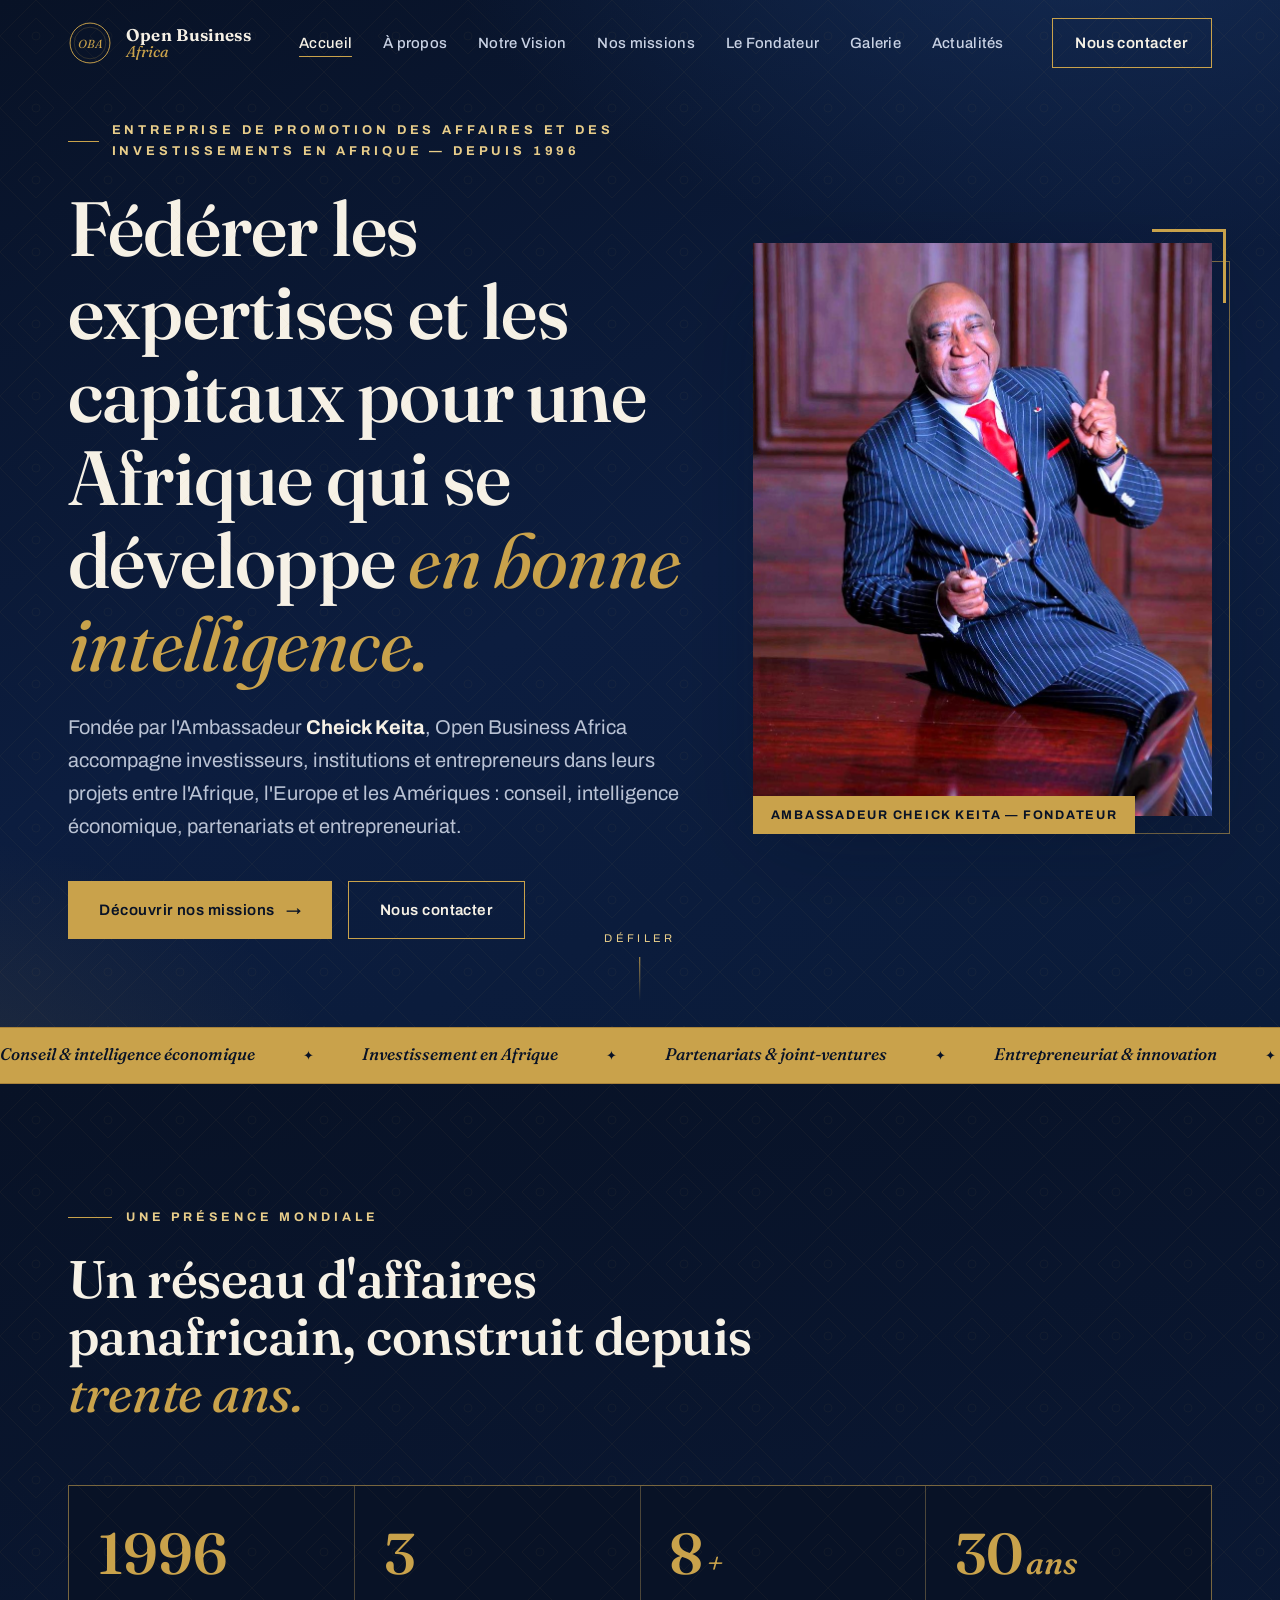
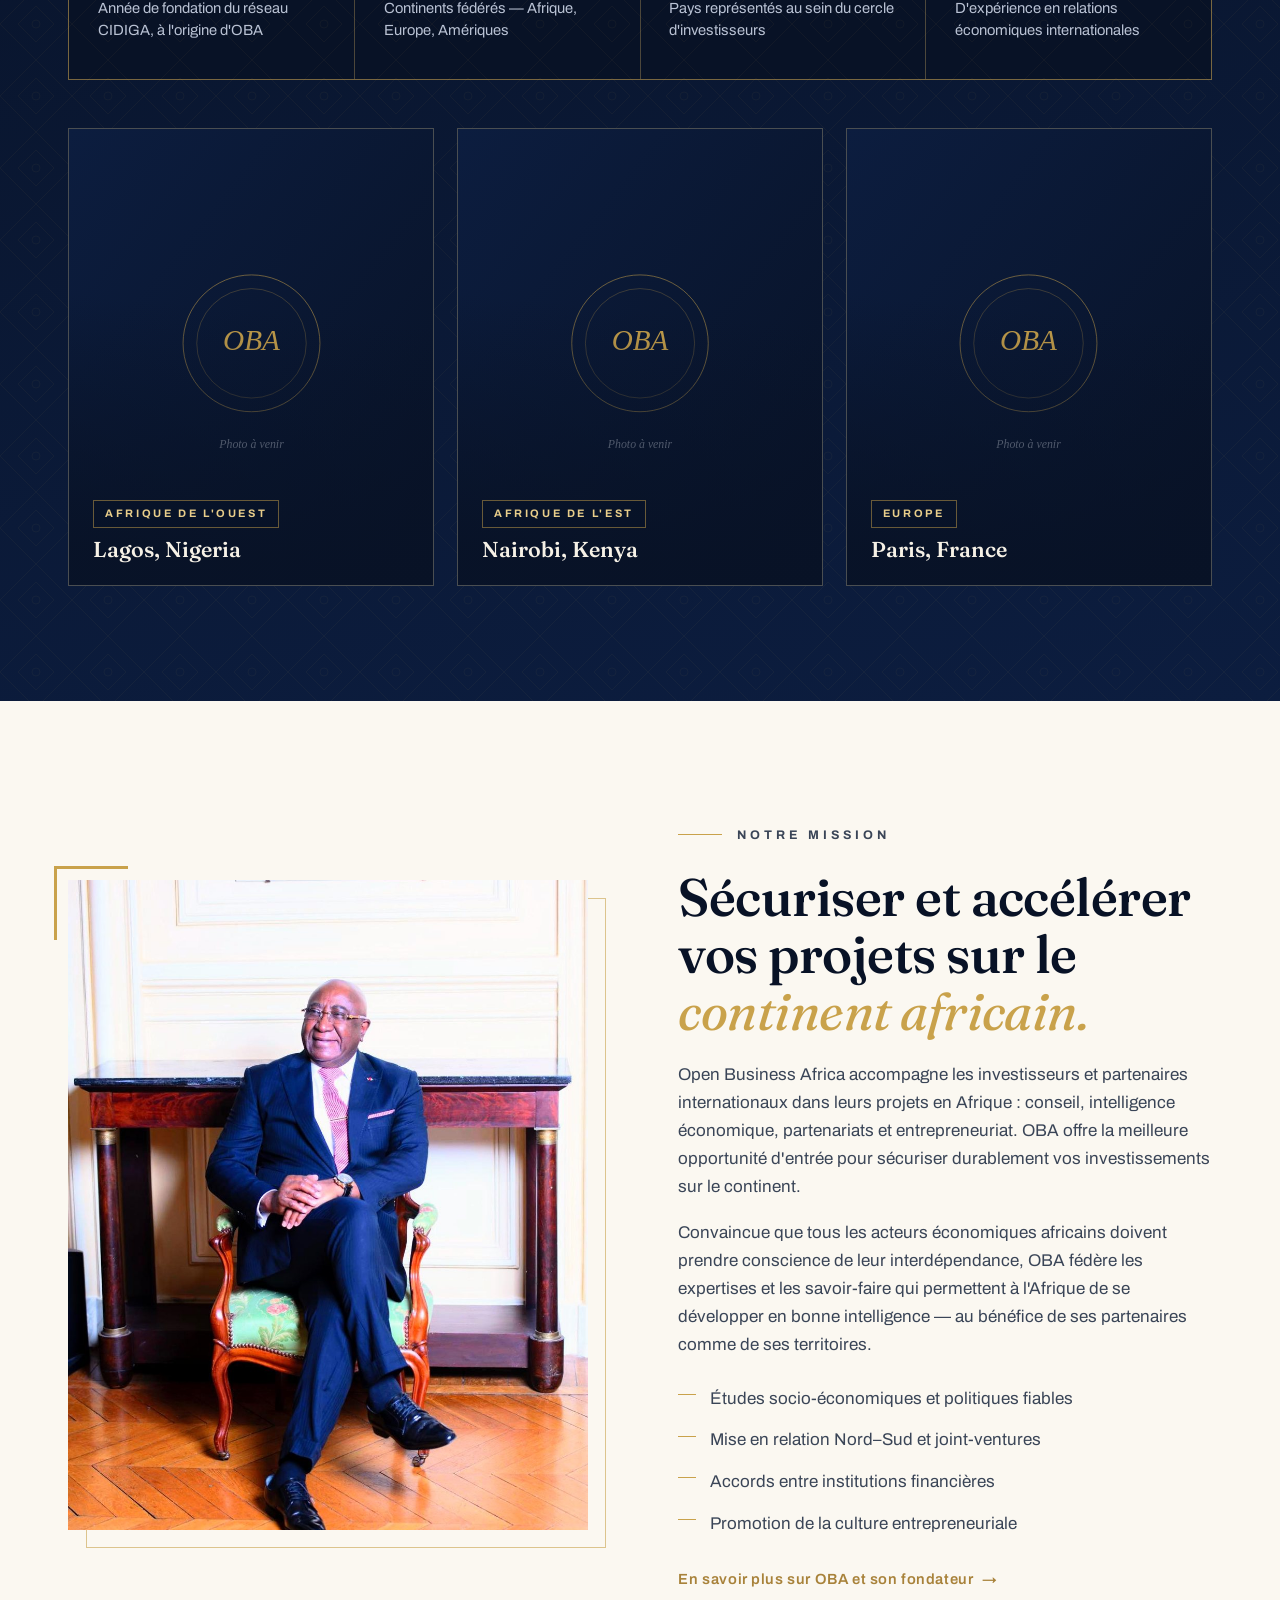
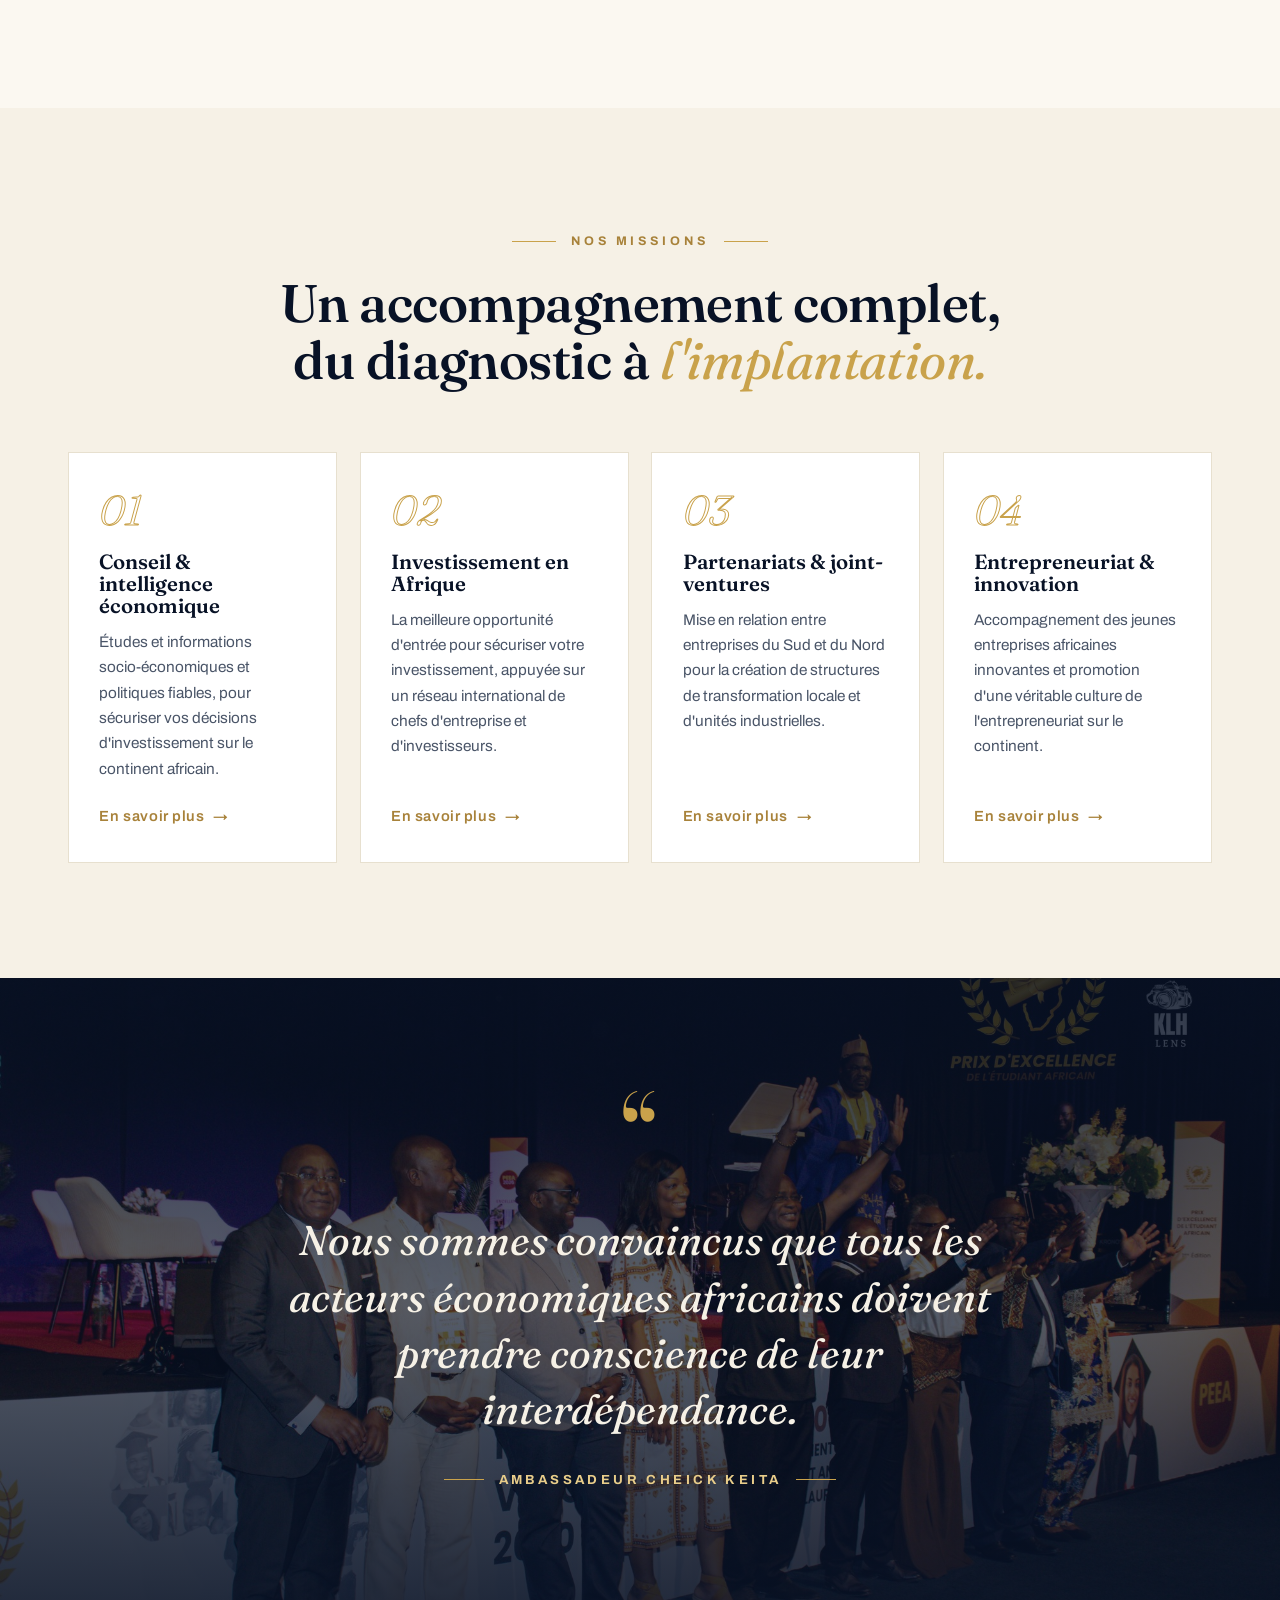
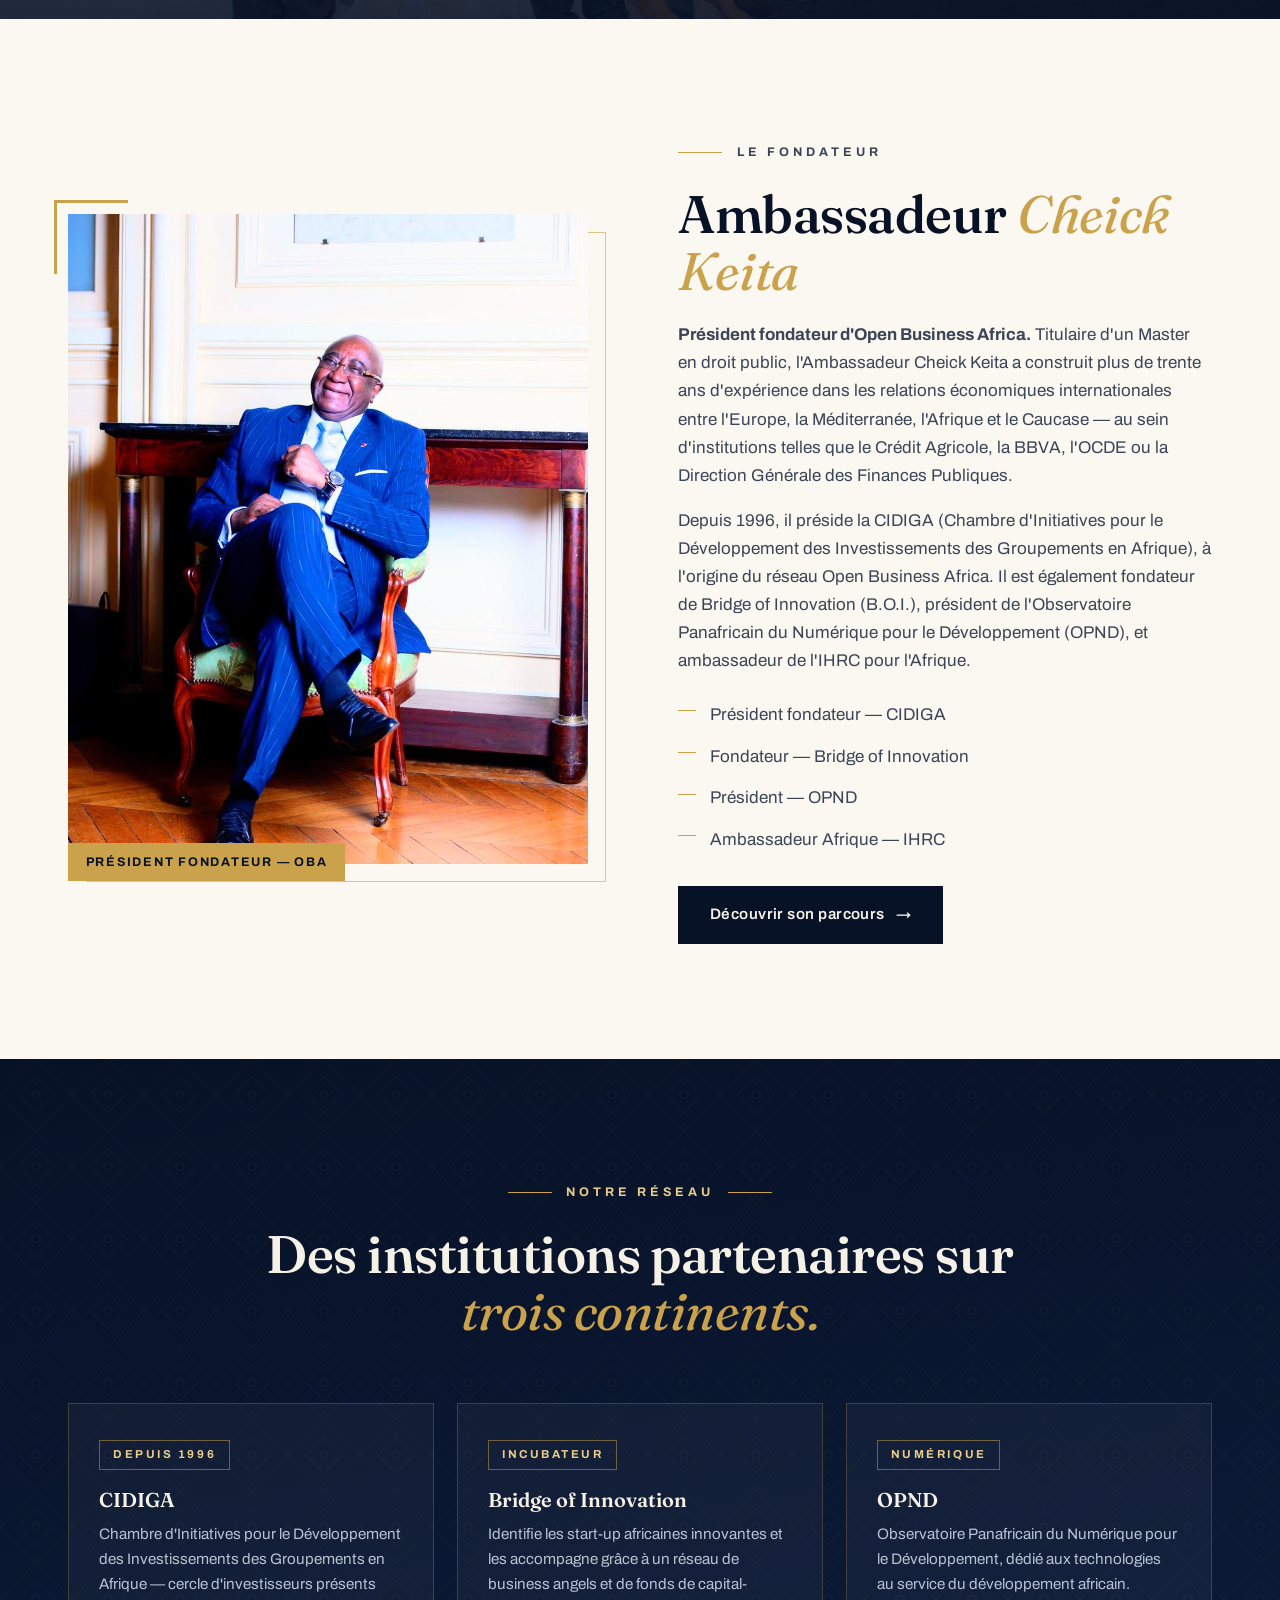
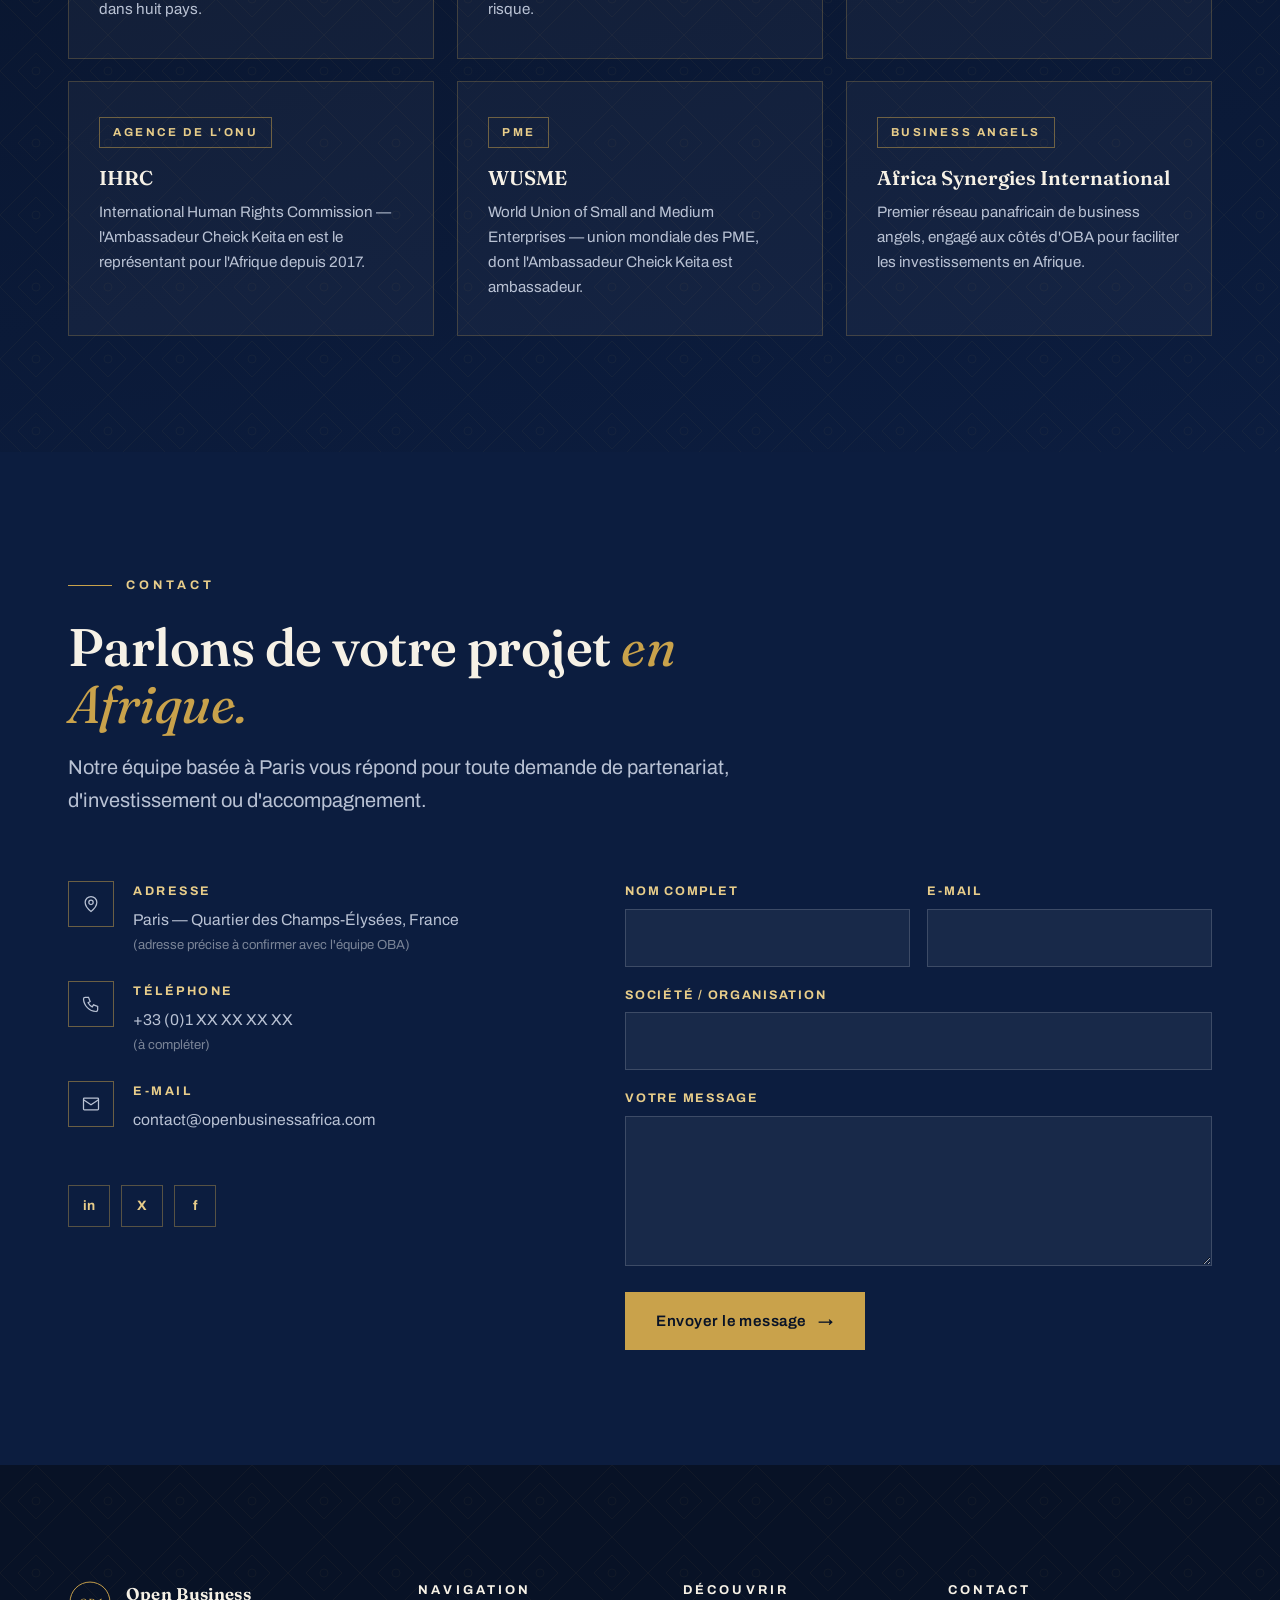
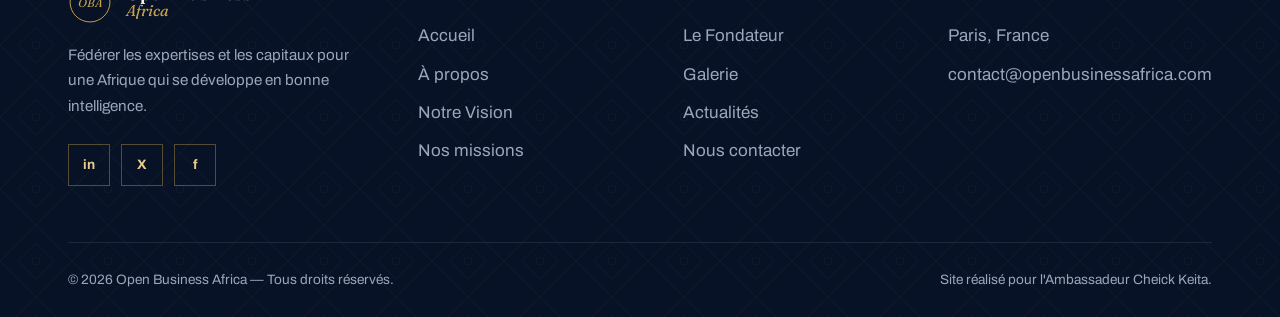
==== index.html @ c16c2af6 "Site Open Business Africa — refonte complète (design, photos, galerie)" ====
<!DOCTYPE html>
<html lang="fr">
<head>
<meta charset="UTF-8">
<meta name="viewport" content="width=device-width, initial-scale=1.0">
<title>Open Business Africa — Entreprise de promotion des affaires et des investissements en Afrique</title>
<meta name="description" content="Open Business Africa (OBA), fondée par l'Ambassadeur Cheick Keita, accompagne investisseurs, institutions et entrepreneurs dans leurs projets en Afrique : conseil, intelligence économique, partenariats et entrepreneuriat.">
<meta name="theme-color" content="#081226">
<meta property="og:title" content="Open Business Africa — Entreprise de promotion des affaires et des investissements en Afrique">
<meta property="og:description" content="Fédérer les expertises et les capitaux pour une Afrique qui se développe en bonne intelligence.">
<meta property="og:type" content="website">
<meta property="og:locale" content="fr_FR">
<link rel="preconnect" href="https://fonts.googleapis.com">
<link rel="preconnect" href="https://fonts.gstatic.com" crossorigin>
<link href="https://fonts.googleapis.com/css2?family=Fraunces:ital,opsz,wght@0,9..144,300..900;1,9..144,300..900&family=Archivo:wght@400;500;600;700&display=swap" rel="stylesheet">
<link rel="stylesheet" href="css/style.css">
</head>
<body id="top">

<!-- Préloader -->
<div class="preloader" id="preloader" aria-hidden="true">
  <svg viewBox="0 0 120 120" width="70" height="70">
    <circle cx="60" cy="60" r="52" fill="none" stroke="currentColor" stroke-width="1.5" opacity="0.3"/>
    <circle class="preloader__ring" cx="60" cy="60" r="52" fill="none" stroke="currentColor" stroke-width="1.5" stroke-dasharray="327" stroke-dashoffset="327"/>
    <text x="60" y="70" text-anchor="middle" font-family="Fraunces, serif" font-size="30" font-style="italic" fill="currentColor">OBA</text>
  </svg>
</div>

<!-- Header -->
<header class="site-header" id="siteHeader">
  <div class="container site-header__inner">
    <a href="index.html" class="brand" aria-label="Open Business Africa — Accueil">
      <span class="brand__mark" aria-hidden="true">
        <svg viewBox="0 0 64 64" width="44" height="44">
          <circle cx="32" cy="32" r="29" fill="none" stroke="currentColor" stroke-width="1.4"/>
          <circle cx="32" cy="32" r="23" fill="none" stroke="currentColor" stroke-width="0.6" opacity="0.5"/>
          <text x="32" y="39" text-anchor="middle" font-family="Fraunces, serif" font-size="17" font-style="italic" fill="currentColor">OBA</text>
        </svg>
      </span>
      <span class="brand__name"><strong>Open Business</strong><em>Africa</em></span>
    </a>
    <button class="nav-toggle" id="navToggle" aria-label="Menu" aria-expanded="false" aria-controls="mainNav">
      <span></span><span></span><span></span>
    </button>
    <nav class="main-nav" id="mainNav" aria-label="Navigation principale">
      <ul>
        <li><a href="index.html" aria-current="page">Accueil</a></li>
        <li><a href="about.html">À propos</a></li>
        <li><a href="vision.html">Notre Vision</a></li>
        <li><a href="services.html">Nos missions</a></li>
        <li><a href="fondateur.html">Le Fondateur</a></li>
        <li><a href="galerie.html">Galerie</a></li>
        <li><a href="actualites.html">Actualités</a></li>
      </ul>
    </nav>
    <a href="#contact" class="btn btn--ghost nav-cta">Nous contacter</a>
  </div>
</header>

<!-- Hero -->
<section class="hero pattern-dark">
  <div class="container hero__grid">
    <div class="reveal">
      <p class="hero__since">Entreprise de promotion des affaires et des investissements en Afrique — depuis 1996</p>
      <h1 class="h-hero on-dark">Fédérer les expertises et les capitaux pour une Afrique qui se développe <span class="gold-italic">en bonne intelligence.</span></h1>
      <p class="lead" style="margin-top:1.6rem">Fondée par l'Ambassadeur <strong style="color:var(--ivory)">Cheick Keita</strong>, Open Business Africa accompagne investisseurs, institutions et entrepreneurs dans leurs projets entre l'Afrique, l'Europe et les Amériques : conseil, intelligence économique, partenariats et entrepreneuriat.</p>
      <div class="hero__actions">
        <a href="services.html" class="btn">Découvrir nos missions <span class="arrow">→</span></a>
        <a href="#contact" class="btn btn--ghost">Nous contacter</a>
      </div>
    </div>
    <figure class="frame frame--right hero__portrait reveal" data-delay="1">
      <img src="images/fondateur-boardroom.jpg" alt="L'Ambassadeur Cheick Keita, président fondateur d'Open Business Africa">
      <figcaption>Ambassadeur Cheick Keita — Fondateur</figcaption>
    </figure>
  </div>
  <div class="hero__scroll" aria-hidden="true">Défiler</div>
</section>

<!-- Bandeau défilant -->
<div class="marquee" aria-hidden="true">
  <div class="marquee__track">
    <span>Conseil &amp; intelligence économique</span>
    <span>Investissement en Afrique</span>
    <span>Partenariats &amp; joint-ventures</span>
    <span>Entrepreneuriat &amp; innovation</span>
    <span>Afrique · Europe · Amériques</span>
    <span>Conseil &amp; intelligence économique</span>
    <span>Investissement en Afrique</span>
    <span>Partenariats &amp; joint-ventures</span>
    <span>Entrepreneuriat &amp; innovation</span>
    <span>Afrique · Europe · Amériques</span>
  </div>
</div>

<!-- Chiffres clés -->
<section class="section section--dark pattern-dark">
  <div class="container">
    <div class="section-head reveal">
      <p class="kicker">Une présence mondiale</p>
      <h2 class="h-section on-dark">Un réseau d'affaires panafricain, construit depuis <span class="gold-italic">trente ans.</span></h2>
    </div>
    <div class="stats reveal" data-delay="1">
      <div class="stat">
        <div class="stat__num"><span data-count="1996">0</span></div>
        <p class="stat__label">Année de fondation du réseau CIDIGA, à l'origine d'OBA</p>
      </div>
      <div class="stat">
        <div class="stat__num"><span data-count="3">0</span></div>
        <p class="stat__label">Continents fédérés — Afrique, Europe, Amériques</p>
      </div>
      <div class="stat">
        <div class="stat__num"><span data-count="8">0</span><span class="stat__suffix">+</span></div>
        <p class="stat__label">Pays représentés au sein du cercle d'investisseurs</p>
      </div>
      <div class="stat">
        <div class="stat__num"><span data-count="30">0</span><span class="stat__suffix">ans</span></div>
        <p class="stat__label">D'expérience en relations économiques internationales</p>
      </div>
    </div>
    <div class="city-grid">
      <figure class="city-card reveal">
        <img src="https://commons.wikimedia.org/wiki/Special:FilePath/Lagos_skyline.jpg?width=1000" alt="Skyline de Lagos, Nigeria" loading="lazy">
        <figcaption class="city-card__label"><span class="region">Afrique de l'Ouest</span><strong>Lagos, Nigeria</strong></figcaption>
      </figure>
      <figure class="city-card reveal" data-delay="1">
        <img src="https://commons.wikimedia.org/wiki/Special:FilePath/Nairobi_City_County_Skyline.jpg?width=1000" alt="Skyline de Nairobi, Kenya" loading="lazy">
        <figcaption class="city-card__label"><span class="region">Afrique de l'Est</span><strong>Nairobi, Kenya</strong></figcaption>
      </figure>
      <figure class="city-card reveal" data-delay="2">
        <img src="https://commons.wikimedia.org/wiki/Special:FilePath/Avenue_des_Champs-Elys%C3%A9es_from_top_of_Arc_de_triomphe_Paris.jpg?width=1000" alt="Avenue des Champs-Élysées, Paris" loading="lazy">
        <figcaption class="city-card__label"><span class="region">Europe</span><strong>Paris, France</strong></figcaption>
      </figure>
    </div>
  </div>
</section>

<!-- Mission -->
<section class="section">
  <div class="container split">
    <figure class="frame split__media reveal">
      <img src="images/fondateur-salon.jpg" alt="L'Ambassadeur Cheick Keita">
    </figure>
    <div class="split__body reveal" data-delay="1">
      <p class="kicker">Notre mission</p>
      <h2 class="h-section">Sécuriser et accélérer vos projets sur le <span class="gold-italic">continent africain.</span></h2>
      <p>Open Business Africa accompagne les investisseurs et partenaires internationaux dans leurs projets en Afrique : conseil, intelligence économique, partenariats et entrepreneuriat. OBA offre la meilleure opportunité d'entrée pour sécuriser durablement vos investissements sur le continent.</p>
      <p>Convaincue que tous les acteurs économiques africains doivent prendre conscience de leur interdépendance, OBA fédère les expertises et les savoir-faire qui permettent à l'Afrique de se développer en bonne intelligence — au bénéfice de ses partenaires comme de ses territoires.</p>
      <ul class="gold-list">
        <li>Études socio-économiques et politiques fiables</li>
        <li>Mise en relation Nord–Sud et joint-ventures</li>
        <li>Accords entre institutions financières</li>
        <li>Promotion de la culture entrepreneuriale</li>
      </ul>
      <a href="about.html" class="text-link" style="margin-top:1.8rem">En savoir plus sur OBA et son fondateur <span class="arrow">→</span></a>
    </div>
  </div>
</section>

<!-- Missions (4 piliers) -->
<section class="section section--ivory">
  <div class="container">
    <div class="section-head section-head--center reveal">
      <p class="kicker kicker--center">Nos missions</p>
      <h2 class="h-section">Un accompagnement complet, du diagnostic à <span class="gold-italic">l'implantation.</span></h2>
    </div>
    <div class="pillars">
      <article class="pillar reveal">
        <span class="pillar__num">01</span>
        <h3>Conseil &amp; intelligence économique</h3>
        <p>Études et informations socio-économiques et politiques fiables, pour sécuriser vos décisions d'investissement sur le continent africain.</p>
        <a href="services.html" class="text-link">En savoir plus <span class="arrow">→</span></a>
      </article>
      <article class="pillar reveal" data-delay="1">
        <span class="pillar__num">02</span>
        <h3>Investissement en Afrique</h3>
        <p>La meilleure opportunité d'entrée pour sécuriser votre investissement, appuyée sur un réseau international de chefs d'entreprise et d'investisseurs.</p>
        <a href="services.html" class="text-link">En savoir plus <span class="arrow">→</span></a>
      </article>
      <article class="pillar reveal" data-delay="2">
        <span class="pillar__num">03</span>
        <h3>Partenariats &amp; joint-ventures</h3>
        <p>Mise en relation entre entreprises du Sud et du Nord pour la création de structures de transformation locale et d'unités industrielles.</p>
        <a href="services.html" class="text-link">En savoir plus <span class="arrow">→</span></a>
      </article>
      <article class="pillar reveal" data-delay="3">
        <span class="pillar__num">04</span>
        <h3>Entrepreneuriat &amp; innovation</h3>
        <p>Accompagnement des jeunes entreprises africaines innovantes et promotion d'une véritable culture de l'entrepreneuriat sur le continent.</p>
        <a href="services.html" class="text-link">En savoir plus <span class="arrow">→</span></a>
      </article>
    </div>
  </div>
</section>

<!-- Citation -->
<section class="quote-band">
  <div class="quote-band__img" aria-hidden="true">
    <img src="images/peea-scene.jpg" alt="">
  </div>
  <blockquote class="reveal">Nous sommes convaincus que tous les acteurs économiques africains doivent prendre conscience de leur interdépendance.</blockquote>
  <cite class="reveal" data-delay="1">Ambassadeur Cheick Keita</cite>
</section>

<!-- Le fondateur -->
<section class="section">
  <div class="container split split--rev">
    <div class="split__body reveal">
      <p class="kicker">Le fondateur</p>
      <h2 class="h-section">Ambassadeur <span class="gold-italic">Cheick Keita</span></h2>
      <p><strong>Président fondateur d'Open Business Africa.</strong> Titulaire d'un Master en droit public, l'Ambassadeur Cheick Keita a construit plus de trente ans d'expérience dans les relations économiques internationales entre l'Europe, la Méditerranée, l'Afrique et le Caucase — au sein d'institutions telles que le Crédit Agricole, la BBVA, l'OCDE ou la Direction Générale des Finances Publiques.</p>
      <p>Depuis 1996, il préside la CIDIGA (Chambre d'Initiatives pour le Développement des Investissements des Groupements en Afrique), à l'origine du réseau Open Business Africa. Il est également fondateur de Bridge of Innovation (B.O.I.), président de l'Observatoire Panafricain du Numérique pour le Développement (OPND), et ambassadeur de l'IHRC pour l'Afrique.</p>
      <ul class="gold-list">
        <li>Président fondateur — CIDIGA</li>
        <li>Fondateur — Bridge of Innovation</li>
        <li>Président — OPND</li>
        <li>Ambassadeur Afrique — IHRC</li>
      </ul>
      <a href="fondateur.html" class="btn btn--dark" style="margin-top:2rem">Découvrir son parcours <span class="arrow">→</span></a>
    </div>
    <figure class="frame split__media reveal" data-delay="1">
      <img src="images/fondateur-portrait.jpg" alt="Portrait de l'Ambassadeur Cheick Keita">
      <figcaption>Président fondateur — OBA</figcaption>
    </figure>
  </div>
</section>

<!-- Réseau -->
<section class="section section--dark pattern-dark">
  <div class="container">
    <div class="section-head section-head--center reveal">
      <p class="kicker kicker--center">Notre réseau</p>
      <h2 class="h-section on-dark">Des institutions partenaires sur <span class="gold-italic">trois continents.</span></h2>
    </div>
    <div class="grid-3">
      <article class="card card--dark reveal">
        <span class="card__tag">Depuis 1996</span>
        <h3 class="on-dark">CIDIGA</h3>
        <p>Chambre d'Initiatives pour le Développement des Investissements des Groupements en Afrique — cercle d'investisseurs présents dans huit pays.</p>
      </article>
      <article class="card card--dark reveal" data-delay="1">
        <span class="card__tag">Incubateur</span>
        <h3 class="on-dark">Bridge of Innovation</h3>
        <p>Identifie les start-up africaines innovantes et les accompagne grâce à un réseau de business angels et de fonds de capital-risque.</p>
      </article>
      <article class="card card--dark reveal" data-delay="2">
        <span class="card__tag">Numérique</span>
        <h3 class="on-dark">OPND</h3>
        <p>Observatoire Panafricain du Numérique pour le Développement, dédié aux technologies au service du développement africain.</p>
      </article>
      <article class="card card--dark reveal">
        <span class="card__tag">Agence de l'ONU</span>
        <h3 class="on-dark">IHRC</h3>
        <p>International Human Rights Commission — l'Ambassadeur Cheick Keita en est le représentant pour l'Afrique depuis 2017.</p>
      </article>
      <article class="card card--dark reveal" data-delay="1">
        <span class="card__tag">PME</span>
        <h3 class="on-dark">WUSME</h3>
        <p>World Union of Small and Medium Enterprises — union mondiale des PME, dont l'Ambassadeur Cheick Keita est ambassadeur.</p>
      </article>
      <article class="card card--dark reveal" data-delay="2">
        <span class="card__tag">Business Angels</span>
        <h3 class="on-dark">Africa Synergies International</h3>
        <p>Premier réseau panafricain de business angels, engagé aux côtés d'OBA pour faciliter les investissements en Afrique.</p>
      </article>
    </div>
  </div>
</section>

<!-- Contact -->
<section class="section section--dark" id="contact" style="background:var(--navy)">
  <div class="container">
    <div class="section-head reveal">
      <p class="kicker">Contact</p>
      <h2 class="h-section on-dark">Parlons de votre projet <span class="gold-italic">en Afrique.</span></h2>
      <p class="lead" style="color:#B9C2D4">Notre équipe basée à Paris vous répond pour toute demande de partenariat, d'investissement ou d'accompagnement.</p>
    </div>
    <div class="contact-grid">
      <div class="contact-info reveal">
        <div class="contact-line">
          <span class="contact-line__icon" aria-hidden="true">
            <svg width="20" height="20" viewBox="0 0 24 24" fill="none" stroke="currentColor" stroke-width="1.5"><path d="M12 21s-7-5.4-7-11a7 7 0 1 1 14 0c0 5.6-7 11-7 11z"/><circle cx="12" cy="10" r="2.6"/></svg>
          </span>
          <div>
            <strong>Adresse</strong>
            <span>Paris — Quartier des Champs-Élysées, France</span>
            <small>(adresse précise à confirmer avec l'équipe OBA)</small>
          </div>
        </div>
        <div class="contact-line">
          <span class="contact-line__icon" aria-hidden="true">
            <svg width="20" height="20" viewBox="0 0 24 24" fill="none" stroke="currentColor" stroke-width="1.5"><path d="M5 4h4l2 5-2.5 1.5a13 13 0 0 0 5 5L15 13l5 2v4a2 2 0 0 1-2 2A16 16 0 0 1 3 6a2 2 0 0 1 2-2z"/></svg>
          </span>
          <div>
            <strong>Téléphone</strong>
            <span>+33 (0)1 XX XX XX XX</span>
            <small>(à compléter)</small>
          </div>
        </div>
        <div class="contact-line">
          <span class="contact-line__icon" aria-hidden="true">
            <svg width="20" height="20" viewBox="0 0 24 24" fill="none" stroke="currentColor" stroke-width="1.5"><rect x="3" y="5" width="18" height="14" rx="1"/><path d="M3 7l9 6 9-6"/></svg>
          </span>
          <div>
            <strong>E-mail</strong>
            <span><a href="mailto:contact@openbusinessafrica.com">contact@openbusinessafrica.com</a></span>
          </div>
        </div>
        <div class="socials">
          <a href="#" aria-label="LinkedIn">in</a>
          <a href="#" aria-label="X (Twitter)">X</a>
          <a href="#" aria-label="Facebook">f</a>
        </div>
      </div>
      <form class="contact-form reveal" data-delay="1" id="contactForm">
        <div class="field">
          <label for="cf-nom">Nom complet</label>
          <input id="cf-nom" name="nom" type="text" required autocomplete="name">
        </div>
        <div class="field">
          <label for="cf-email">E-mail</label>
          <input id="cf-email" name="email" type="email" required autocomplete="email">
        </div>
        <div class="field full">
          <label for="cf-org">Société / Organisation</label>
          <input id="cf-org" name="organisation" type="text" autocomplete="organization">
        </div>
        <div class="field full">
          <label for="cf-msg">Votre message</label>
          <textarea id="cf-msg" name="message" required></textarea>
        </div>
        <p class="form-status" id="formStatus" role="status"></p>
        <div class="full">
          <button type="submit" class="btn">Envoyer le message <span class="arrow">→</span></button>
        </div>
      </form>
    </div>
  </div>
</section>

<!-- Footer -->
<footer class="site-footer pattern-dark">
  <div class="container">
    <div class="footer-grid">
      <div class="footer-brand">
        <a href="index.html" class="brand">
          <span class="brand__mark" aria-hidden="true">
            <svg viewBox="0 0 64 64" width="44" height="44">
              <circle cx="32" cy="32" r="29" fill="none" stroke="currentColor" stroke-width="1.4"/>
              <text x="32" y="39" text-anchor="middle" font-family="Fraunces, serif" font-size="17" font-style="italic" fill="currentColor">OBA</text>
            </svg>
          </span>
          <span class="brand__name"><strong>Open Business</strong><em>Africa</em></span>
        </a>
        <p>Fédérer les expertises et les capitaux pour une Afrique qui se développe en bonne intelligence.</p>
        <div class="socials">
          <a href="#" aria-label="LinkedIn">in</a>
          <a href="#" aria-label="X (Twitter)">X</a>
          <a href="#" aria-label="Facebook">f</a>
        </div>
      </div>
      <div>
        <h4>Navigation</h4>
        <ul>
          <li><a href="index.html">Accueil</a></li>
          <li><a href="about.html">À propos</a></li>
          <li><a href="vision.html">Notre Vision</a></li>
          <li><a href="services.html">Nos missions</a></li>
        </ul>
      </div>
      <div>
        <h4>Découvrir</h4>
        <ul>
          <li><a href="fondateur.html">Le Fondateur</a></li>
          <li><a href="galerie.html">Galerie</a></li>
          <li><a href="actualites.html">Actualités</a></li>
          <li><a href="index.html#contact">Nous contacter</a></li>
        </ul>
      </div>
      <div>
        <h4>Contact</h4>
        <ul>
          <li>Paris, France</li>
          <li><a href="mailto:contact@openbusinessafrica.com">contact@openbusinessafrica.com</a></li>
        </ul>
      </div>
    </div>
    <div class="footer-bottom">
      <p>© <span data-year>2026</span> Open Business Africa — Tous droits réservés.</p>
      <p>Site réalisé pour l'Ambassadeur Cheick Keita.</p>
    </div>
  </div>
</footer>

<a href="#top" class="to-top" id="toTop" aria-label="Revenir en haut">↑</a>

<script src="js/script.js"></script>
</body>
</html>
---- css/style.css ----
/* ==========================================================================
   OPEN BUSINESS AFRICA — Design System « Prestige Panafricain »
   Bleu nuit · Or · Ivoire — Fraunces / Archivo
   ========================================================================== */

:root{
  /* Palette */
  --midnight:#081226;
  --navy:#0C1D3F;
  --navy-2:#122A55;
  --navy-3:#1A3768;
  --gold:#C9A24B;
  --gold-light:#E8CD8A;
  --gold-deep:#A8823A;
  --ivory:#F6F1E6;
  --paper:#FBF8F1;
  --white:#FFFFFF;
  --stone:#8E97A8;
  --ink:#101828;

  /* Typo */
  --font-display:"Fraunces",Georgia,serif;
  --font-body:"Archivo","Helvetica Neue",Arial,sans-serif;

  /* Rythme */
  --container:1240px;
  --gutter:clamp(1.25rem,4vw,3rem);
  --section:clamp(4.5rem,9vw,8.5rem);

  --ease:cubic-bezier(.22,.8,.24,1);
  --shadow-lg:0 30px 80px -20px rgba(8,18,38,.45);
  --shadow-md:0 18px 50px -18px rgba(8,18,38,.28);
}

/* ------------------------------------------------ Reset */
*,*::before,*::after{box-sizing:border-box;margin:0;padding:0}
html{scroll-behavior:smooth}
body{
  font-family:var(--font-body);
  color:var(--ink);
  background:var(--paper);
  line-height:1.65;
  font-size:1.0625rem;
  -webkit-font-smoothing:antialiased;
  overflow-x:hidden;
}
img{max-width:100%;display:block}
a{color:inherit;text-decoration:none}
ul{list-style:none}
button{font:inherit;cursor:pointer;border:0;background:none}

::selection{background:var(--gold);color:var(--midnight)}

.container{max-width:var(--container);margin-inline:auto;padding-inline:var(--gutter)}

/* ------------------------------------------------ Typographie */
h1,h2,h3,.display{font-family:var(--font-display);font-weight:600;line-height:1.08;color:var(--midnight)}
.h-hero{font-size:clamp(2.6rem,6vw,4.9rem);font-weight:560;letter-spacing:-.01em}
.h-section{font-size:clamp(2rem,4.2vw,3.3rem);font-weight:560;letter-spacing:-.01em}
.h-card{font-family:var(--font-display);font-size:1.45rem;font-weight:600;line-height:1.2}
.gold-italic{font-style:italic;font-weight:430;color:var(--gold)}
.on-dark{color:var(--ivory)}
.lead{font-size:clamp(1.05rem,1.6vw,1.25rem);color:#3A4557;max-width:62ch}
.on-dark-p{color:#B9C2D4}

/* Étiquette de section : trait + petites capitales */
.kicker{
  display:inline-flex;align-items:center;gap:.9rem;
  font-size:.78rem;font-weight:700;letter-spacing:.32em;text-transform:uppercase;
  color:var(--gold-deep);margin-bottom:1.4rem;
}
.kicker::before{content:"";width:44px;height:1px;background:var(--gold)}
.kicker--center{justify-content:center}
.kicker--center::after{content:"";width:44px;height:1px;background:var(--gold)}
.section--dark .kicker,.page-hero .kicker,.hero .kicker{color:var(--gold-light)}

/* ------------------------------------------------ Préloader */
.preloader{
  position:fixed;inset:0;z-index:200;display:grid;place-items:center;
  background:var(--midnight);color:var(--gold);
  transition:opacity .7s var(--ease),visibility .7s;
}
.preloader.is-done{opacity:0;visibility:hidden}
.preloader__ring{animation:ringDraw 1.4s var(--ease) forwards}
@keyframes ringDraw{to{stroke-dashoffset:0}}

/* ------------------------------------------------ Header */
.site-header{
  position:fixed;top:0;left:0;right:0;z-index:100;
  transition:background .45s var(--ease),box-shadow .45s,padding .45s;
  padding-block:1.15rem;
}
.site-header.is-scrolled{
  background:rgba(8,18,38,.86);
  backdrop-filter:blur(14px);-webkit-backdrop-filter:blur(14px);
  box-shadow:0 1px 0 rgba(201,162,75,.25);
  padding-block:.55rem;
}
.site-header__inner{display:flex;align-items:center;justify-content:space-between;gap:2rem}

.brand{display:flex;align-items:center;gap:.85rem;color:var(--ivory)}
.brand__mark{color:var(--gold);display:grid;place-items:center}
.brand__name{display:flex;flex-direction:column;line-height:1.05;font-family:var(--font-display)}
.brand__name strong{font-size:1.06rem;font-weight:640;letter-spacing:.02em}
.brand__name em{font-style:italic;font-weight:420;color:var(--gold);font-size:.98rem}

.main-nav ul{display:flex;gap:clamp(1rem,2.4vw,2.1rem);align-items:center}
.main-nav a{
  position:relative;color:#C9D2E4;font-size:.93rem;font-weight:500;letter-spacing:.02em;
  padding-block:.4rem;transition:color .3s;
}
.main-nav a::after{
  content:"";position:absolute;left:0;bottom:0;height:1px;width:100%;
  background:var(--gold);transform:scaleX(0);transform-origin:right;
  transition:transform .4s var(--ease);
}
.main-nav a:hover,.main-nav a[aria-current="page"]{color:var(--ivory)}
.main-nav a:hover::after,.main-nav a[aria-current="page"]::after{transform:scaleX(1);transform-origin:left}

.btn{
  display:inline-flex;align-items:center;gap:.7rem;
  font-weight:600;font-size:.95rem;letter-spacing:.03em;
  padding:.95rem 1.9rem;border:1px solid var(--gold);
  color:var(--midnight);background:var(--gold);
  transition:background .35s var(--ease),color .35s,border-color .35s,transform .35s;
}
.btn:hover{background:var(--gold-light);border-color:var(--gold-light);transform:translateY(-2px)}
.btn--ghost{background:transparent;color:var(--ivory)}
.btn--ghost:hover{background:var(--gold);color:var(--midnight)}
.btn--dark{background:var(--midnight);border-color:var(--midnight);color:var(--ivory)}
.btn--dark:hover{background:var(--navy-2);border-color:var(--navy-2)}
.btn .arrow{transition:transform .35s var(--ease)}
.btn:hover .arrow{transform:translateX(5px)}
.nav-cta{white-space:nowrap;padding:.7rem 1.4rem}

/* Burger */
.nav-toggle{display:none;flex-direction:column;gap:6px;z-index:110}
.nav-toggle span{display:block;width:28px;height:2px;background:var(--ivory);transition:.4s var(--ease)}
.nav-toggle.is-open span:nth-child(1){transform:translateY(8px) rotate(45deg)}
.nav-toggle.is-open span:nth-child(2){opacity:0}
.nav-toggle.is-open span:nth-child(3){transform:translateY(-8px) rotate(-45deg)}

/* ------------------------------------------------ Motif africain (fond subtil) */
.pattern-dark::before{
  content:"";position:absolute;inset:0;pointer-events:none;opacity:.05;
  background-image:url("data:image/svg+xml,%3Csvg xmlns='http://www.w3.org/2000/svg' width='72' height='72' viewBox='0 0 72 72'%3E%3Cg fill='none' stroke='%23C9A24B' stroke-width='1'%3E%3Cpath d='M0 36 L36 0 L72 36 L36 72 Z'/%3E%3Cpath d='M18 36 L36 18 L54 36 L36 54 Z'/%3E%3Ccircle cx='36' cy='36' r='4'/%3E%3C/g%3E%3C/svg%3E");
}

/* ------------------------------------------------ Hero accueil */
.hero{
  position:relative;
  min-height:100svh;display:flex;flex-direction:column;justify-content:center;
  background:
    radial-gradient(1100px 600px at 85% -10%,rgba(26,55,104,.65),transparent 60%),
    radial-gradient(800px 500px at -10% 110%,rgba(201,162,75,.14),transparent 60%),
    linear-gradient(160deg,var(--midnight) 0%,var(--navy) 55%,#0A1B39 100%);
  color:var(--ivory);overflow:hidden;
  padding-top:7.5rem;padding-bottom:5.5rem;
}
.hero__grid{
  display:grid;grid-template-columns:minmax(0,1.15fr) minmax(0,.85fr);
  gap:clamp(2rem,5vw,5rem);align-items:center;
}
.hero .lead{color:#B9C2D4}
.hero__actions{display:flex;flex-wrap:wrap;gap:1rem;margin-top:2.4rem}
.hero__since{
  display:inline-flex;align-items:center;gap:.8rem;margin-bottom:1.6rem;
  font-size:.8rem;font-weight:700;letter-spacing:.3em;text-transform:uppercase;color:var(--gold-light);
}
.hero__since::before{content:"";width:52px;height:1px;background:var(--gold)}

/* Cadre photo prestige : double bordure décalée + coin doré */
.frame{position:relative;display:block}
.frame img{width:100%;height:100%;object-fit:cover;position:relative;z-index:2;filter:saturate(1.02)}
.frame::before{
  content:"";position:absolute;inset:0;z-index:1;
  transform:translate(18px,18px);border:1px solid rgba(201,162,75,.6);
}
.frame::after{
  content:"";position:absolute;top:-14px;left:-14px;width:74px;height:74px;z-index:3;
  border-top:3px solid var(--gold);border-left:3px solid var(--gold);
}
.frame--right::after{left:auto;right:-14px;border-left:0;border-right:3px solid var(--gold)}
.hero__portrait{max-width:460px;margin-left:auto;aspect-ratio:4/5}
.hero__portrait img{box-shadow:var(--shadow-lg)}
.frame figcaption{
  position:absolute;z-index:4;left:0;bottom:-1.1rem;
  background:var(--gold);color:var(--midnight);
  font-size:.78rem;font-weight:700;letter-spacing:.14em;text-transform:uppercase;
  padding:.55rem 1.1rem;
}

/* Indicateur scroll */
.hero__scroll{
  position:absolute;bottom:1.6rem;left:50%;transform:translateX(-50%);
  display:flex;flex-direction:column;align-items:center;gap:.6rem;
  color:var(--gold-light);font-size:.7rem;letter-spacing:.3em;text-transform:uppercase;
}
.hero__scroll::after{
  content:"";width:1px;height:44px;background:linear-gradient(var(--gold),transparent);
  animation:scrollPulse 2.2s infinite var(--ease);
}
@keyframes scrollPulse{0%{transform:scaleY(0);transform-origin:top}45%{transform:scaleY(1);transform-origin:top}55%{transform:scaleY(1);transform-origin:bottom}100%{transform:scaleY(0);transform-origin:bottom}}

/* ------------------------------------------------ Bandeau défilant */
.marquee{
  background:var(--gold);color:var(--midnight);overflow:hidden;
  padding-block:.85rem;border-block:1px solid var(--gold-deep);
}
.marquee__track{display:flex;gap:3rem;width:max-content;animation:marquee 30s linear infinite}
.marquee span{
  font-family:var(--font-display);font-style:italic;font-size:1.05rem;font-weight:500;
  display:flex;align-items:center;gap:3rem;white-space:nowrap;
}
.marquee span::after{content:"✦";font-style:normal;font-size:.8rem}
@keyframes marquee{to{transform:translateX(-50%)}}

/* ------------------------------------------------ Sections */
.section{padding-block:var(--section);position:relative}
.section--dark{background:linear-gradient(170deg,var(--midnight),var(--navy));color:var(--ivory)}
.section--dark h2,.section--dark h3{color:var(--ivory)}
.section--ivory{background:var(--ivory)}
.section-head{max-width:760px;margin-bottom:clamp(2.5rem,5vw,4.5rem)}
.section-head--center{margin-inline:auto;text-align:center}
.section-head .lead{margin-top:1.2rem}
.section-head--center .lead{margin-inline:auto}

/* ------------------------------------------------ Statistiques */
.stats{display:grid;grid-template-columns:repeat(4,1fr);gap:1px;background:rgba(201,162,75,.35);border:1px solid rgba(201,162,75,.35)}
.stat{background:var(--midnight);padding:2.4rem 1.8rem;text-align:left}
.stat__num{
  font-family:var(--font-display);font-size:clamp(2.6rem,4.5vw,3.8rem);font-weight:560;
  color:var(--gold);line-height:1;display:flex;align-items:baseline;gap:.15rem;
}
.stat__suffix{font-size:.55em;font-style:italic}
.stat__label{margin-top:.9rem;color:#B9C2D4;font-size:.92rem;line-height:1.5}

/* ------------------------------------------------ Cartes mission */
.pillars{display:grid;grid-template-columns:repeat(4,1fr);gap:1.4rem}
.pillar{
  position:relative;background:var(--white);border:1px solid #E7E0CF;
  padding:2.3rem 1.9rem 2.1rem;overflow:hidden;display:flex;flex-direction:column;
  transition:transform .45s var(--ease),box-shadow .45s,border-color .45s;
}
.pillar::before{
  content:"";position:absolute;top:0;left:0;right:0;height:3px;
  background:linear-gradient(90deg,var(--gold),var(--gold-light));
  transform:scaleX(0);transform-origin:left;transition:transform .5s var(--ease);
}
.pillar:hover{transform:translateY(-8px);box-shadow:var(--shadow-md);border-color:transparent}
.pillar:hover::before{transform:scaleX(1)}
.pillar__num{
  font-family:var(--font-display);font-style:italic;font-weight:300;font-size:2.6rem;
  color:transparent;-webkit-text-stroke:1px var(--gold);line-height:1;margin-bottom:1.2rem;display:block;
}
.pillar h3{font-size:1.28rem;margin-bottom:.8rem}
.pillar p{color:#4A5568;font-size:.96rem;flex:1}
.pillar .text-link{margin-top:1.4rem}

.text-link{
  display:inline-flex;align-items:center;gap:.55rem;
  font-weight:600;font-size:.92rem;letter-spacing:.04em;color:var(--gold-deep);
}
.text-link .arrow{transition:transform .35s var(--ease)}
.text-link:hover .arrow{transform:translateX(5px)}
.section--dark .text-link{color:var(--gold-light)}

/* ------------------------------------------------ Split (texte + photo) */
.split{display:grid;grid-template-columns:1fr 1fr;gap:clamp(2.5rem,6vw,6rem);align-items:center}
.split--rev>.split__media{order:-1}
.split__media{aspect-ratio:4/5;max-width:520px;width:100%}
.split__media--wide{aspect-ratio:5/4}
.split__body .h-section{margin-bottom:1.4rem}
.split__body p+p{margin-top:1.1rem}
.split__body p{color:#3A4557}
.section--dark .split__body p{color:#B9C2D4}

/* Liste à puces dorées */
.gold-list{margin-top:1.6rem;display:grid;gap:.85rem}
.gold-list li{position:relative;padding-left:2rem;color:#3A4557}
.section--dark .gold-list li{color:#B9C2D4}
.gold-list li::before{
  content:"";position:absolute;left:0;top:.55em;width:18px;height:1px;background:var(--gold);
}

/* ------------------------------------------------ Bannière citation */
.quote-band{
  position:relative;isolation:isolate;color:var(--ivory);
  padding-block:clamp(5rem,10vw,8rem);text-align:center;overflow:hidden;
  background:var(--midnight);
}
.quote-band__img{position:absolute;inset:0;z-index:-2}
.quote-band__img img{width:100%;height:100%;object-fit:cover;object-position:center 30%}
.quote-band::after{
  content:"";position:absolute;inset:0;z-index:-1;
  background:linear-gradient(180deg,rgba(8,18,38,.84),rgba(8,18,38,.68) 50%,rgba(8,18,38,.9));
}
.quote-band blockquote{
  font-family:var(--font-display);font-style:italic;font-weight:430;
  font-size:clamp(1.5rem,3.4vw,2.6rem);line-height:1.35;max-width:20em;margin-inline:auto;
  padding-inline:var(--gutter);
}
.quote-band blockquote::before{
  content:"“";display:block;font-size:3em;line-height:.6;color:var(--gold);font-style:normal;margin-bottom:.25em;
}
.quote-band cite{
  display:inline-flex;align-items:center;gap:.9rem;margin-top:2rem;
  font-style:normal;font-size:.82rem;font-weight:700;letter-spacing:.26em;text-transform:uppercase;color:var(--gold-light);
}
.quote-band cite::before,.quote-band cite::after{content:"";width:40px;height:1px;background:var(--gold)}

/* ------------------------------------------------ Timeline */
.timeline{position:relative;max-width:820px;margin-inline:auto}
.timeline::before{
  content:"";position:absolute;left:9px;top:6px;bottom:6px;width:1px;
  background:linear-gradient(rgba(201,162,75,.9),rgba(201,162,75,.15));
}
.timeline__item{position:relative;padding-left:3.4rem;padding-bottom:3rem}
.timeline__item:last-child{padding-bottom:0}
.timeline__item::before{
  content:"";position:absolute;left:0;top:8px;width:19px;height:19px;border-radius:50%;
  border:1px solid var(--gold);background:var(--paper);
}
.timeline__item::after{
  content:"";position:absolute;left:6px;top:14px;width:7px;height:7px;border-radius:50%;background:var(--gold);
}
.section--dark .timeline__item::before{background:var(--midnight)}
.timeline__year{
  font-family:var(--font-display);font-style:italic;font-size:1.5rem;color:var(--gold-deep);
  display:block;margin-bottom:.35rem;
}
.section--dark .timeline__year{color:var(--gold-light)}
.timeline__item h3{font-size:1.22rem;margin-bottom:.5rem}
.timeline__item p{color:#4A5568;font-size:.98rem;max-width:60ch}
.section--dark .timeline__item p{color:#B9C2D4}

/* ------------------------------------------------ Cartes réseau / valeurs */
.grid-3{display:grid;grid-template-columns:repeat(3,1fr);gap:1.4rem}
.grid-2{display:grid;grid-template-columns:repeat(2,1fr);gap:1.4rem}
.card{
  background:var(--white);border:1px solid #E7E0CF;padding:2.2rem 1.9rem;
  transition:transform .45s var(--ease),box-shadow .45s;
}
.card:hover{transform:translateY(-6px);box-shadow:var(--shadow-md)}
.card--dark{background:rgba(255,255,255,.035);border:1px solid rgba(201,162,75,.25);color:var(--ivory)}
.card--dark:hover{border-color:rgba(201,162,75,.6)}
.card__tag{
  display:inline-block;font-size:.72rem;font-weight:700;letter-spacing:.22em;text-transform:uppercase;
  color:var(--gold-deep);border:1px solid rgba(201,162,75,.5);padding:.3rem .8rem;margin-bottom:1.2rem;
}
.card--dark .card__tag{color:var(--gold-light)}
.card h3{font-size:1.25rem;margin-bottom:.7rem}
.card p{font-size:.95rem;color:#4A5568}
.card--dark p{color:#B9C2D4}

/* ------------------------------------------------ Cartes villes (Présence) */
.city-grid{display:grid;grid-template-columns:repeat(3,1fr);gap:1.4rem;margin-top:3rem}
.city-card{
  position:relative;overflow:hidden;aspect-ratio:4/5;background:var(--navy-2);
  border:1px solid rgba(201,162,75,.3);
}
.city-card img{
  position:absolute;inset:0;width:100%;height:100%;object-fit:cover;
  transition:transform .8s var(--ease);
}
.city-card:hover img{transform:scale(1.06)}
.city-card::after{
  content:"";position:absolute;inset:0;
  background:linear-gradient(185deg,rgba(8,18,38,0) 40%,rgba(8,18,38,.88) 92%);
}
.city-card__label{
  position:absolute;left:1.5rem;right:1.5rem;bottom:1.4rem;z-index:2;color:var(--ivory);
}
.city-card__label .region{
  display:inline-block;font-size:.68rem;font-weight:700;letter-spacing:.24em;text-transform:uppercase;
  color:var(--gold-light);border:1px solid rgba(201,162,75,.5);padding:.25rem .7rem;margin-bottom:.6rem;
  background:rgba(8,18,38,.45);
}
.city-card__label strong{
  display:block;font-family:var(--font-display);font-weight:560;font-size:1.35rem;line-height:1.15;
}

/* Cartes avec visuel en tête */
.card--photo{padding:0;overflow:hidden;display:flex;flex-direction:column}
.card--photo .card__media{aspect-ratio:16/10;overflow:hidden;background:var(--navy)}
.card--photo .card__media img{width:100%;height:100%;object-fit:cover;transition:transform .7s var(--ease)}
.card--photo:hover .card__media img{transform:scale(1.06)}
.card--photo .card__body{padding:1.9rem 1.7rem;display:flex;flex-direction:column;flex:1}

/* Mosaïque photo (2 ou 3 visuels) */
.photo-mosaic{display:grid;grid-template-columns:1.3fr 1fr;gap:1.4rem;align-items:stretch}
.photo-mosaic .frame{min-height:280px}
.photo-mosaic .frame img{height:100%}
.photo-mosaic__col{display:grid;gap:1.4rem}

/* ------------------------------------------------ Bande CTA */
.cta-band{
  position:relative;
  background:
    radial-gradient(900px 400px at 15% 120%,rgba(201,162,75,.18),transparent 60%),
    linear-gradient(150deg,var(--midnight),var(--navy-2));
  color:var(--ivory);text-align:center;
  padding-block:clamp(4.5rem,9vw,7.5rem);overflow:hidden;
}
.cta-band h2{color:var(--ivory);font-size:clamp(1.9rem,4vw,3rem);max-width:22em;margin-inline:auto}
.cta-band p{color:#B9C2D4;max-width:56ch;margin:1.2rem auto 2.4rem}

/* ------------------------------------------------ Page intérieure : hero */
.page-hero{
  position:relative;
  background:
    radial-gradient(900px 500px at 90% -20%,rgba(26,55,104,.7),transparent 60%),
    linear-gradient(165deg,var(--midnight),var(--navy));
  color:var(--ivory);
  padding-top:clamp(9rem,16vw,12rem);padding-bottom:clamp(3.5rem,7vw,5.5rem);
  overflow:hidden;
}
.breadcrumb{display:flex;gap:.7rem;font-size:.82rem;letter-spacing:.08em;color:var(--stone);margin-bottom:1.8rem}
.breadcrumb a:hover{color:var(--gold-light)}
.breadcrumb .sep{color:var(--gold)}
.page-hero h1{color:var(--ivory)}
.page-hero .lead{color:#B9C2D4;margin-top:1.4rem}

/* ------------------------------------------------ Fondateur */
.founder-hero{display:grid;grid-template-columns:minmax(0,.9fr) minmax(0,1.1fr);gap:clamp(2.5rem,6vw,5rem);align-items:end}
.founder-hero__portrait{aspect-ratio:3/4;max-width:440px}
.badges{display:flex;flex-wrap:wrap;gap:.6rem;margin-top:1.8rem}
.badge{
  font-size:.74rem;font-weight:700;letter-spacing:.14em;text-transform:uppercase;
  color:var(--gold-light);border:1px solid rgba(201,162,75,.45);padding:.42rem .9rem;
  background:rgba(201,162,75,.07);
}

/* Parcours (liste chronologique compacte) */
.roles{display:grid;gap:0;border-top:1px solid #E7E0CF}
.role{
  display:grid;grid-template-columns:200px 1fr;gap:1.5rem;
  padding:1.4rem 0;border-bottom:1px solid #E7E0CF;align-items:baseline;
}
.role__org{font-family:var(--font-display);font-style:italic;color:var(--gold-deep);font-size:1.02rem}
.role h3{font-size:1.08rem;font-family:var(--font-body);font-weight:650;color:var(--ink)}
.role p{font-size:.92rem;color:#5A6577;margin-top:.3rem}
.section--dark .roles{border-color:rgba(201,162,75,.25)}
.section--dark .role{border-color:rgba(255,255,255,.09)}
.section--dark .role h3{color:var(--ivory)}
.section--dark .role p{color:#9AA6BC}
.section--dark .role__org{color:var(--gold-light)}

/* ------------------------------------------------ Galerie */
.gallery-filters{display:flex;flex-wrap:wrap;gap:.7rem;justify-content:center;margin-bottom:3rem}
.gallery-filters button{
  font-size:.85rem;font-weight:600;letter-spacing:.06em;
  padding:.6rem 1.4rem;border:1px solid #D8D0BC;color:#4A5568;background:var(--white);
  transition:all .3s var(--ease);
}
.gallery-filters button:hover{border-color:var(--gold)}
.gallery-filters button.is-active{background:var(--midnight);color:var(--gold-light);border-color:var(--midnight)}

.gallery-grid{columns:3;column-gap:1.4rem}
.gallery-item{
  break-inside:avoid;margin-bottom:1.4rem;position:relative;overflow:hidden;
  cursor:zoom-in;background:var(--navy);
}
.gallery-item img{width:100%;transition:transform .8s var(--ease);display:block}
.gallery-item:hover img{transform:scale(1.05)}
.gallery-item figcaption{
  position:absolute;inset:auto 0 0 0;z-index:2;
  padding:2.4rem 1.3rem 1.1rem;color:var(--ivory);font-size:.88rem;
  background:linear-gradient(transparent,rgba(8,18,38,.9));
  opacity:0;transform:translateY(8px);transition:all .45s var(--ease);
}
.gallery-item:hover figcaption{opacity:1;transform:none}
.gallery-item figcaption .cat{
  display:block;font-size:.68rem;font-weight:700;letter-spacing:.22em;text-transform:uppercase;color:var(--gold-light);margin-bottom:.25rem;
}
.gallery-empty{
  text-align:center;padding:4rem 1rem;border:1px dashed #D8D0BC;color:#5A6577;
  font-family:var(--font-display);font-style:italic;font-size:1.15rem;
}

/* Lightbox */
.lightbox{
  position:fixed;inset:0;z-index:150;display:grid;place-items:center;
  background:rgba(8,18,38,.94);backdrop-filter:blur(8px);
  opacity:0;visibility:hidden;transition:opacity .4s var(--ease),visibility .4s;
  padding:clamp(1rem,4vw,3rem);
}
.lightbox.is-open{opacity:1;visibility:visible}
.lightbox figure{max-width:min(1100px,92vw)}
.lightbox img{max-height:80vh;max-width:100%;object-fit:contain;box-shadow:var(--shadow-lg);margin-inline:auto}
.lightbox__caption{color:var(--ivory);margin-top:1.1rem;text-align:center;font-size:.95rem}
.lightbox__caption .cat{color:var(--gold-light);font-size:.72rem;letter-spacing:.22em;text-transform:uppercase;display:block;margin-bottom:.2rem}
.lightbox__close,.lightbox__nav{
  position:absolute;z-index:2;color:var(--ivory);font-size:1.5rem;line-height:1;
  width:52px;height:52px;display:grid;place-items:center;
  border:1px solid rgba(201,162,75,.4);transition:all .3s;background:rgba(8,18,38,.5);
}
.lightbox__close:hover,.lightbox__nav:hover{background:var(--gold);color:var(--midnight)}
.lightbox__close{top:1.2rem;right:1.2rem}
.lightbox__nav--prev{left:1.2rem;top:50%;transform:translateY(-50%)}
.lightbox__nav--next{right:1.2rem;top:50%;transform:translateY(-50%)}
.lightbox__count{position:absolute;top:1.9rem;left:1.9rem;color:var(--stone);font-size:.85rem;letter-spacing:.15em}

/* ------------------------------------------------ Actualités */
.news-featured{
  display:grid;grid-template-columns:1.15fr .85fr;gap:0;
  background:var(--midnight);color:var(--ivory);margin-bottom:3.5rem;overflow:hidden;
}
.news-featured__media{min-height:340px;position:relative}
.news-featured__media img{position:absolute;inset:0;width:100%;height:100%;object-fit:cover}
.news-featured__body{padding:clamp(2rem,4vw,3.5rem);display:flex;flex-direction:column;justify-content:center}
.news-featured__body h2{color:var(--ivory);font-size:clamp(1.5rem,2.8vw,2.2rem);margin-block:.9rem 1rem}
.news-featured__body p{color:#B9C2D4}
.news-featured__body .news-card__meta{color:#8E97A8}
.news-featured__body .news-card__meta .cat{color:var(--gold-light)}
.news-grid{display:grid;grid-template-columns:repeat(3,1fr);gap:1.4rem}
.news-card{background:var(--white);border:1px solid #E7E0CF;display:flex;flex-direction:column;transition:transform .45s var(--ease),box-shadow .45s}
.news-card:hover{transform:translateY(-6px);box-shadow:var(--shadow-md)}
.news-card__media{aspect-ratio:16/10;overflow:hidden;background:var(--navy)}
.news-card__media img{width:100%;height:100%;object-fit:cover;transition:transform .7s var(--ease)}
.news-card:hover .news-card__media img{transform:scale(1.06)}
.news-card__body{padding:1.6rem;display:flex;flex-direction:column;gap:.7rem;flex:1}
.news-card__meta{display:flex;gap:1rem;align-items:center;font-size:.78rem;color:#7A8497}
.news-card__meta .cat{color:var(--gold-deep);font-weight:700;letter-spacing:.16em;text-transform:uppercase;font-size:.7rem}
.news-card h3{font-size:1.15rem}
.news-card p{font-size:.92rem;color:#5A6577;flex:1}
.news-filters{display:flex;flex-wrap:wrap;gap:.7rem;margin-bottom:2.5rem}
.news-filters button{
  font-size:.85rem;font-weight:600;letter-spacing:.06em;
  padding:.6rem 1.4rem;border:1px solid #D8D0BC;color:#4A5568;background:var(--white);
  transition:all .3s var(--ease);
}
.news-filters button:hover{border-color:var(--gold)}
.news-filters button.is-active{background:var(--midnight);color:var(--gold-light);border-color:var(--midnight)}

/* ------------------------------------------------ Contact */
.contact-grid{display:grid;grid-template-columns:minmax(0,.9fr) minmax(0,1.1fr);gap:clamp(2.5rem,6vw,5rem)}
.contact-info{display:grid;gap:1.6rem;align-content:start}
.contact-line{display:flex;gap:1.2rem;align-items:flex-start}
.contact-line__icon{
  width:46px;height:46px;flex:none;display:grid;place-items:center;
  border:1px solid rgba(201,162,75,.5);color:var(--gold-light);
}
.contact-line strong{display:block;font-size:.78rem;letter-spacing:.2em;text-transform:uppercase;color:var(--gold-light);margin-bottom:.25rem}
.contact-line span{color:#B9C2D4;font-size:.98rem}
.contact-line small{display:block;color:#7A8497;font-size:.82rem}

.contact-form{display:grid;gap:1.1rem;grid-template-columns:1fr 1fr}
.contact-form .full{grid-column:1/-1}
.field label{display:block;font-size:.78rem;font-weight:700;letter-spacing:.14em;text-transform:uppercase;color:var(--gold-light);margin-bottom:.45rem}
.field input,.field textarea{
  width:100%;background:rgba(255,255,255,.05);border:1px solid rgba(255,255,255,.16);
  color:var(--ivory);padding:.95rem 1.1rem;font:inherit;font-size:.97rem;
  transition:border-color .3s,background .3s;
}
.field input:focus,.field textarea:focus{outline:none;border-color:var(--gold);background:rgba(255,255,255,.08)}
.field textarea{min-height:150px;resize:vertical}
.form-note{grid-column:1/-1;font-size:.85rem;color:#7A8497}
.form-status{grid-column:1/-1;font-size:.95rem;color:var(--gold-light);display:none}
.form-status.is-visible{display:block}

/* ------------------------------------------------ Footer */
.site-footer{position:relative;background:var(--midnight);color:#9AA6BC;padding-top:var(--section);overflow:hidden}
.footer-grid{display:grid;grid-template-columns:1.4fr 1fr 1fr 1.2fr;gap:clamp(2rem,4vw,4rem);padding-bottom:3.5rem;position:relative;z-index:1}
.footer-brand p{margin-top:1.2rem;font-size:.95rem;max-width:34ch}
.site-footer h4{
  color:var(--ivory);font-family:var(--font-body);font-size:.8rem;font-weight:700;
  letter-spacing:.24em;text-transform:uppercase;margin-bottom:1.3rem;
}
.site-footer li+li{margin-top:.65rem}
.site-footer a{transition:color .3s}
.site-footer a:hover{color:var(--gold-light)}
.footer-bottom{
  border-top:1px solid rgba(255,255,255,.09);position:relative;z-index:1;
  padding-block:1.6rem;display:flex;flex-wrap:wrap;gap:1rem;
  justify-content:space-between;align-items:center;font-size:.85rem;
}
.socials{display:flex;gap:.7rem;margin-top:1.6rem}
.socials a{
  width:42px;height:42px;display:grid;place-items:center;
  border:1px solid rgba(201,162,75,.4);color:var(--gold-light);font-size:.85rem;font-weight:700;
  transition:all .3s;
}
.socials a:hover{background:var(--gold);color:var(--midnight)}
.to-top{
  position:fixed;right:1.4rem;bottom:1.4rem;z-index:90;
  width:50px;height:50px;display:grid;place-items:center;
  background:var(--gold);color:var(--midnight);font-size:1.1rem;box-shadow:var(--shadow-md);
  opacity:0;visibility:hidden;transform:translateY(12px);
  transition:all .4s var(--ease);
}
.to-top.is-visible{opacity:1;visibility:visible;transform:none}
.to-top:hover{background:var(--gold-light)}

/* ------------------------------------------------ Révélations au scroll */
.reveal{opacity:0;transform:translateY(34px);transition:opacity .9s var(--ease),transform .9s var(--ease)}
.reveal.is-visible{opacity:1;transform:none}
.reveal[data-delay="1"]{transition-delay:.12s}
.reveal[data-delay="2"]{transition-delay:.24s}
.reveal[data-delay="3"]{transition-delay:.36s}
@media (prefers-reduced-motion:reduce){
  .reveal{opacity:1;transform:none;transition:none}
  .marquee__track{animation:none}
  html{scroll-behavior:auto}
}

/* ------------------------------------------------ Responsive */
@media (max-width:1080px){
  .pillars,.stats{grid-template-columns:repeat(2,1fr)}
  .grid-3{grid-template-columns:repeat(2,1fr)}
  .city-grid{grid-template-columns:repeat(3,1fr)}
  .news-grid{grid-template-columns:repeat(2,1fr)}
  .gallery-grid{columns:2}
  .footer-grid{grid-template-columns:1fr 1fr}
}
@media (max-width:900px){
  .hero__grid,.split,.founder-hero,.contact-grid,.news-featured{grid-template-columns:1fr}
  .split--rev>.split__media{order:0}
  .hero__portrait{margin-inline:auto;max-width:420px}
  .split__media{max-width:100%}
  .founder-hero__portrait{max-width:360px}
  .nav-toggle{display:flex}
  .main-nav{
    position:fixed;inset:0;z-index:105;
    background:linear-gradient(165deg,var(--midnight),var(--navy));
    display:grid;place-items:center;
    opacity:0;visibility:hidden;transition:opacity .45s var(--ease),visibility .45s;
  }
  .main-nav.is-open{opacity:1;visibility:visible}
  .main-nav ul{flex-direction:column;gap:1.9rem;text-align:center}
  .main-nav a{font-size:1.3rem;font-family:var(--font-display)}
  .nav-cta{display:none}
  .hero__scroll{display:none}
}
@media (max-width:900px){
  .photo-mosaic{grid-template-columns:1fr}
}
@media (max-width:600px){
  .pillars,.stats,.grid-3,.grid-2,.news-grid,.contact-form,.city-grid{grid-template-columns:1fr}
  .city-card{aspect-ratio:16/10}
  .gallery-grid{columns:1}
  .role{grid-template-columns:1fr;gap:.3rem}
  .footer-grid{grid-template-columns:1fr}
  .stat{padding:1.8rem 1.4rem}
  .lightbox__nav{display:none}
}
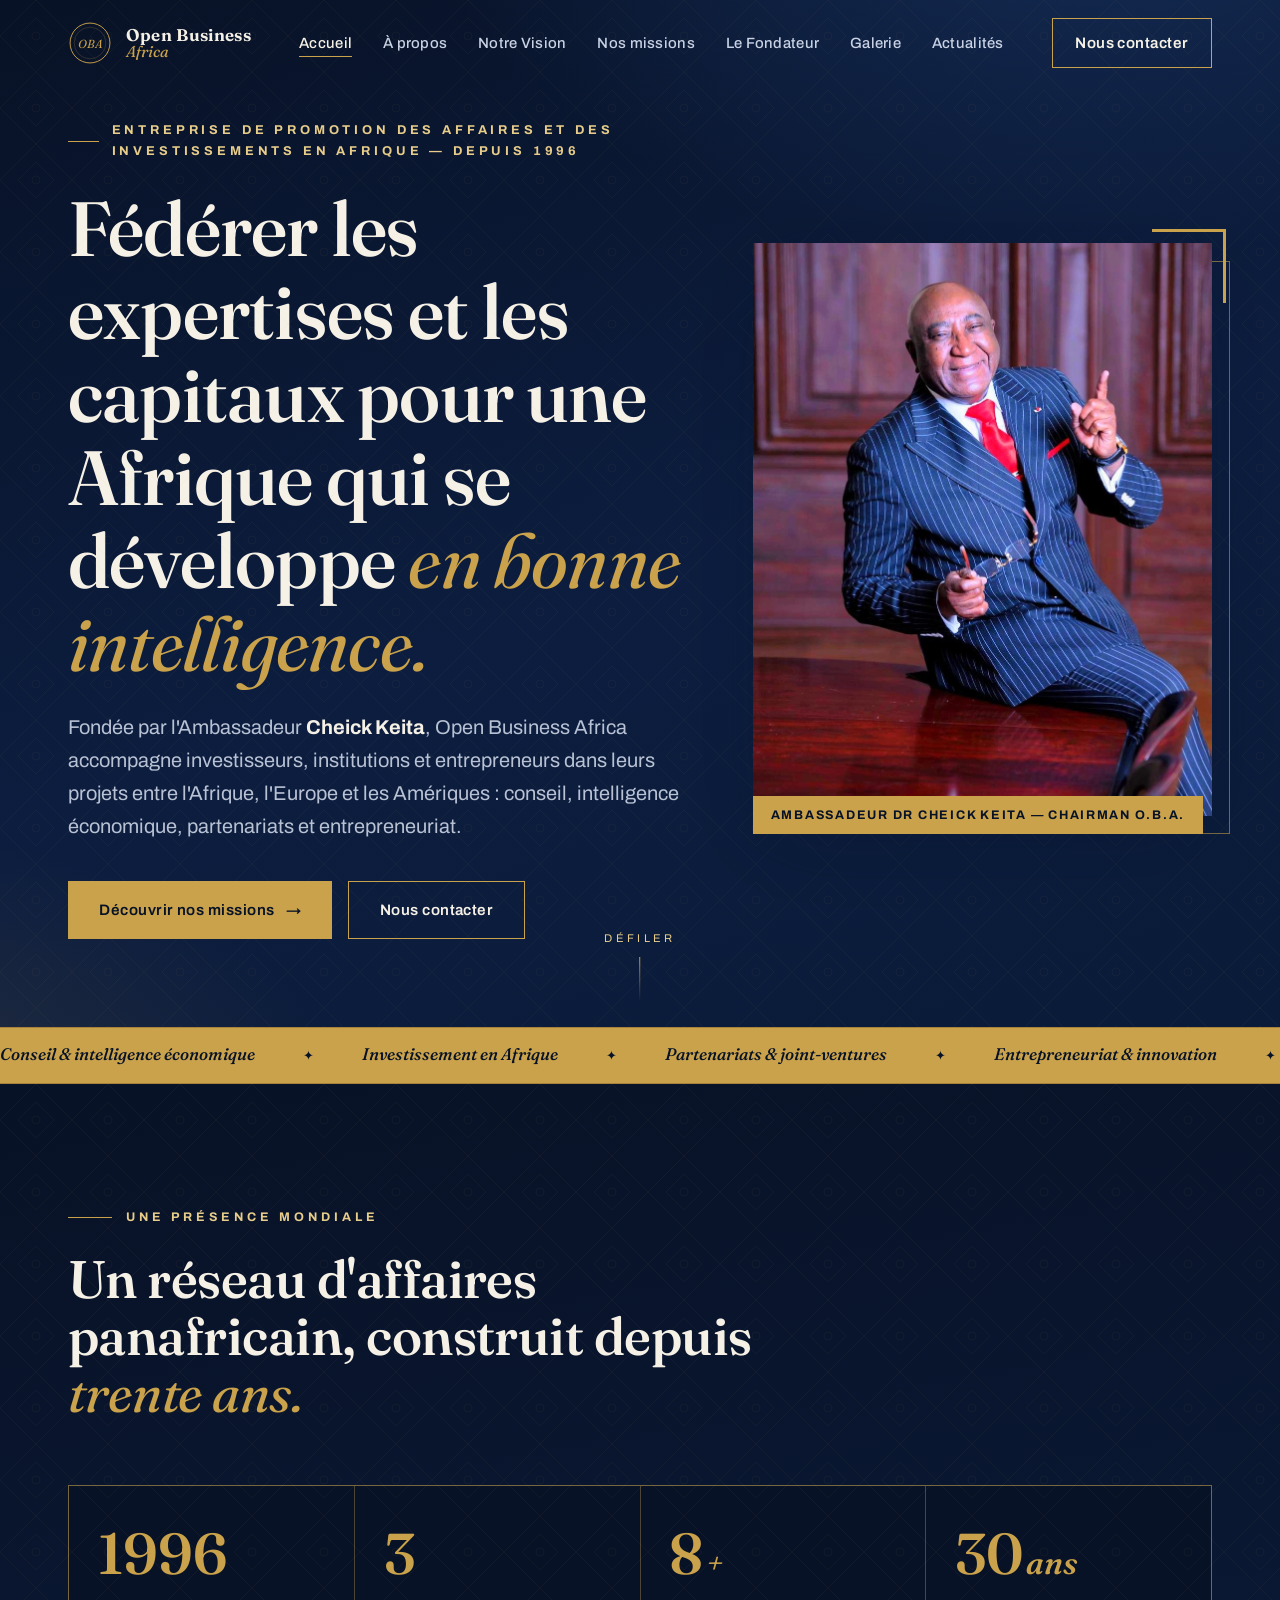
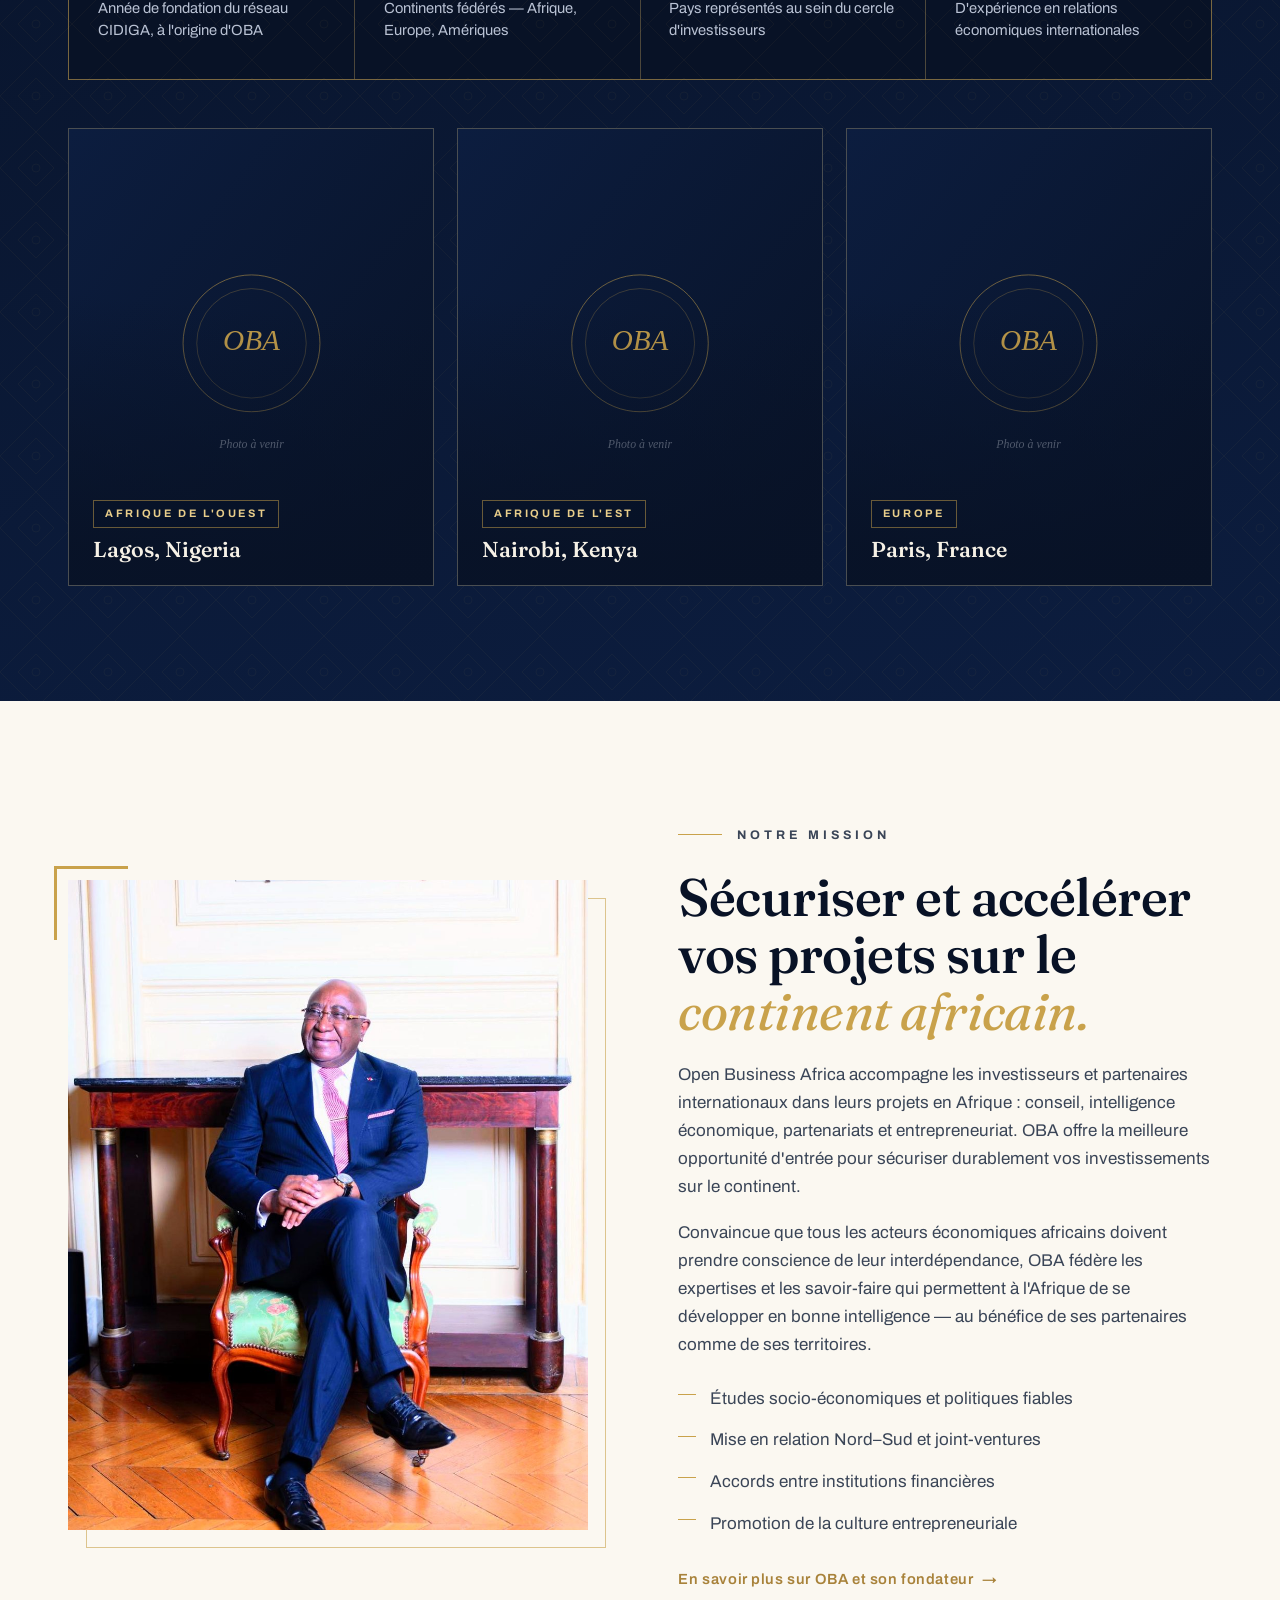
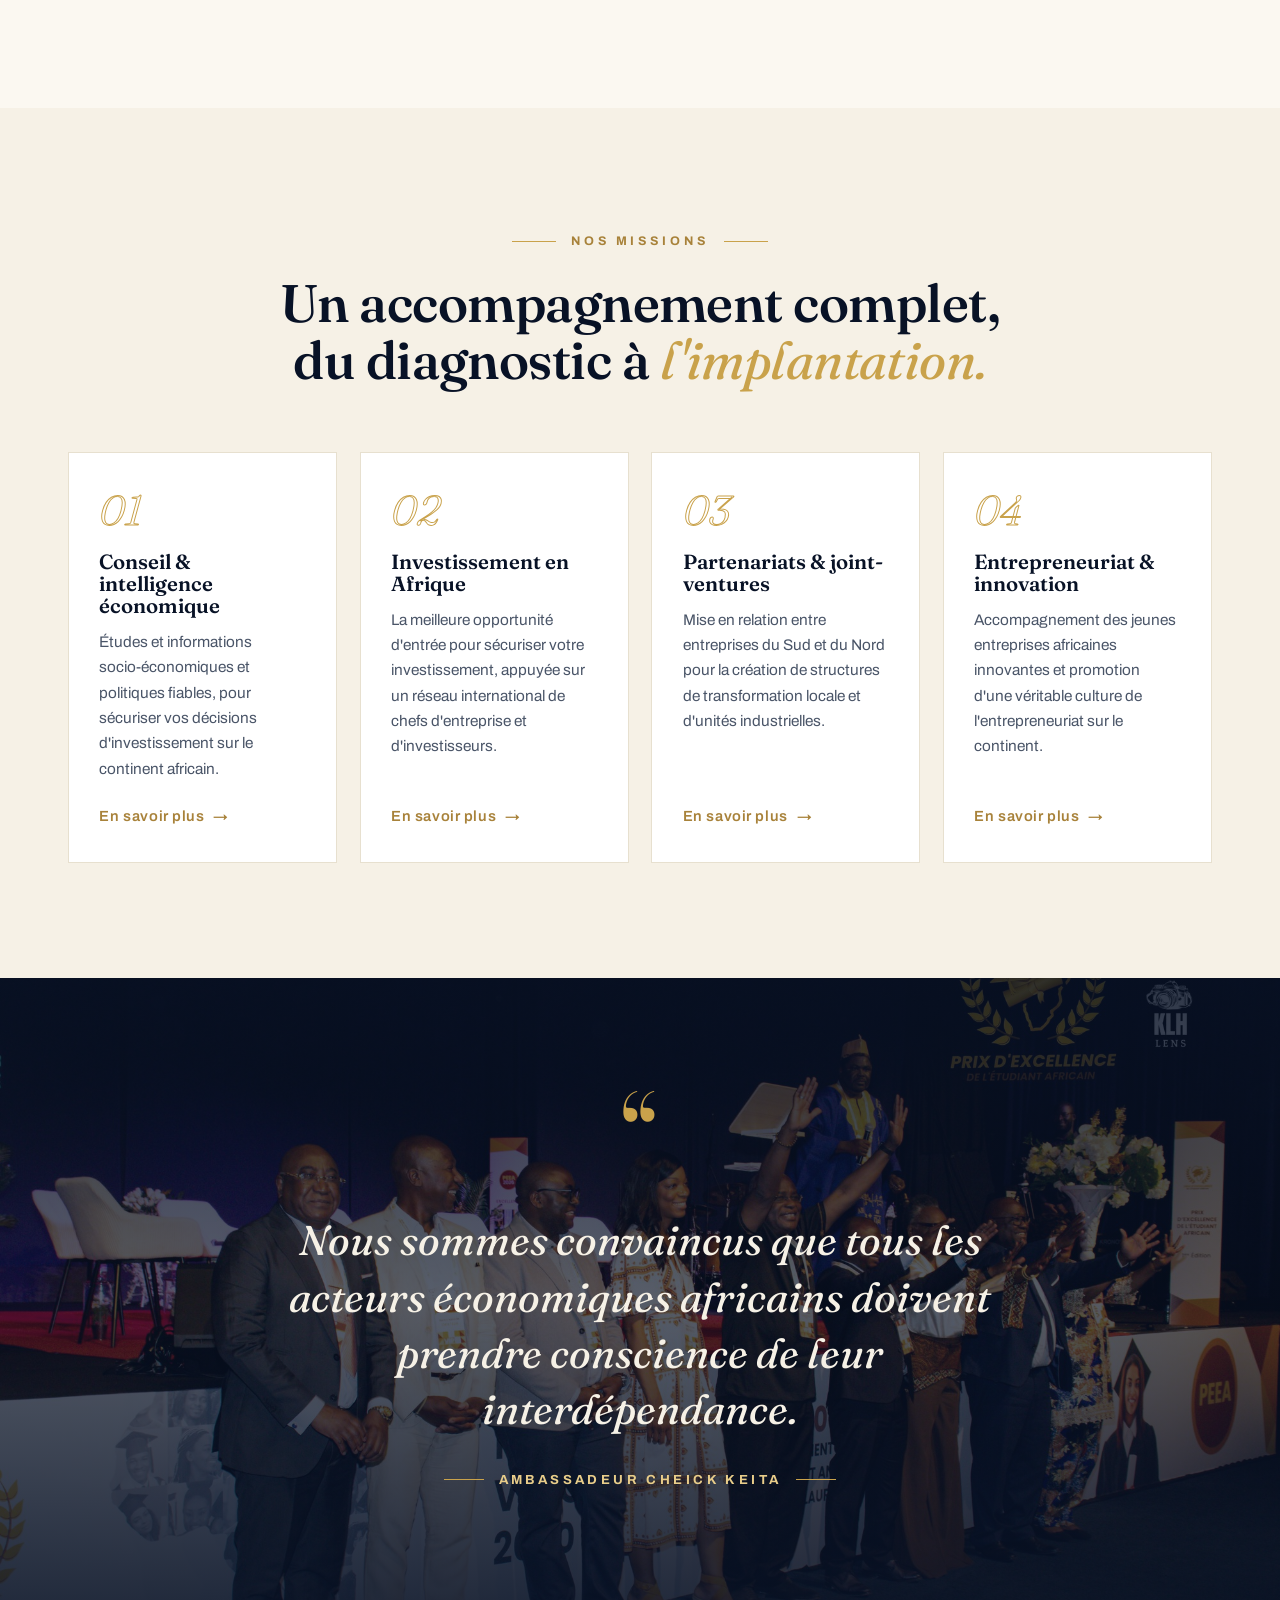
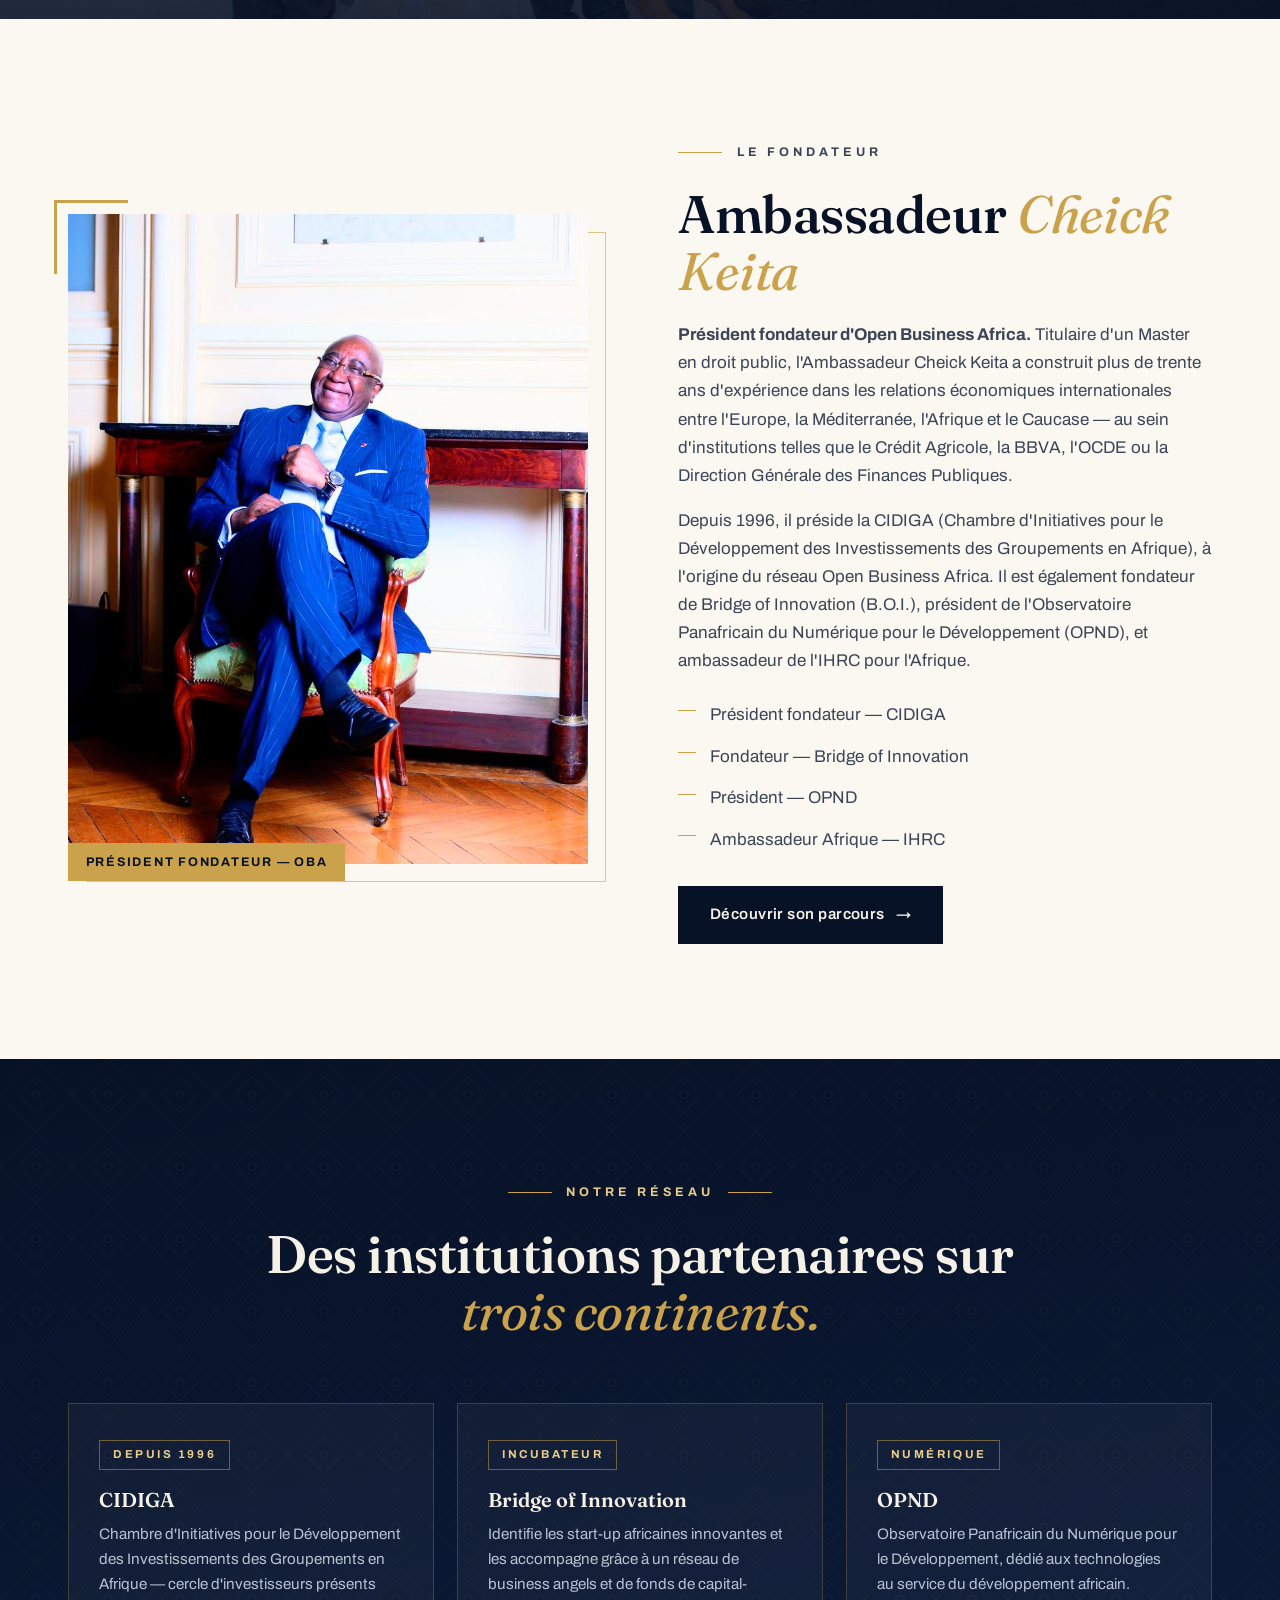
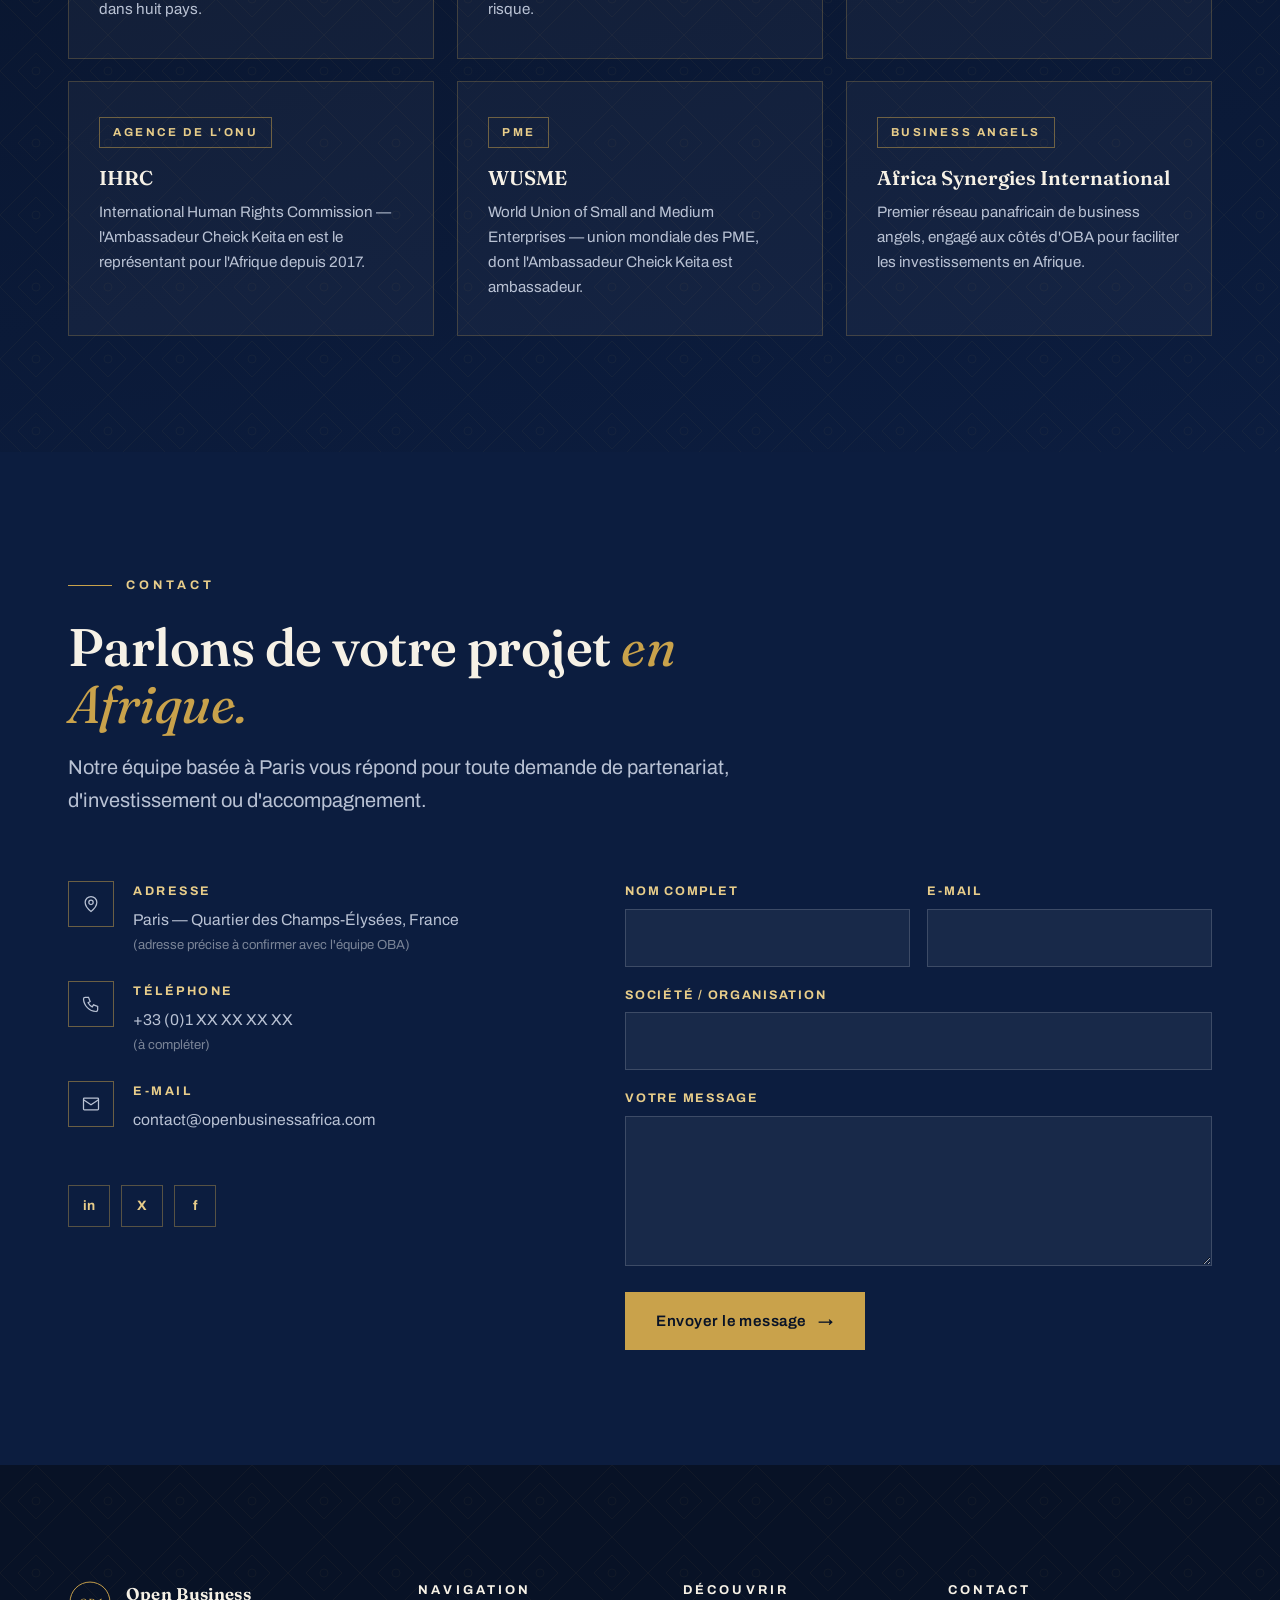
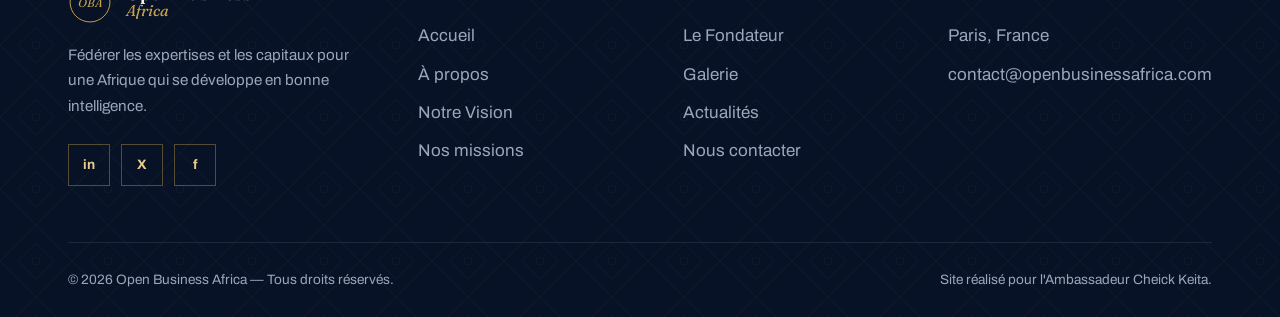
==== commit e83662c5: "Légende photo accueil : Ambassadeur Dr Cheick KEITA — Chairman O.B.A." ====
--- a/index.html
+++ b/index.html
@@ -71,7 +71,7 @@
     </div>
     <figure class="frame frame--right hero__portrait reveal" data-delay="1">
       <img src="images/fondateur-boardroom.jpg" alt="L'Ambassadeur Cheick Keita, président fondateur d'Open Business Africa">
-      <figcaption>Ambassadeur Cheick Keita — Fondateur</figcaption>
+      <figcaption>Ambassadeur Dr Cheick KEITA — Chairman O.B.A.</figcaption>
     </figure>
   </div>
   <div class="hero__scroll" aria-hidden="true">Défiler</div>
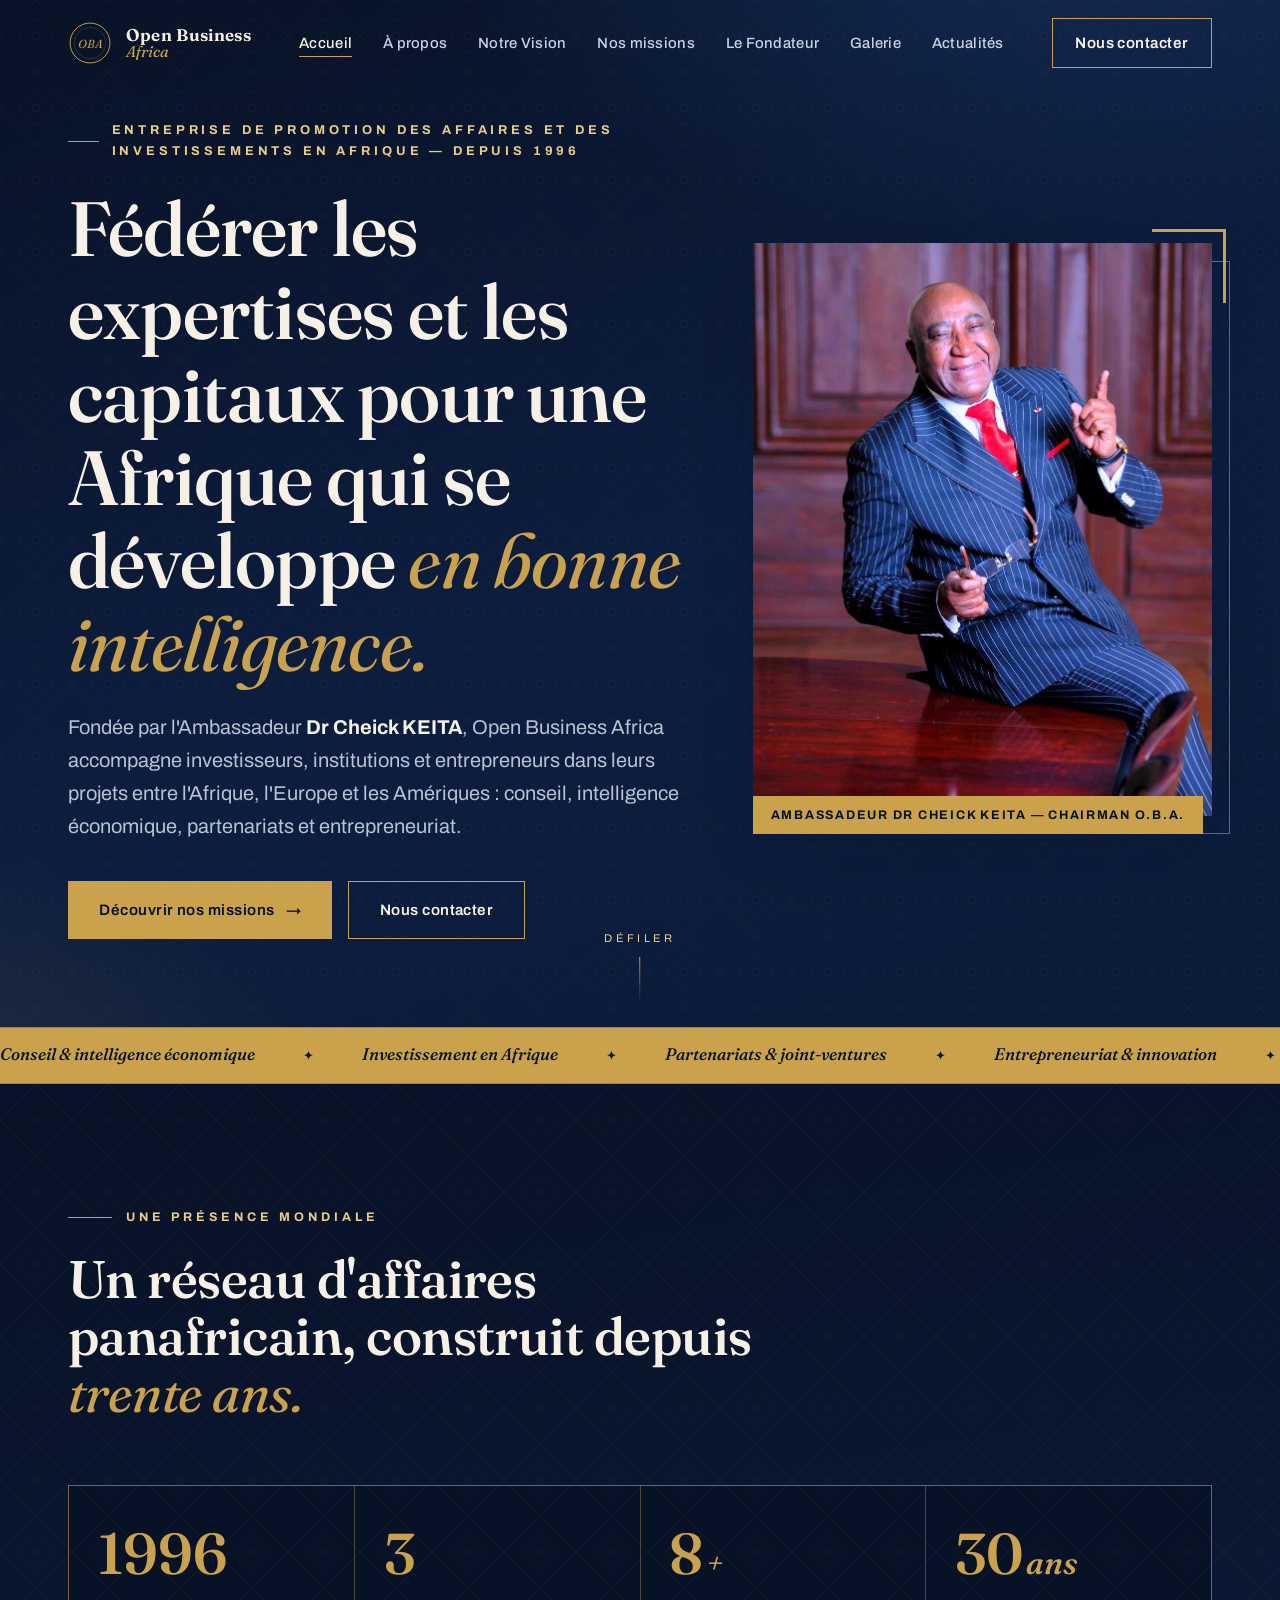
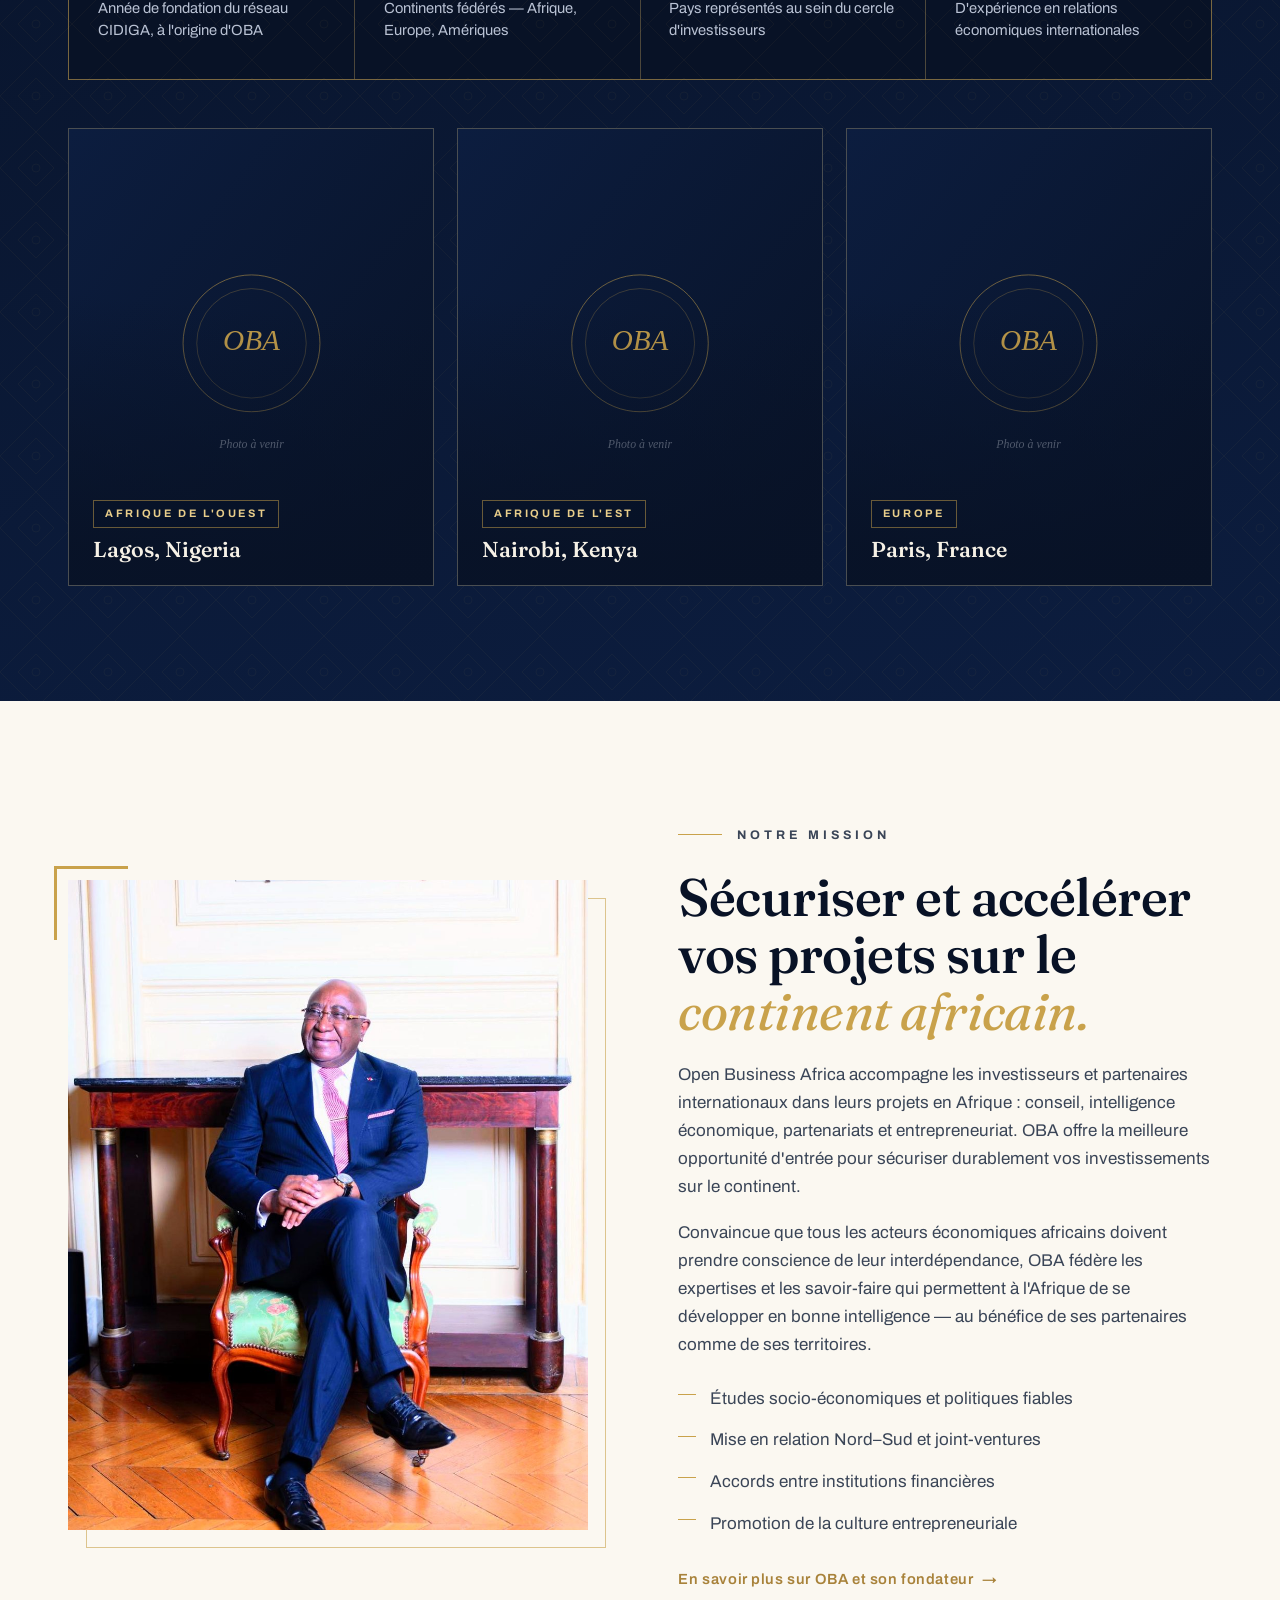
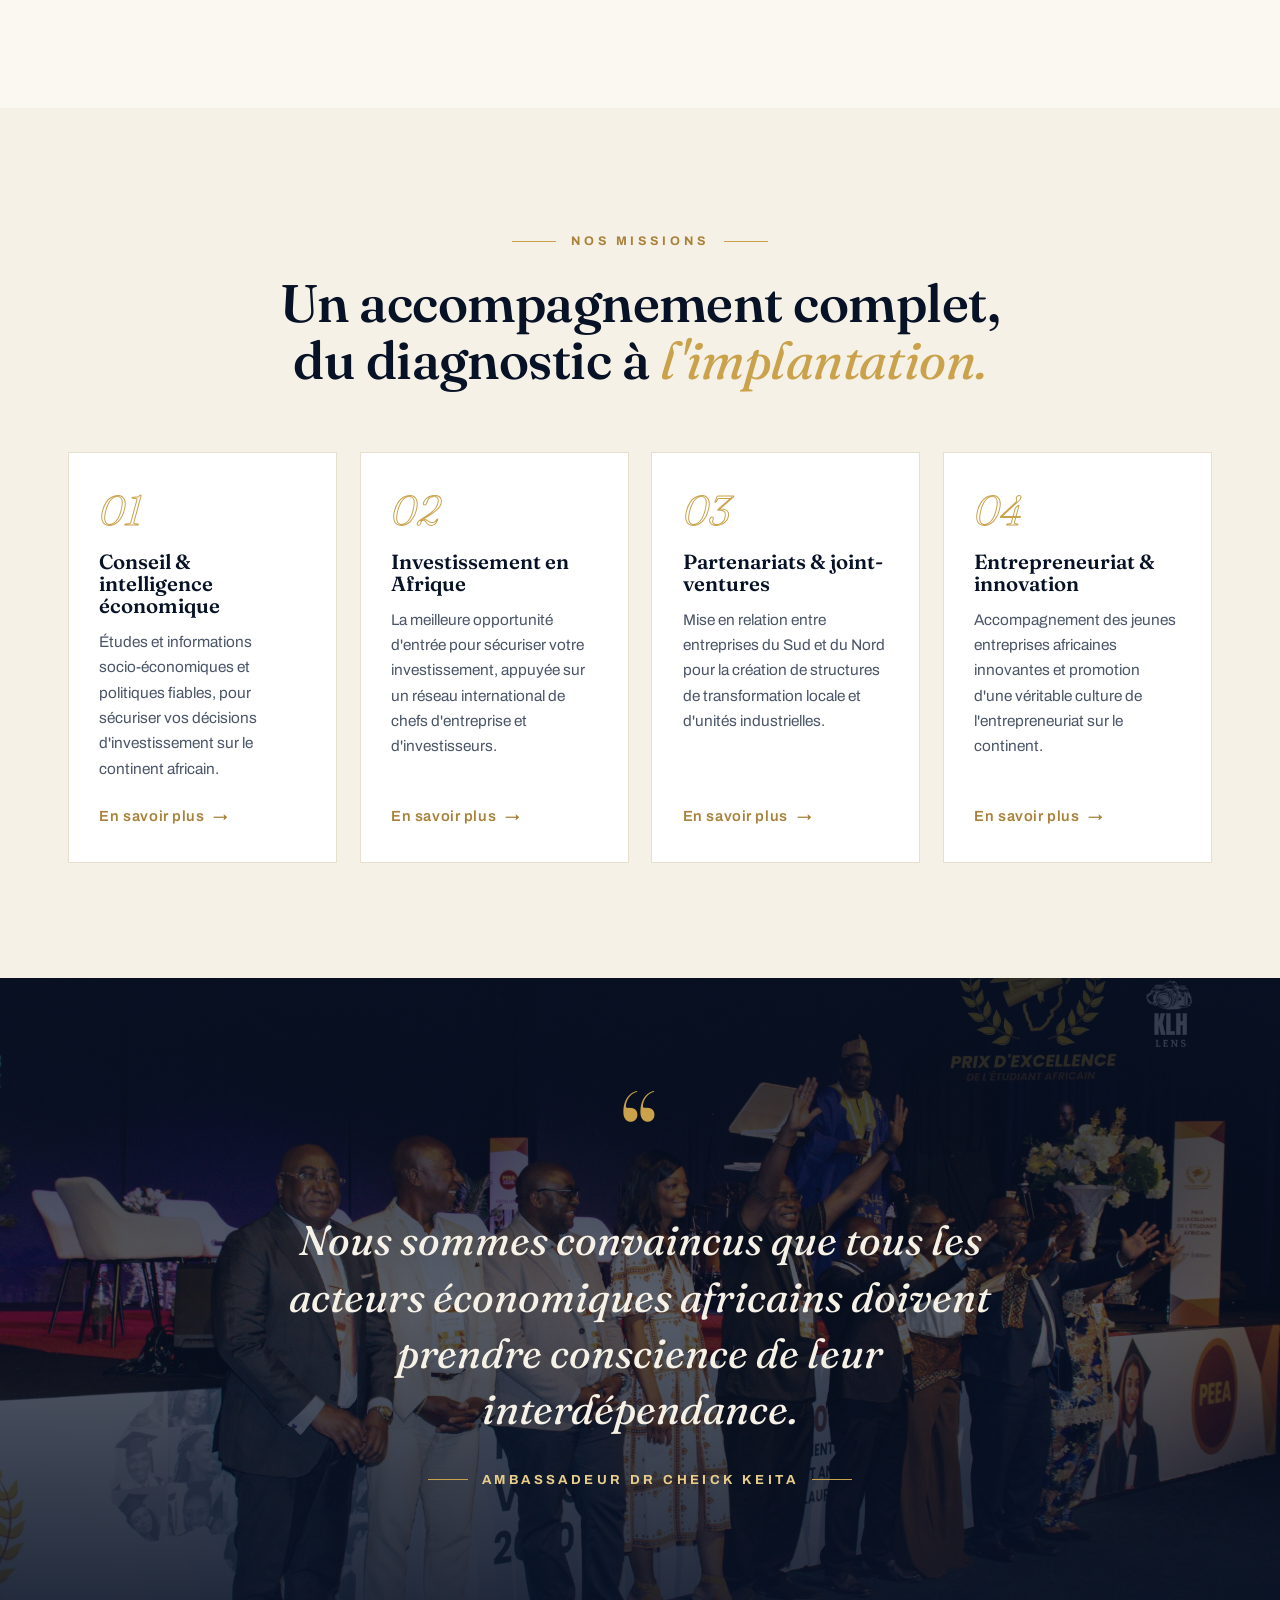
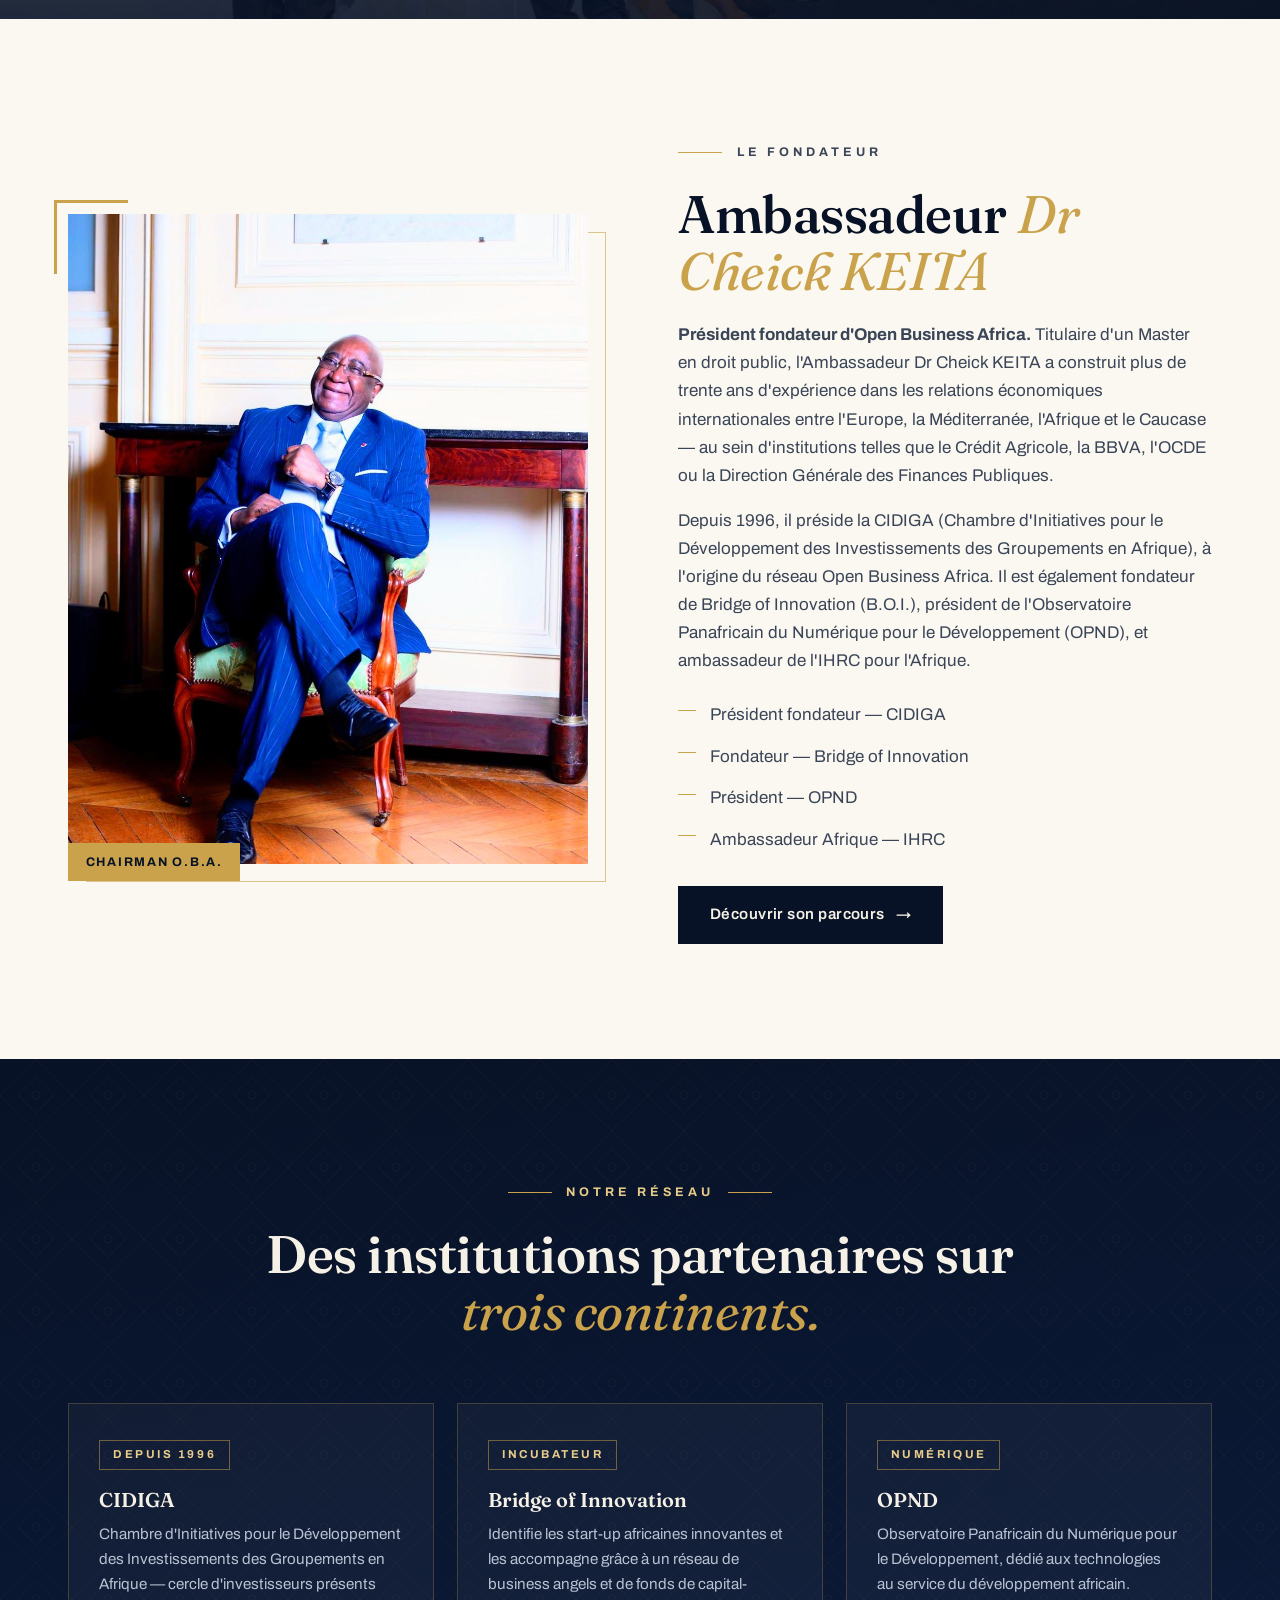
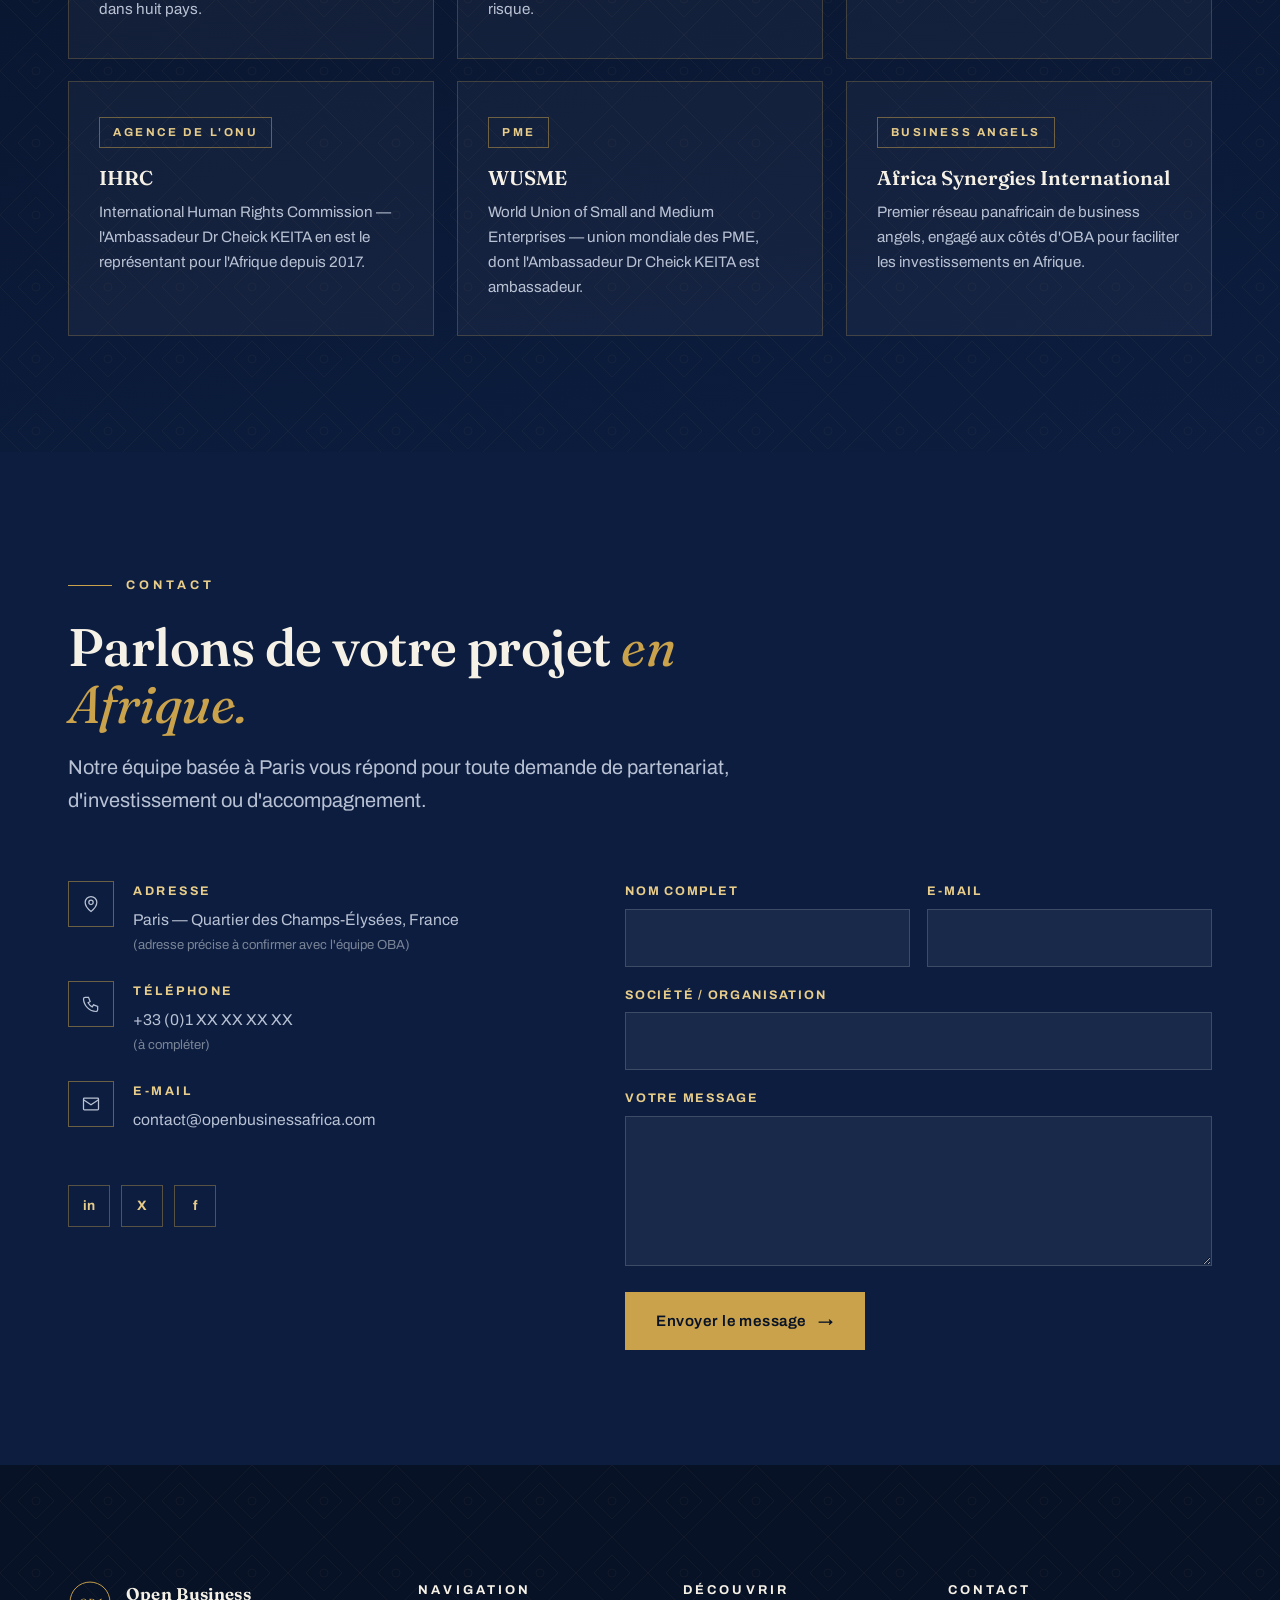
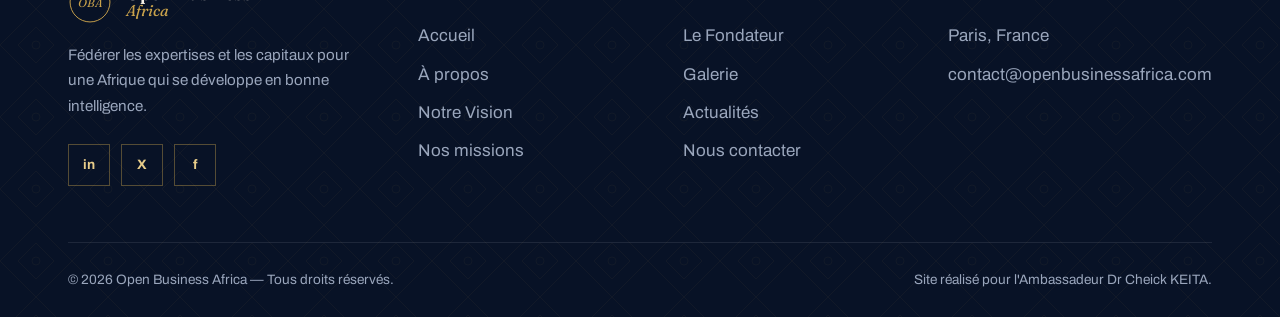
==== commit df4cb393: "Harmonisation : Ambassadeur Dr Cheick KEITA — Chairman O.B.A. partout" ====
--- a/index.html
+++ b/index.html
@@ -4,7 +4,7 @@
 <meta charset="UTF-8">
 <meta name="viewport" content="width=device-width, initial-scale=1.0">
 <title>Open Business Africa — Entreprise de promotion des affaires et des investissements en Afrique</title>
-<meta name="description" content="Open Business Africa (OBA), fondée par l'Ambassadeur Cheick Keita, accompagne investisseurs, institutions et entrepreneurs dans leurs projets en Afrique : conseil, intelligence économique, partenariats et entrepreneuriat.">
+<meta name="description" content="Open Business Africa (OBA), fondée par l'Ambassadeur Dr Cheick KEITA, accompagne investisseurs, institutions et entrepreneurs dans leurs projets en Afrique : conseil, intelligence économique, partenariats et entrepreneuriat.">
 <meta name="theme-color" content="#081226">
 <meta property="og:title" content="Open Business Africa — Entreprise de promotion des affaires et des investissements en Afrique">
 <meta property="og:description" content="Fédérer les expertises et les capitaux pour une Afrique qui se développe en bonne intelligence.">
@@ -63,14 +63,14 @@
     <div class="reveal">
       <p class="hero__since">Entreprise de promotion des affaires et des investissements en Afrique — depuis 1996</p>
       <h1 class="h-hero on-dark">Fédérer les expertises et les capitaux pour une Afrique qui se développe <span class="gold-italic">en bonne intelligence.</span></h1>
-      <p class="lead" style="margin-top:1.6rem">Fondée par l'Ambassadeur <strong style="color:var(--ivory)">Cheick Keita</strong>, Open Business Africa accompagne investisseurs, institutions et entrepreneurs dans leurs projets entre l'Afrique, l'Europe et les Amériques : conseil, intelligence économique, partenariats et entrepreneuriat.</p>
+      <p class="lead" style="margin-top:1.6rem">Fondée par l'Ambassadeur <strong style="color:var(--ivory)">Dr Cheick KEITA</strong>, Open Business Africa accompagne investisseurs, institutions et entrepreneurs dans leurs projets entre l'Afrique, l'Europe et les Amériques : conseil, intelligence économique, partenariats et entrepreneuriat.</p>
       <div class="hero__actions">
         <a href="services.html" class="btn">Découvrir nos missions <span class="arrow">→</span></a>
         <a href="#contact" class="btn btn--ghost">Nous contacter</a>
       </div>
     </div>
     <figure class="frame frame--right hero__portrait reveal" data-delay="1">
-      <img src="images/fondateur-boardroom.jpg" alt="L'Ambassadeur Cheick Keita, président fondateur d'Open Business Africa">
+      <img src="images/fondateur-boardroom.jpg" alt="L'Ambassadeur Dr Cheick KEITA, président fondateur d'Open Business Africa">
       <figcaption>Ambassadeur Dr Cheick KEITA — Chairman O.B.A.</figcaption>
     </figure>
   </div>
@@ -139,7 +139,7 @@
 <section class="section">
   <div class="container split">
     <figure class="frame split__media reveal">
-      <img src="images/fondateur-salon.jpg" alt="L'Ambassadeur Cheick Keita">
+      <img src="images/fondateur-salon.jpg" alt="L'Ambassadeur Dr Cheick KEITA">
     </figure>
     <div class="split__body reveal" data-delay="1">
       <p class="kicker">Notre mission</p>
@@ -199,7 +199,7 @@
     <img src="images/peea-scene.jpg" alt="">
   </div>
   <blockquote class="reveal">Nous sommes convaincus que tous les acteurs économiques africains doivent prendre conscience de leur interdépendance.</blockquote>
-  <cite class="reveal" data-delay="1">Ambassadeur Cheick Keita</cite>
+  <cite class="reveal" data-delay="1">Ambassadeur Dr Cheick KEITA</cite>
 </section>
 
 <!-- Le fondateur -->
@@ -207,8 +207,8 @@
   <div class="container split split--rev">
     <div class="split__body reveal">
       <p class="kicker">Le fondateur</p>
-      <h2 class="h-section">Ambassadeur <span class="gold-italic">Cheick Keita</span></h2>
-      <p><strong>Président fondateur d'Open Business Africa.</strong> Titulaire d'un Master en droit public, l'Ambassadeur Cheick Keita a construit plus de trente ans d'expérience dans les relations économiques internationales entre l'Europe, la Méditerranée, l'Afrique et le Caucase — au sein d'institutions telles que le Crédit Agricole, la BBVA, l'OCDE ou la Direction Générale des Finances Publiques.</p>
+      <h2 class="h-section">Ambassadeur <span class="gold-italic">Dr Cheick KEITA</span></h2>
+      <p><strong>Président fondateur d'Open Business Africa.</strong> Titulaire d'un Master en droit public, l'Ambassadeur Dr Cheick KEITA a construit plus de trente ans d'expérience dans les relations économiques internationales entre l'Europe, la Méditerranée, l'Afrique et le Caucase — au sein d'institutions telles que le Crédit Agricole, la BBVA, l'OCDE ou la Direction Générale des Finances Publiques.</p>
       <p>Depuis 1996, il préside la CIDIGA (Chambre d'Initiatives pour le Développement des Investissements des Groupements en Afrique), à l'origine du réseau Open Business Africa. Il est également fondateur de Bridge of Innovation (B.O.I.), président de l'Observatoire Panafricain du Numérique pour le Développement (OPND), et ambassadeur de l'IHRC pour l'Afrique.</p>
       <ul class="gold-list">
         <li>Président fondateur — CIDIGA</li>
@@ -219,8 +219,8 @@
       <a href="fondateur.html" class="btn btn--dark" style="margin-top:2rem">Découvrir son parcours <span class="arrow">→</span></a>
     </div>
     <figure class="frame split__media reveal" data-delay="1">
-      <img src="images/fondateur-portrait.jpg" alt="Portrait de l'Ambassadeur Cheick Keita">
-      <figcaption>Président fondateur — OBA</figcaption>
+      <img src="images/fondateur-portrait.jpg" alt="Portrait de l'Ambassadeur Dr Cheick KEITA">
+      <figcaption>Chairman O.B.A.</figcaption>
     </figure>
   </div>
 </section>
@@ -251,12 +251,12 @@
       <article class="card card--dark reveal">
         <span class="card__tag">Agence de l'ONU</span>
         <h3 class="on-dark">IHRC</h3>
-        <p>International Human Rights Commission — l'Ambassadeur Cheick Keita en est le représentant pour l'Afrique depuis 2017.</p>
+        <p>International Human Rights Commission — l'Ambassadeur Dr Cheick KEITA en est le représentant pour l'Afrique depuis 2017.</p>
       </article>
       <article class="card card--dark reveal" data-delay="1">
         <span class="card__tag">PME</span>
         <h3 class="on-dark">WUSME</h3>
-        <p>World Union of Small and Medium Enterprises — union mondiale des PME, dont l'Ambassadeur Cheick Keita est ambassadeur.</p>
+        <p>World Union of Small and Medium Enterprises — union mondiale des PME, dont l'Ambassadeur Dr Cheick KEITA est ambassadeur.</p>
       </article>
       <article class="card card--dark reveal" data-delay="2">
         <span class="card__tag">Business Angels</span>
@@ -387,7 +387,7 @@
     </div>
     <div class="footer-bottom">
       <p>© <span data-year>2026</span> Open Business Africa — Tous droits réservés.</p>
-      <p>Site réalisé pour l'Ambassadeur Cheick Keita.</p>
+      <p>Site réalisé pour l'Ambassadeur Dr Cheick KEITA.</p>
     </div>
   </div>
 </footer>
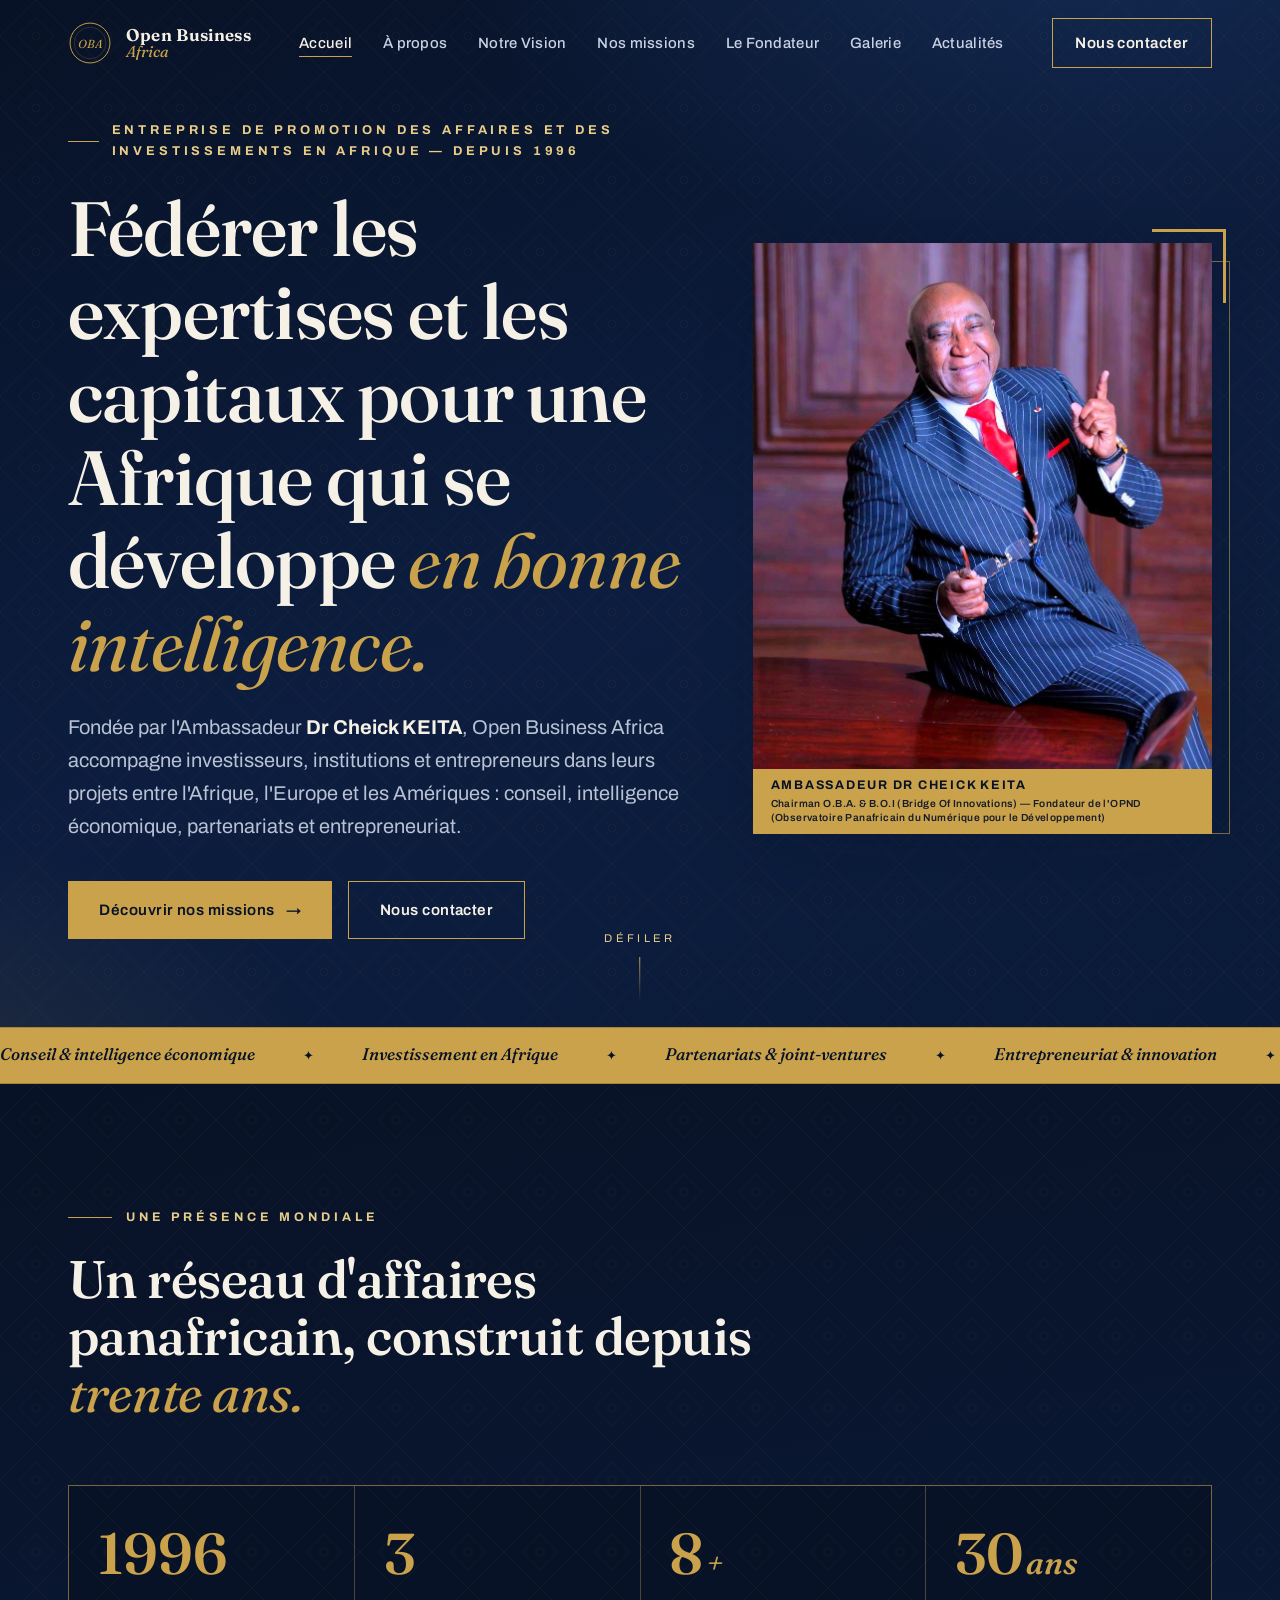
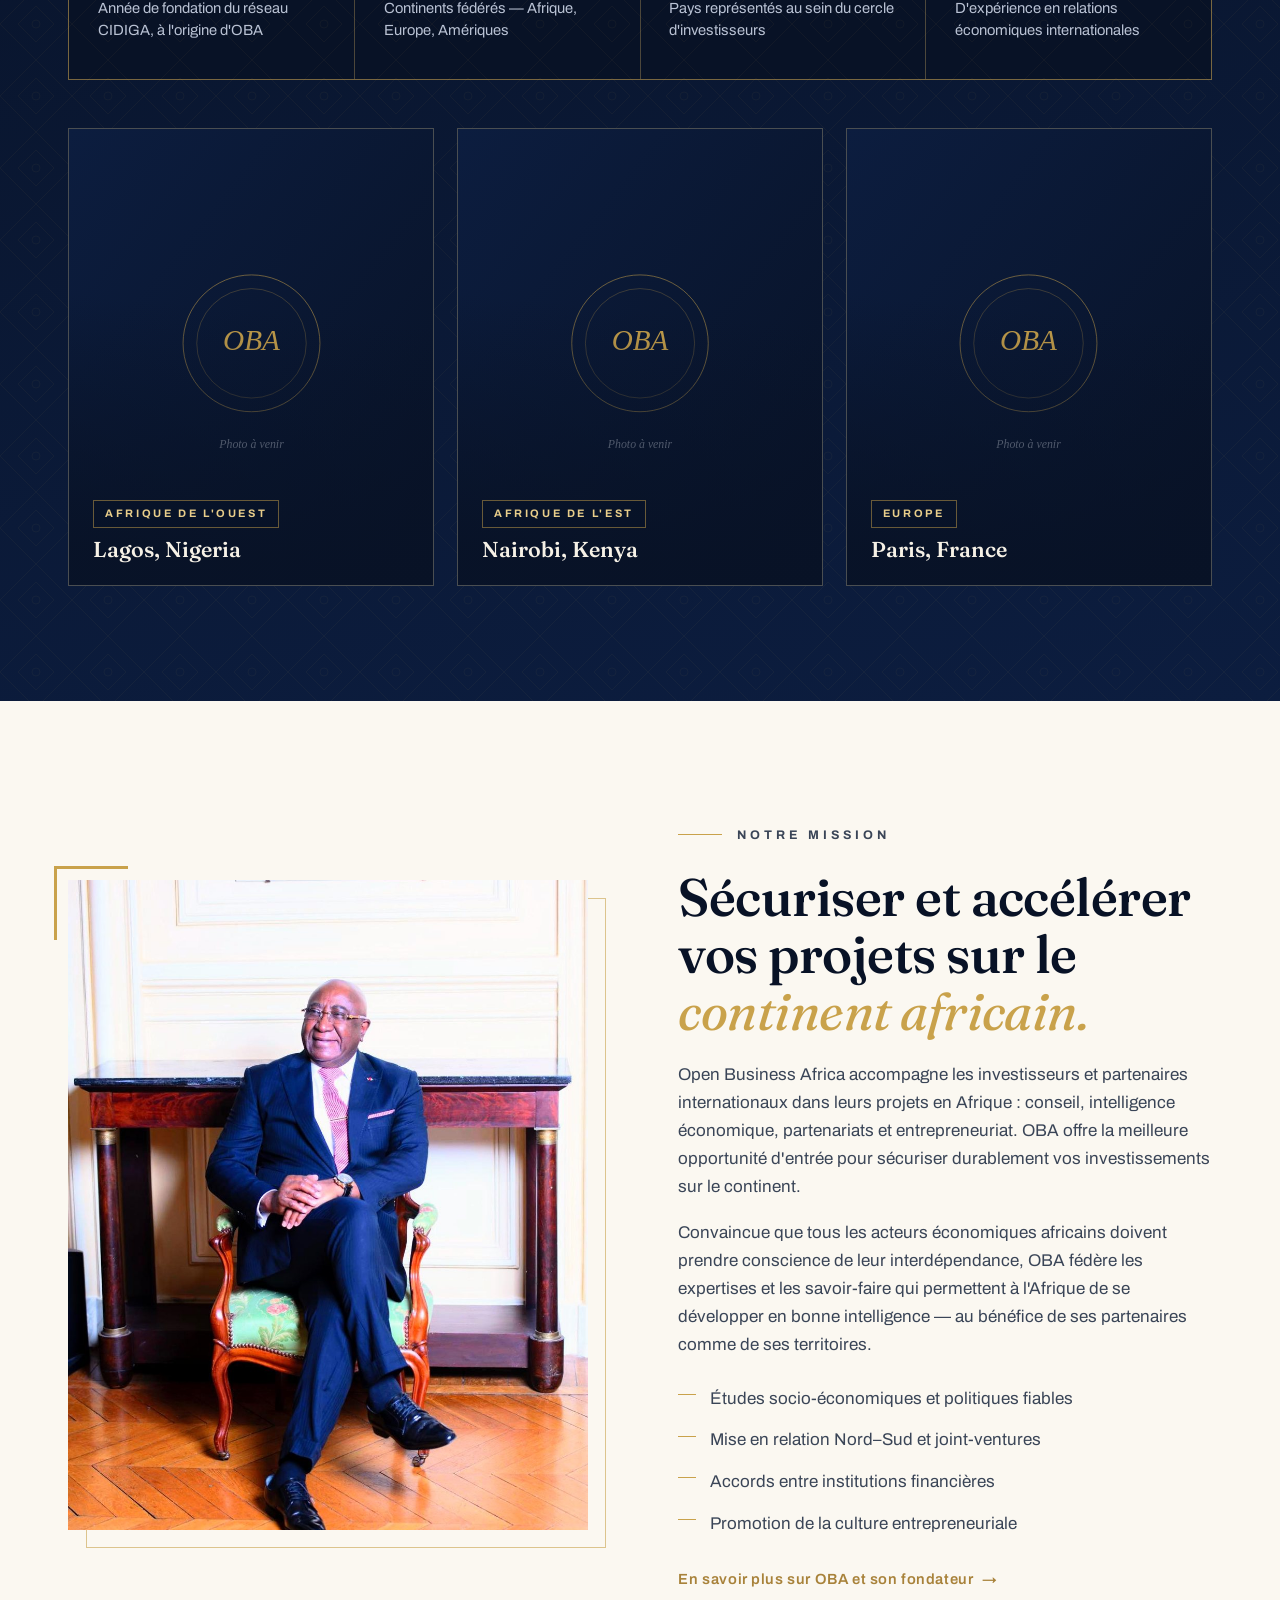
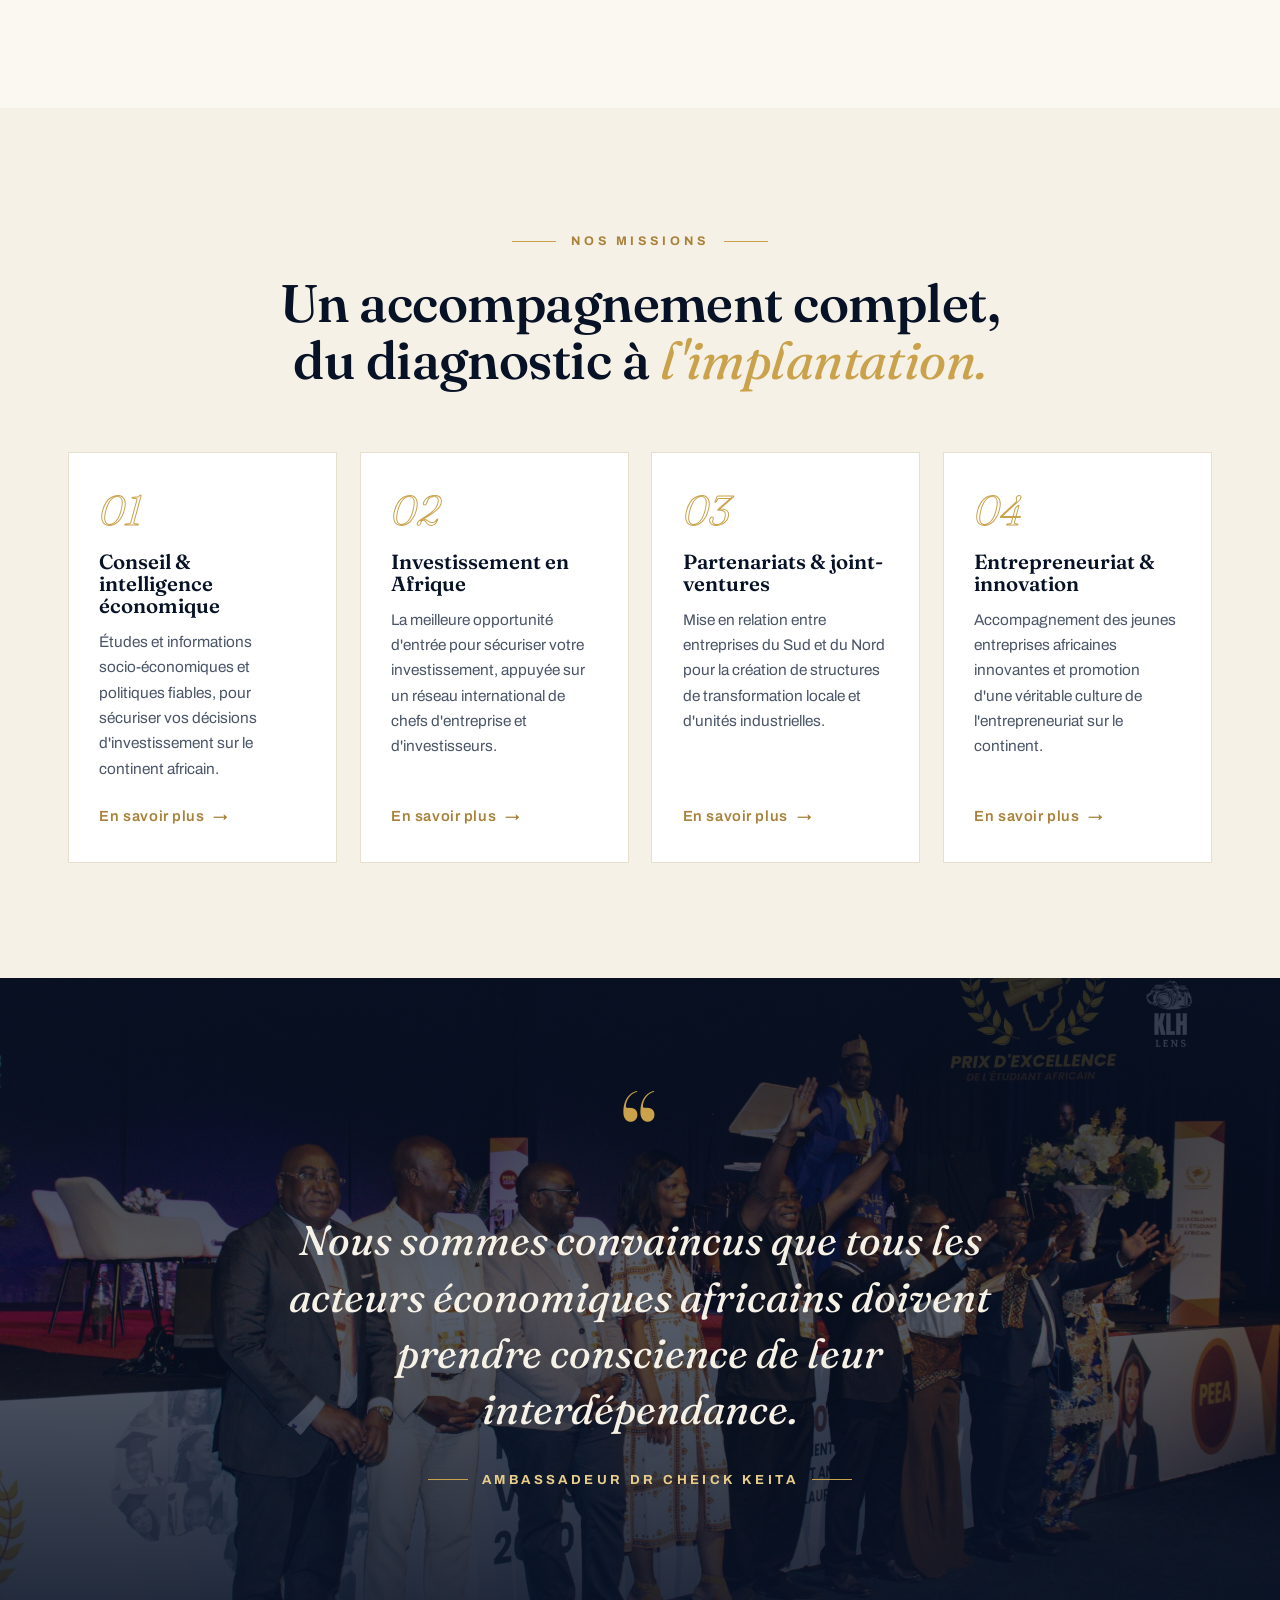
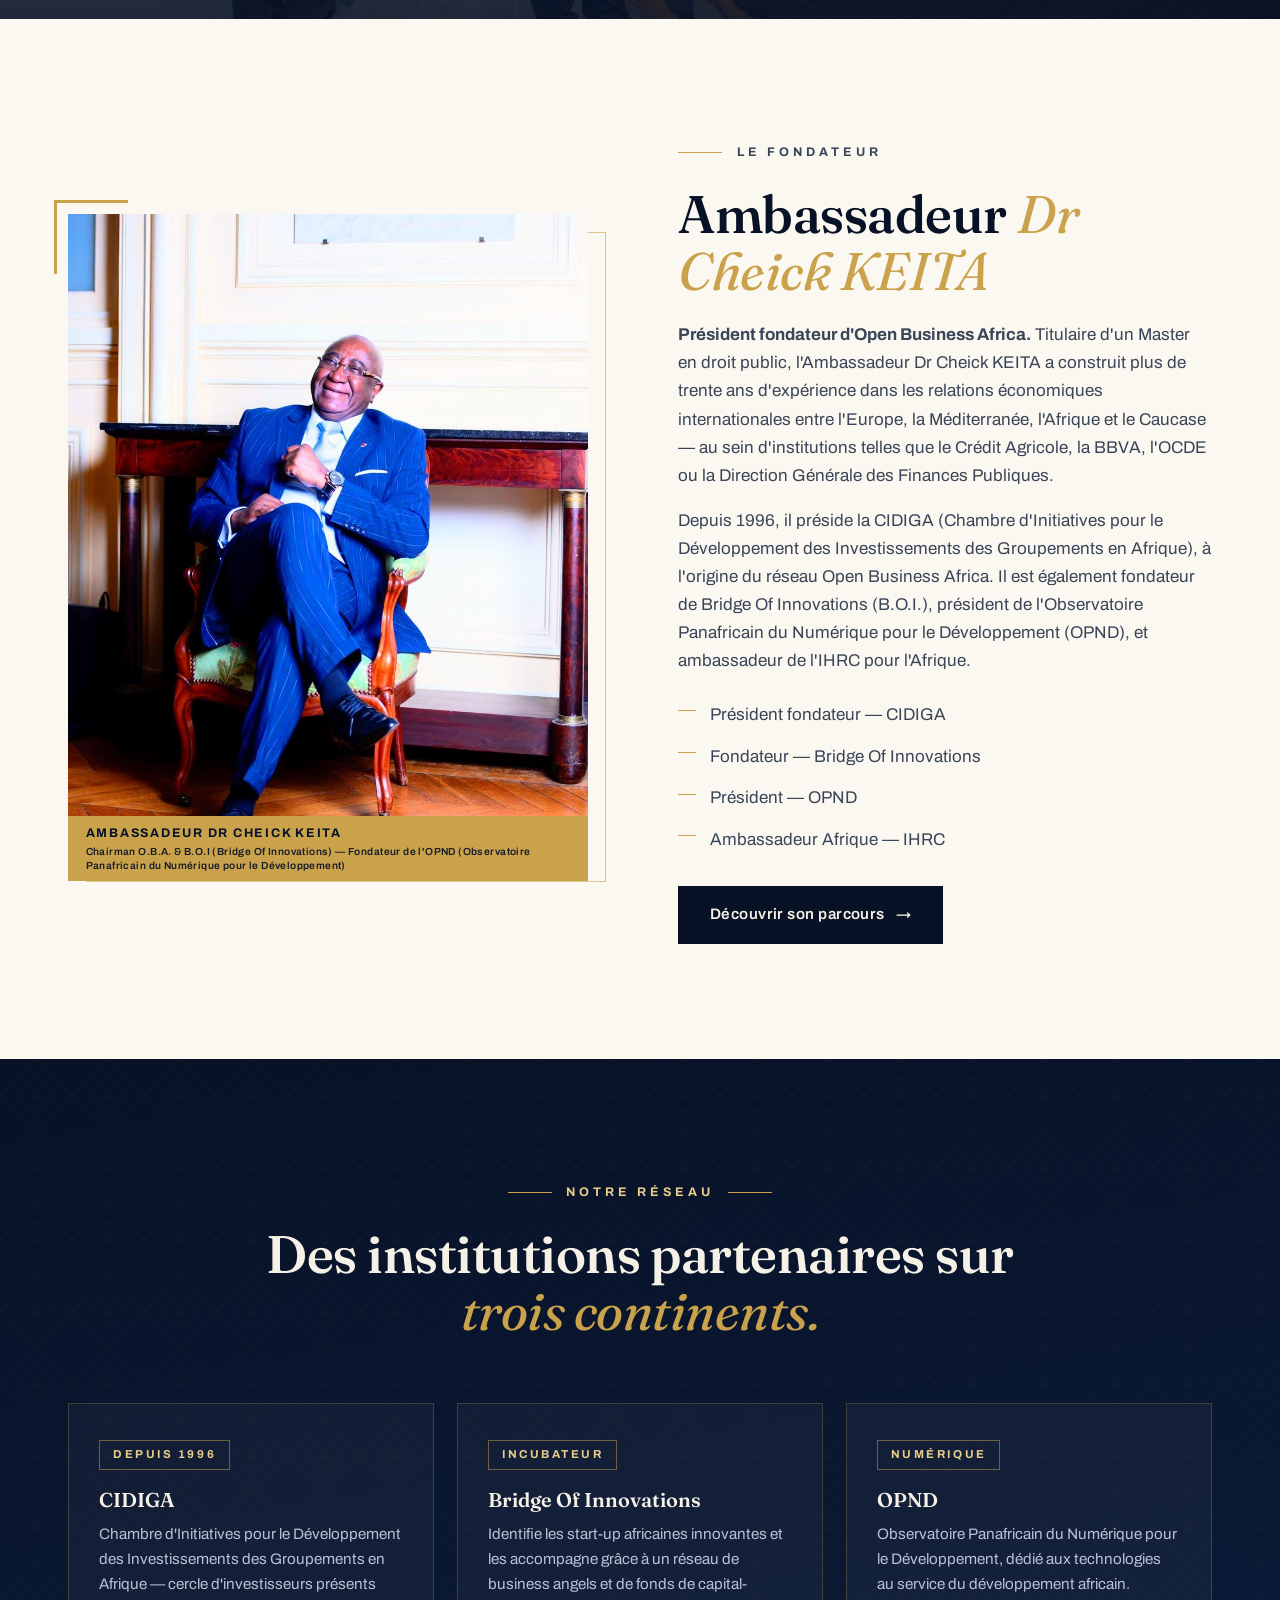
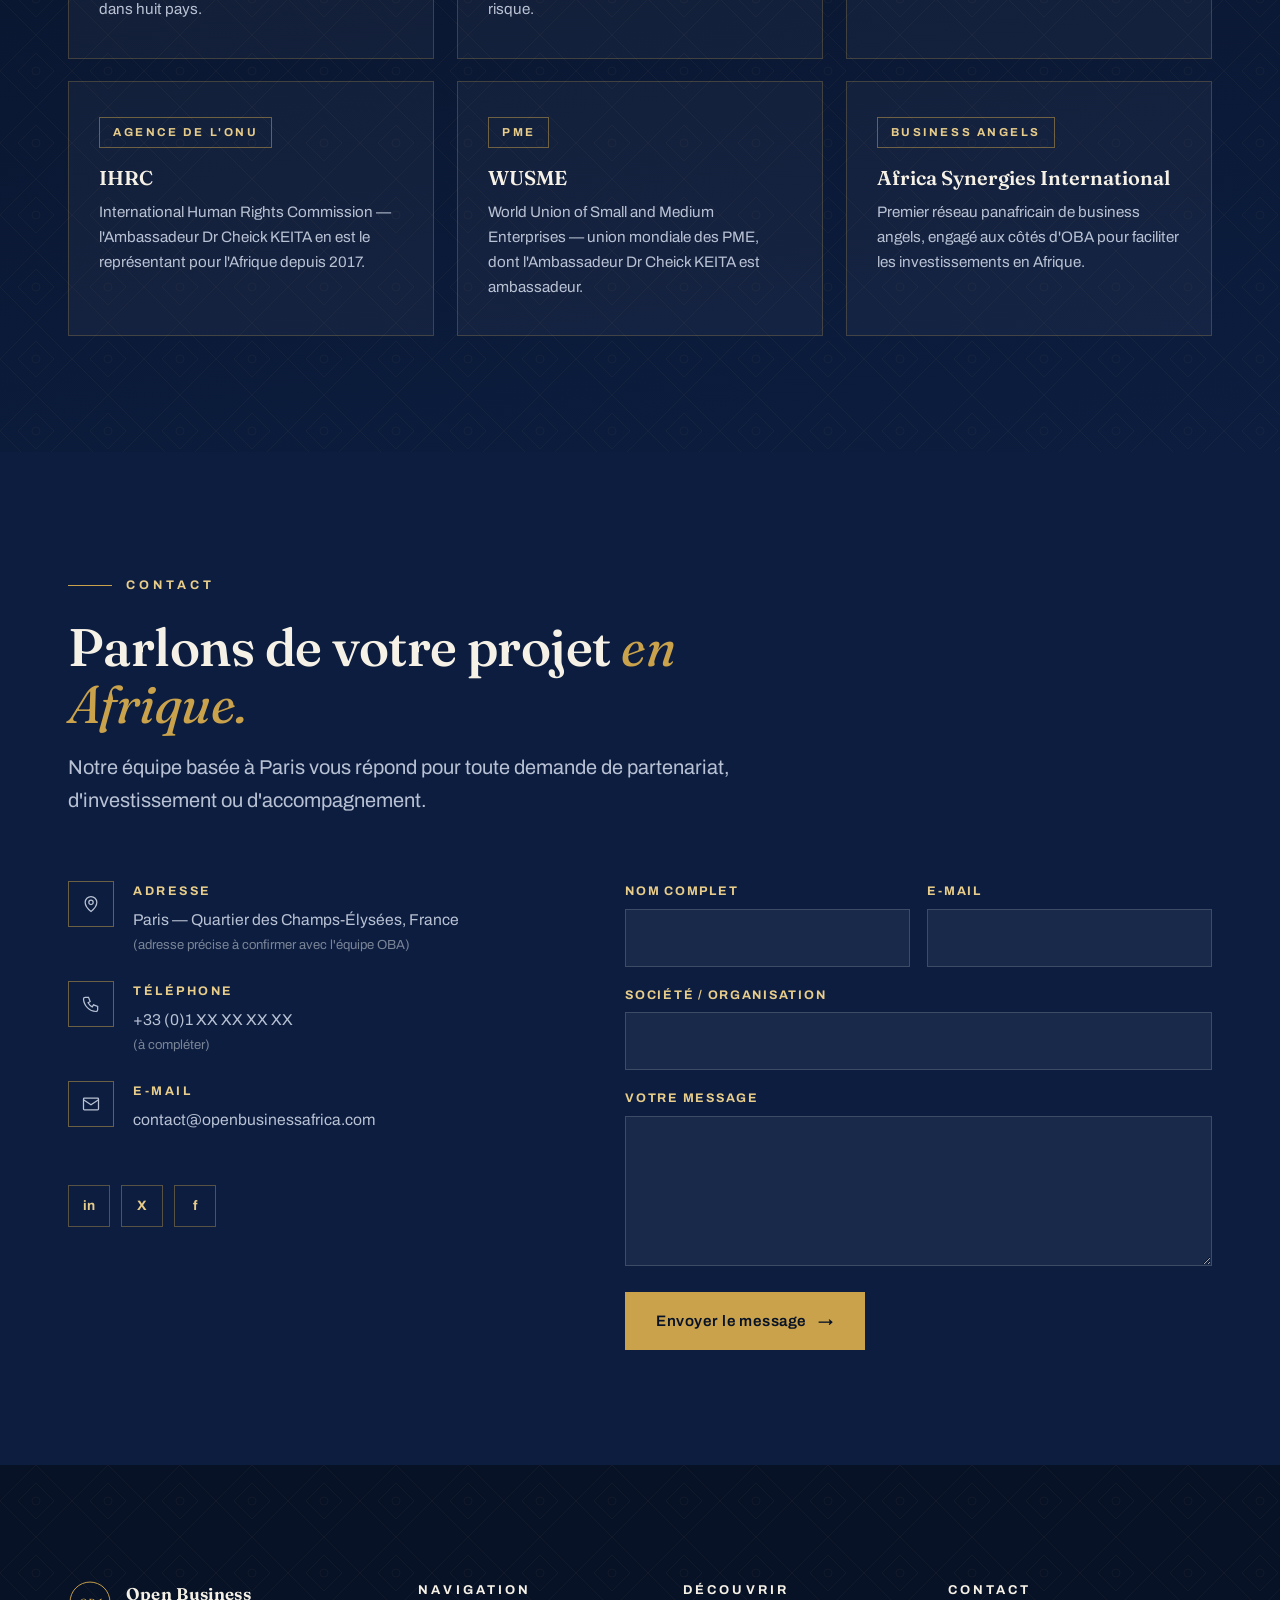
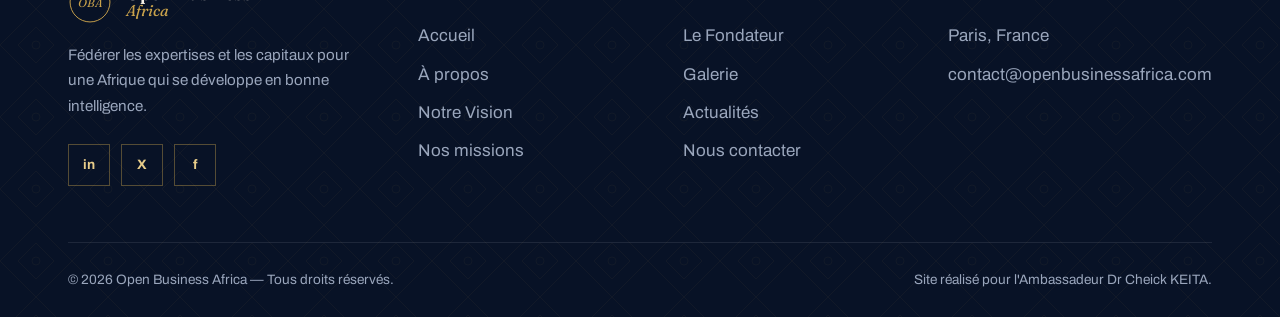
==== commit 7eb42db0: "Titre complet partout : Chairman O.B.A. & B.O.I, Fondateur de l'OPND" ====
--- a/index.html
+++ b/index.html
@@ -71,7 +71,7 @@
     </div>
     <figure class="frame frame--right hero__portrait reveal" data-delay="1">
       <img src="images/fondateur-boardroom.jpg" alt="L'Ambassadeur Dr Cheick KEITA, président fondateur d'Open Business Africa">
-      <figcaption>Ambassadeur Dr Cheick KEITA — Chairman O.B.A.</figcaption>
+      <figcaption>Ambassadeur Dr Cheick KEITA<small>Chairman O.B.A. &amp; B.O.I (Bridge Of Innovations) — Fondateur de l'OPND (Observatoire Panafricain du Numérique pour le Développement)</small></figcaption>
     </figure>
   </div>
   <div class="hero__scroll" aria-hidden="true">Défiler</div>
@@ -209,10 +209,10 @@
       <p class="kicker">Le fondateur</p>
       <h2 class="h-section">Ambassadeur <span class="gold-italic">Dr Cheick KEITA</span></h2>
       <p><strong>Président fondateur d'Open Business Africa.</strong> Titulaire d'un Master en droit public, l'Ambassadeur Dr Cheick KEITA a construit plus de trente ans d'expérience dans les relations économiques internationales entre l'Europe, la Méditerranée, l'Afrique et le Caucase — au sein d'institutions telles que le Crédit Agricole, la BBVA, l'OCDE ou la Direction Générale des Finances Publiques.</p>
-      <p>Depuis 1996, il préside la CIDIGA (Chambre d'Initiatives pour le Développement des Investissements des Groupements en Afrique), à l'origine du réseau Open Business Africa. Il est également fondateur de Bridge of Innovation (B.O.I.), président de l'Observatoire Panafricain du Numérique pour le Développement (OPND), et ambassadeur de l'IHRC pour l'Afrique.</p>
+      <p>Depuis 1996, il préside la CIDIGA (Chambre d'Initiatives pour le Développement des Investissements des Groupements en Afrique), à l'origine du réseau Open Business Africa. Il est également fondateur de Bridge Of Innovations (B.O.I.), président de l'Observatoire Panafricain du Numérique pour le Développement (OPND), et ambassadeur de l'IHRC pour l'Afrique.</p>
       <ul class="gold-list">
         <li>Président fondateur — CIDIGA</li>
-        <li>Fondateur — Bridge of Innovation</li>
+        <li>Fondateur — Bridge Of Innovations</li>
         <li>Président — OPND</li>
         <li>Ambassadeur Afrique — IHRC</li>
       </ul>
@@ -220,7 +220,7 @@
     </div>
     <figure class="frame split__media reveal" data-delay="1">
       <img src="images/fondateur-portrait.jpg" alt="Portrait de l'Ambassadeur Dr Cheick KEITA">
-      <figcaption>Chairman O.B.A.</figcaption>
+      <figcaption>Ambassadeur Dr Cheick KEITA<small>Chairman O.B.A. &amp; B.O.I (Bridge Of Innovations) — Fondateur de l'OPND (Observatoire Panafricain du Numérique pour le Développement)</small></figcaption>
     </figure>
   </div>
 </section>
@@ -240,7 +240,7 @@
       </article>
       <article class="card card--dark reveal" data-delay="1">
         <span class="card__tag">Incubateur</span>
-        <h3 class="on-dark">Bridge of Innovation</h3>
+        <h3 class="on-dark">Bridge Of Innovations</h3>
         <p>Identifie les start-up africaines innovantes et les accompagne grâce à un réseau de business angels et de fonds de capital-risque.</p>
       </article>
       <article class="card card--dark reveal" data-delay="2">
--- a/css/style.css
+++ b/css/style.css
@@ -187,7 +187,11 @@
   position:absolute;z-index:4;left:0;bottom:-1.1rem;
   background:var(--gold);color:var(--midnight);
   font-size:.78rem;font-weight:700;letter-spacing:.14em;text-transform:uppercase;
-  padding:.55rem 1.1rem;
+  padding:.55rem 1.1rem;max-width:min(100%,34rem);line-height:1.35;
+}
+.frame figcaption small{
+  display:block;font-size:.64rem;font-weight:600;letter-spacing:.04em;
+  text-transform:none;opacity:.92;margin-top:.2rem;
 }
 
 /* Indicateur scroll */
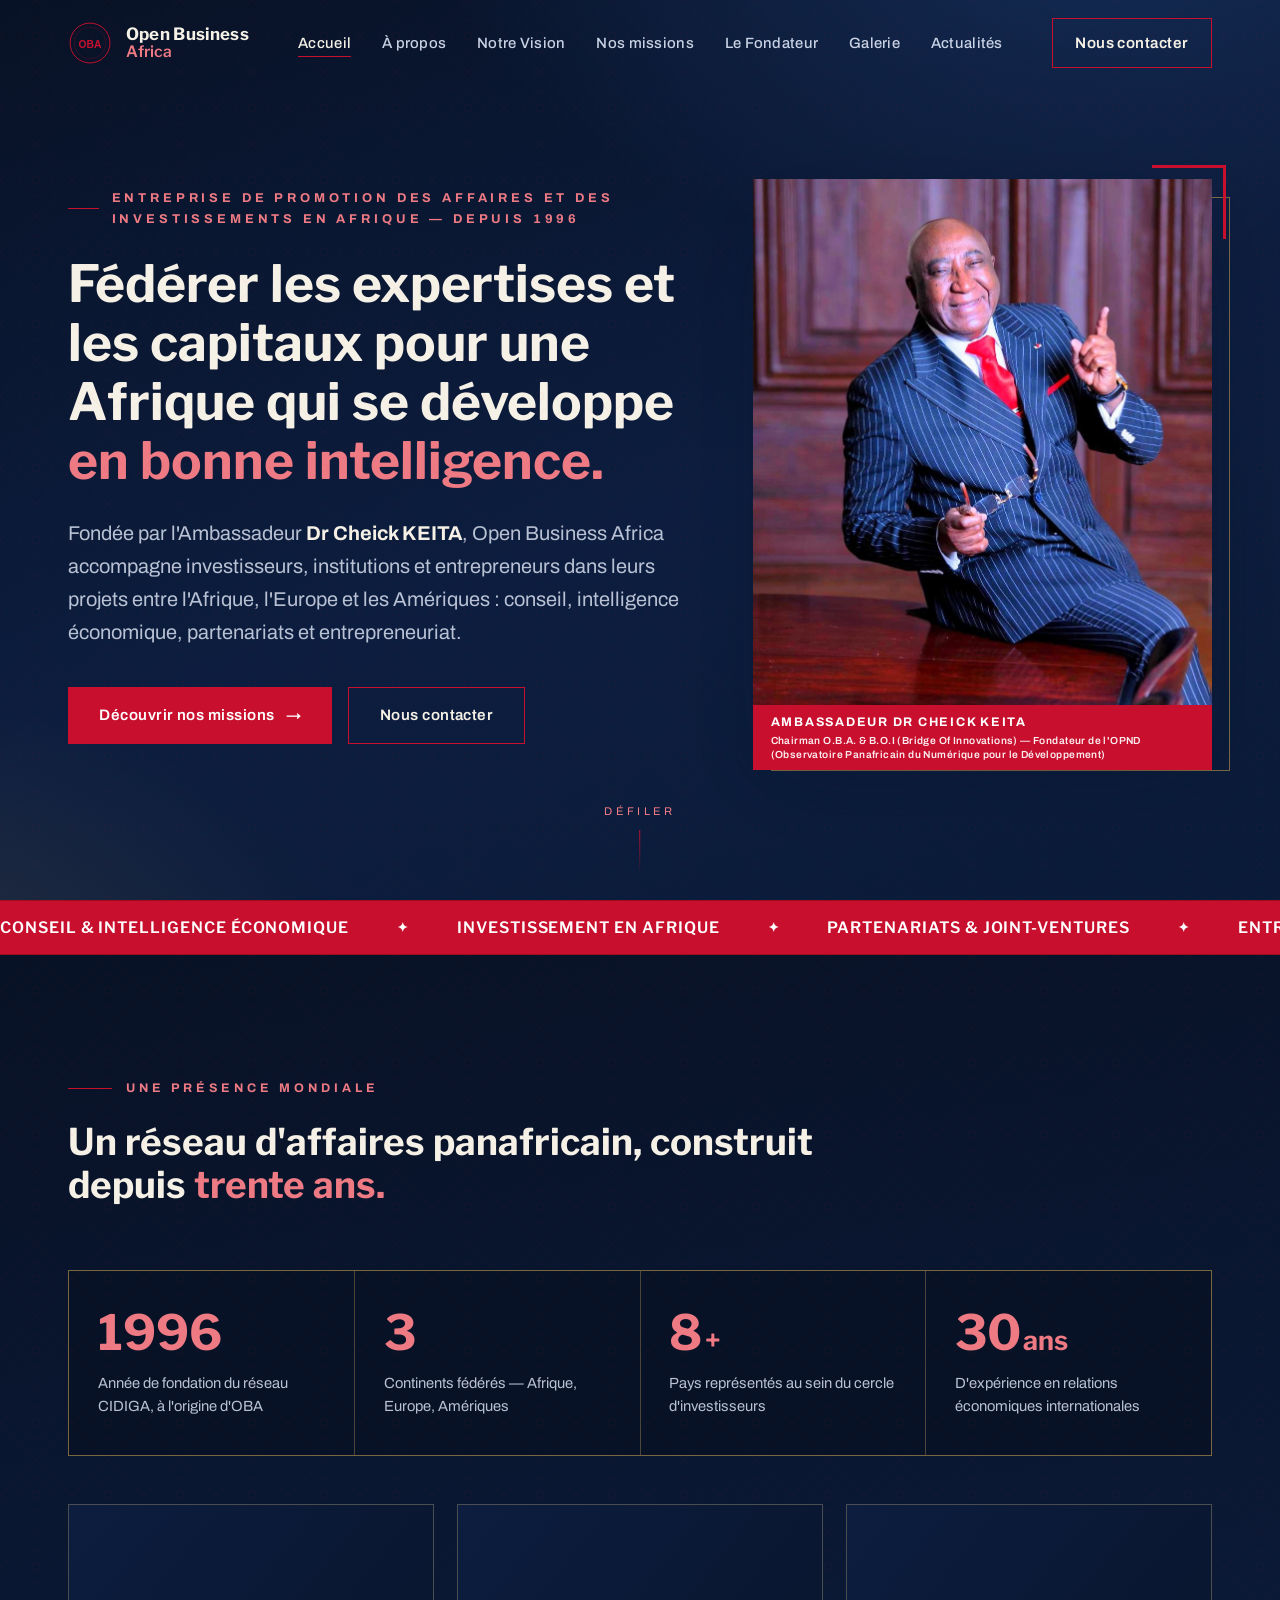
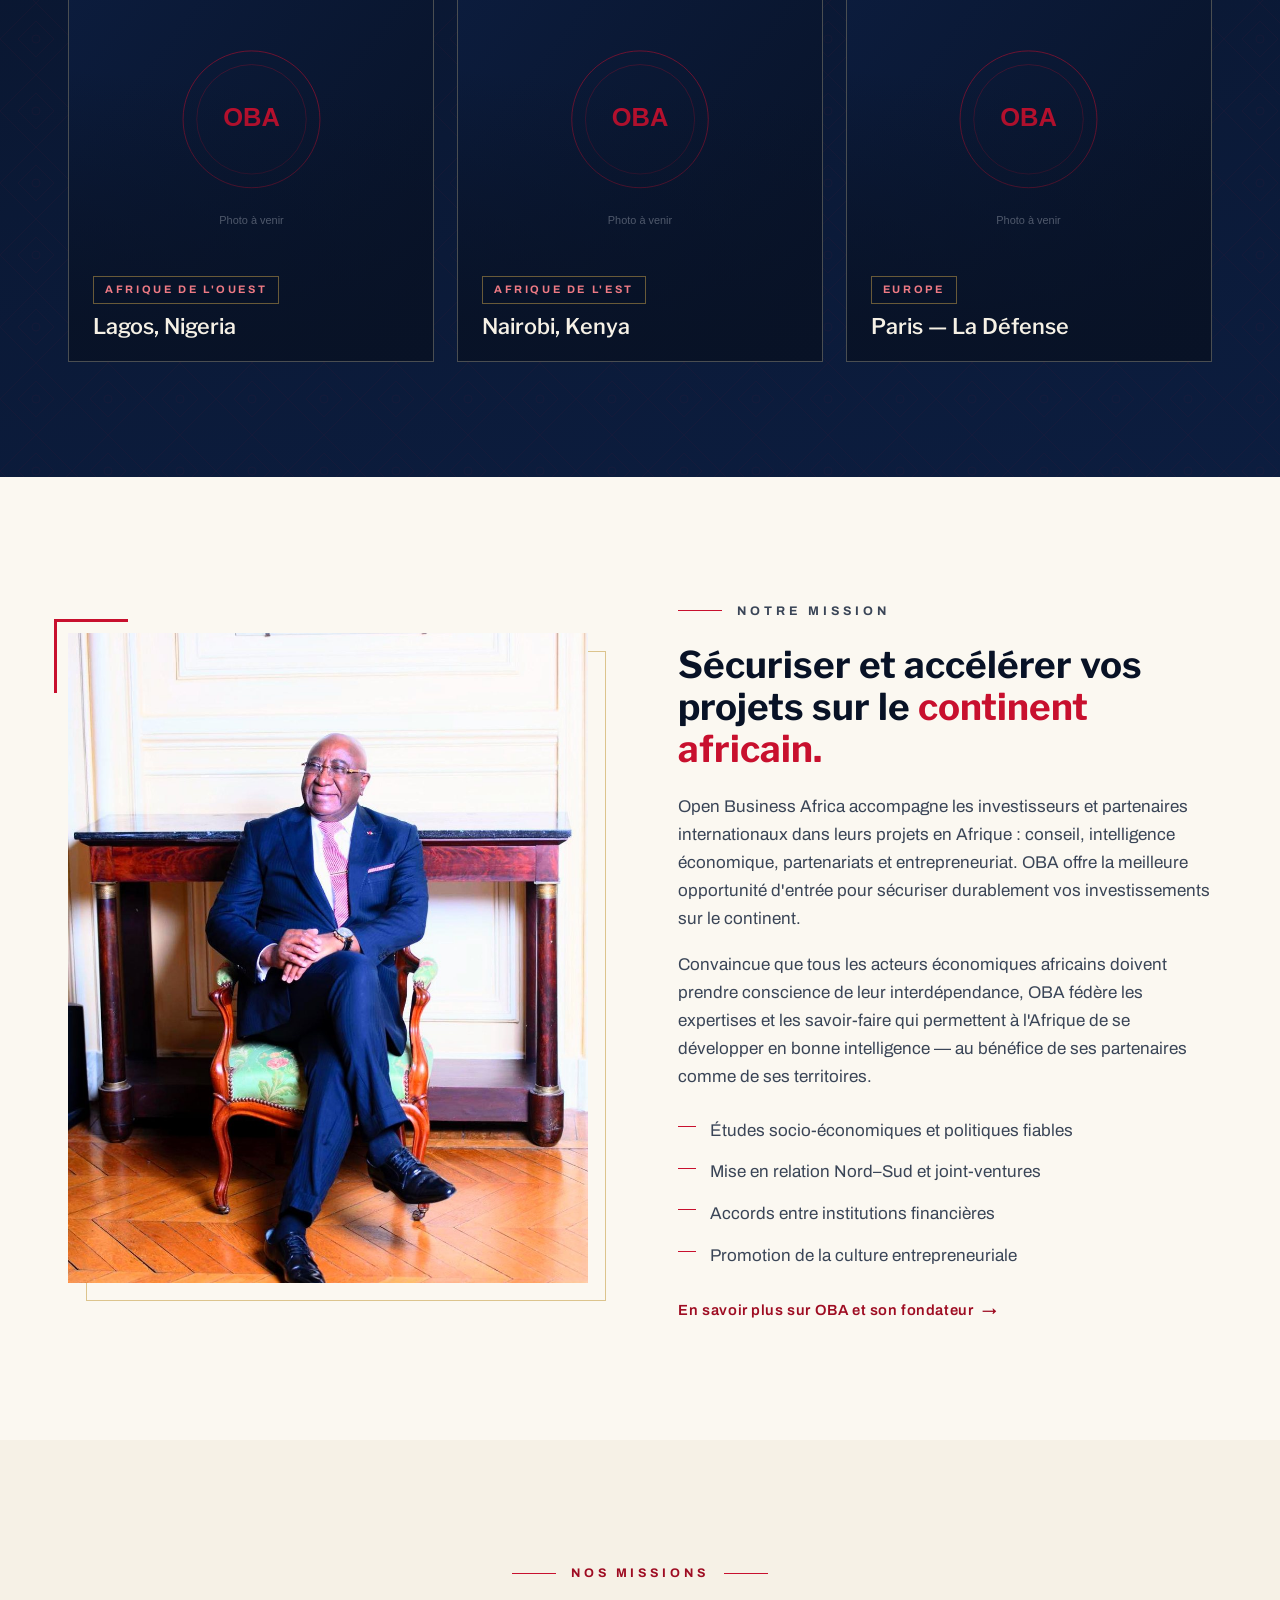
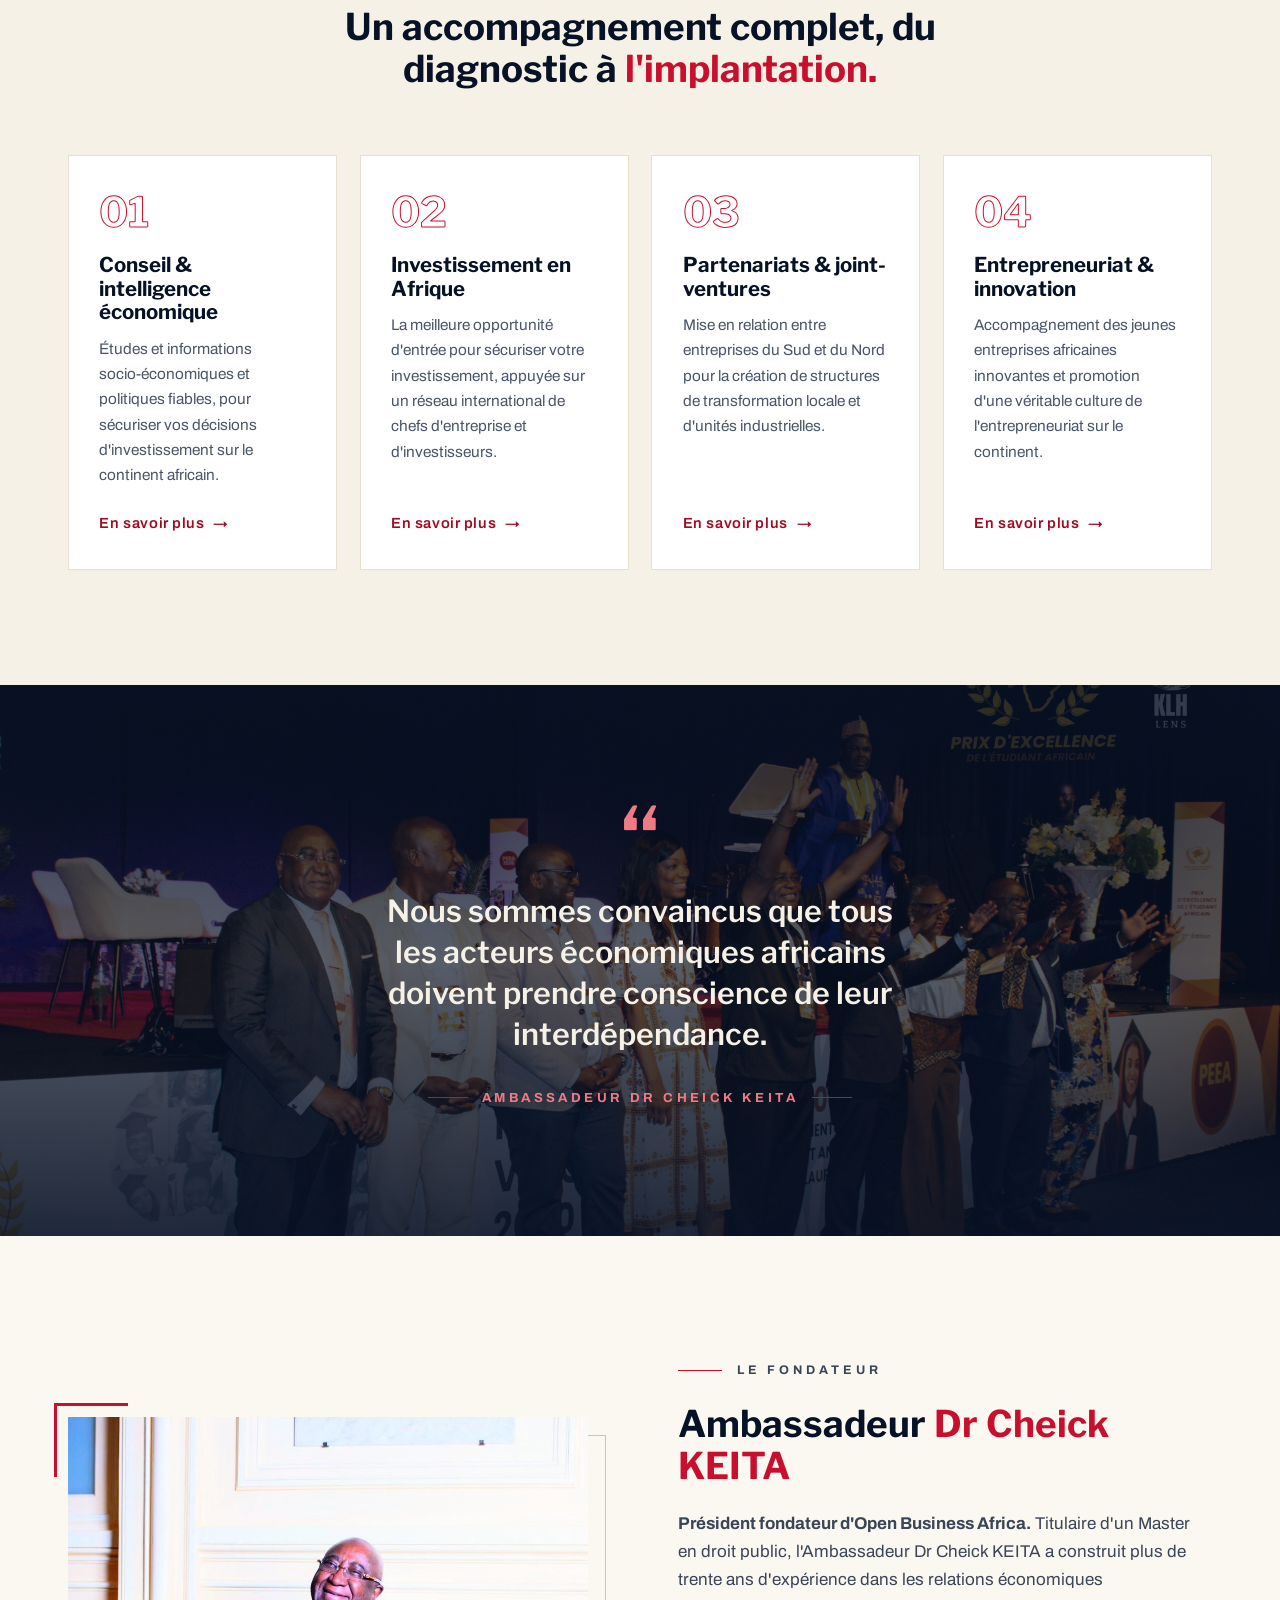
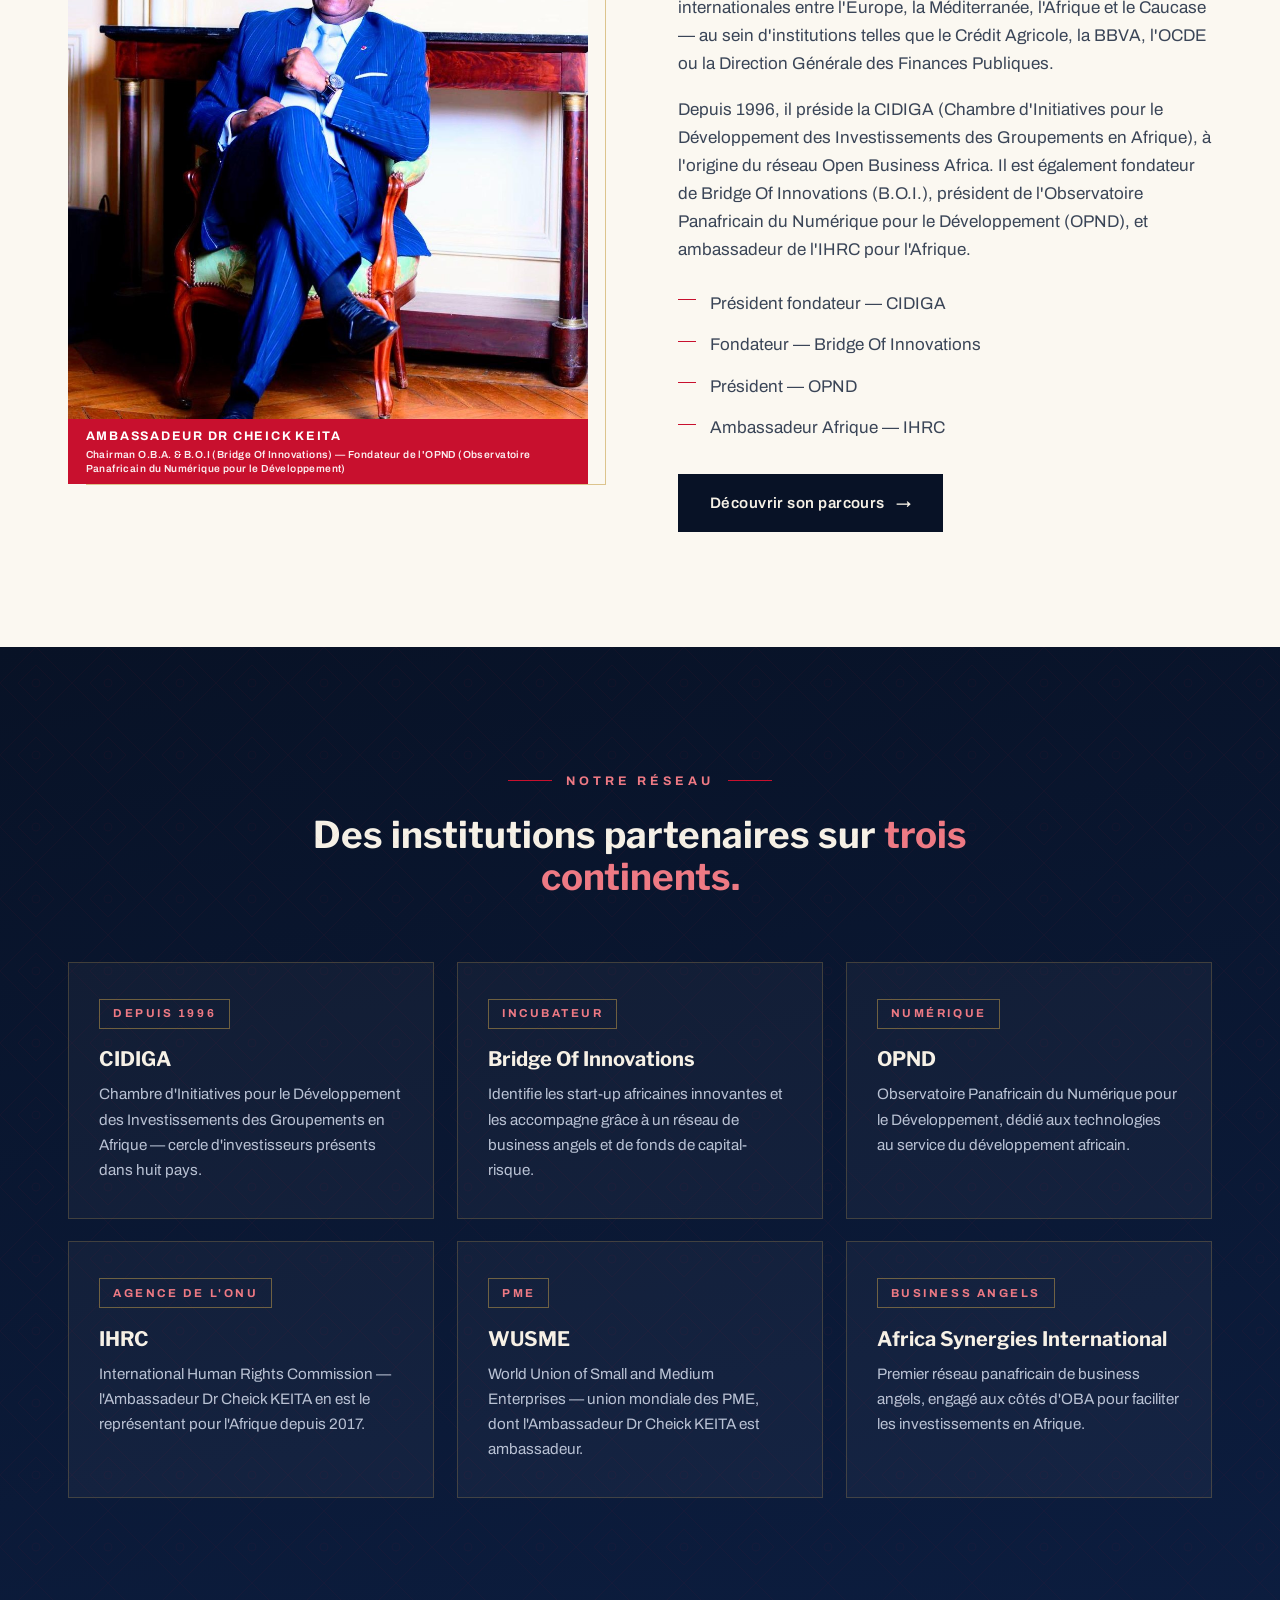
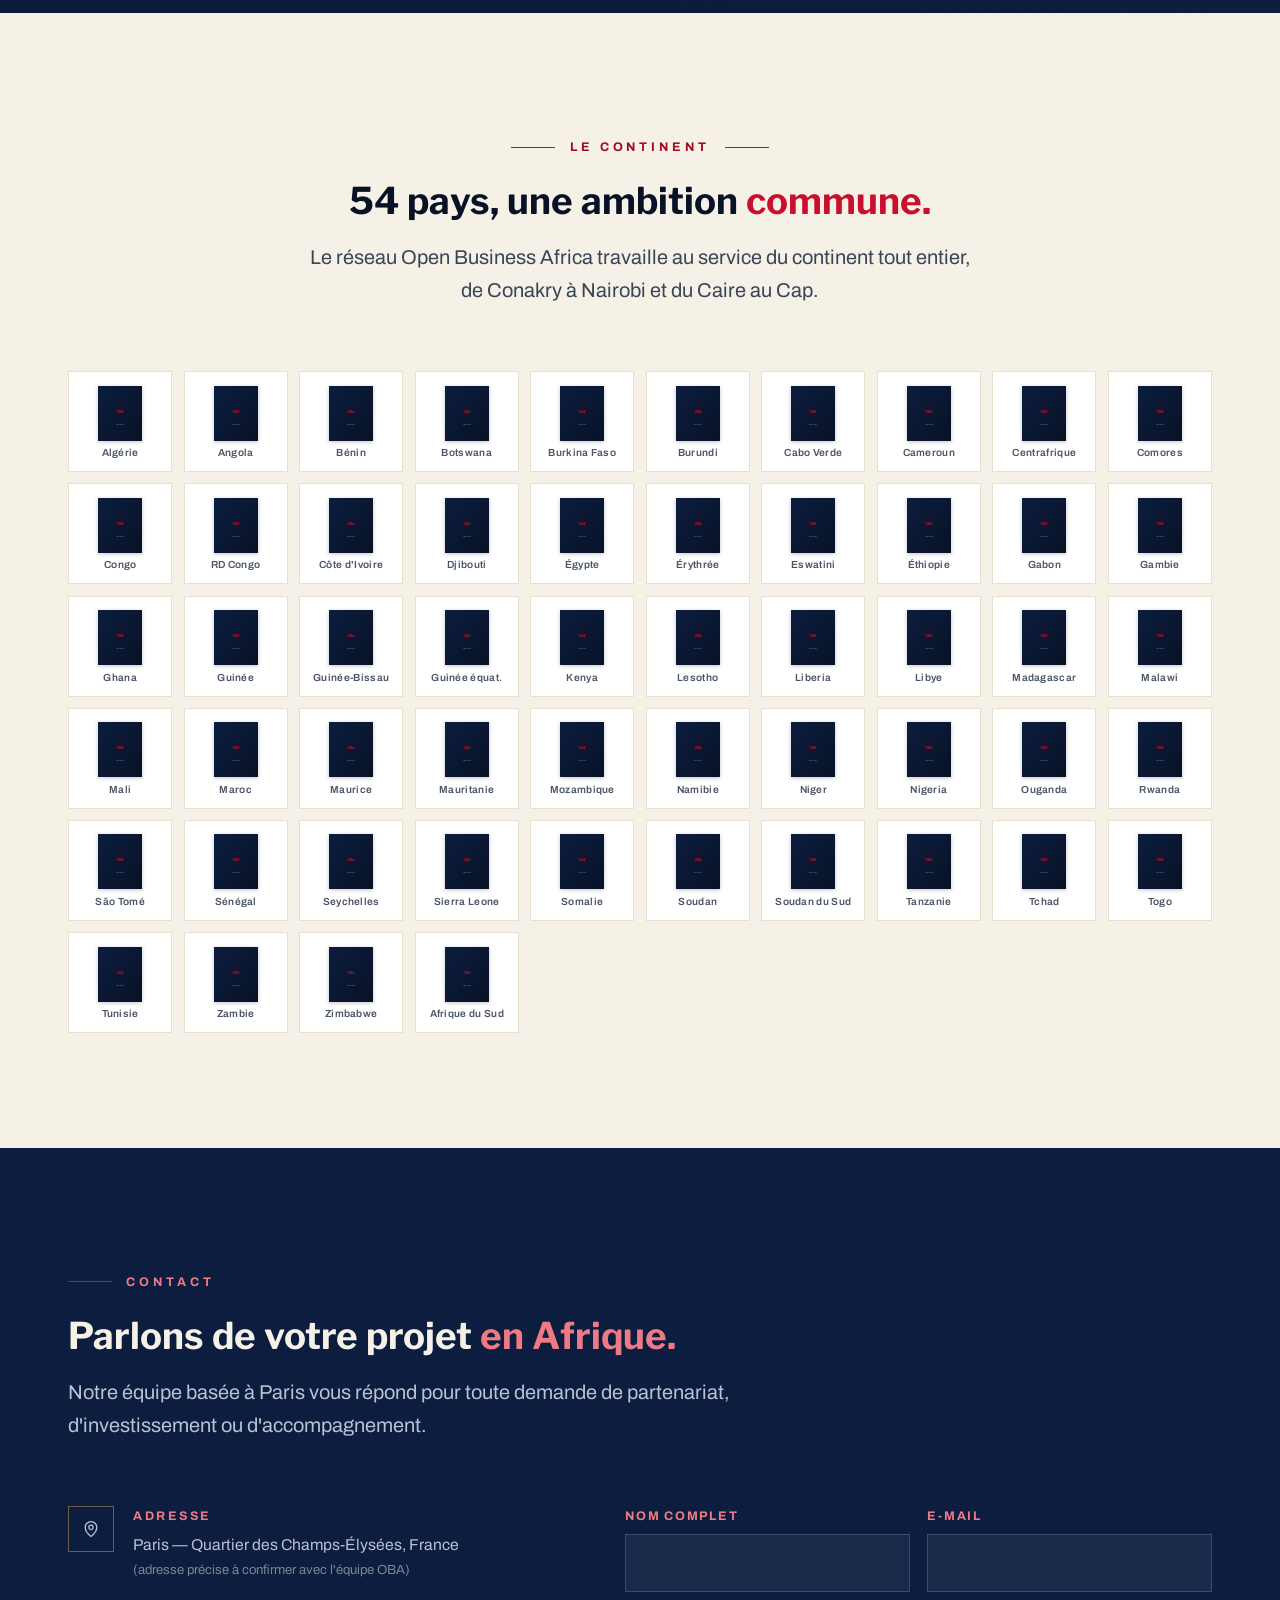
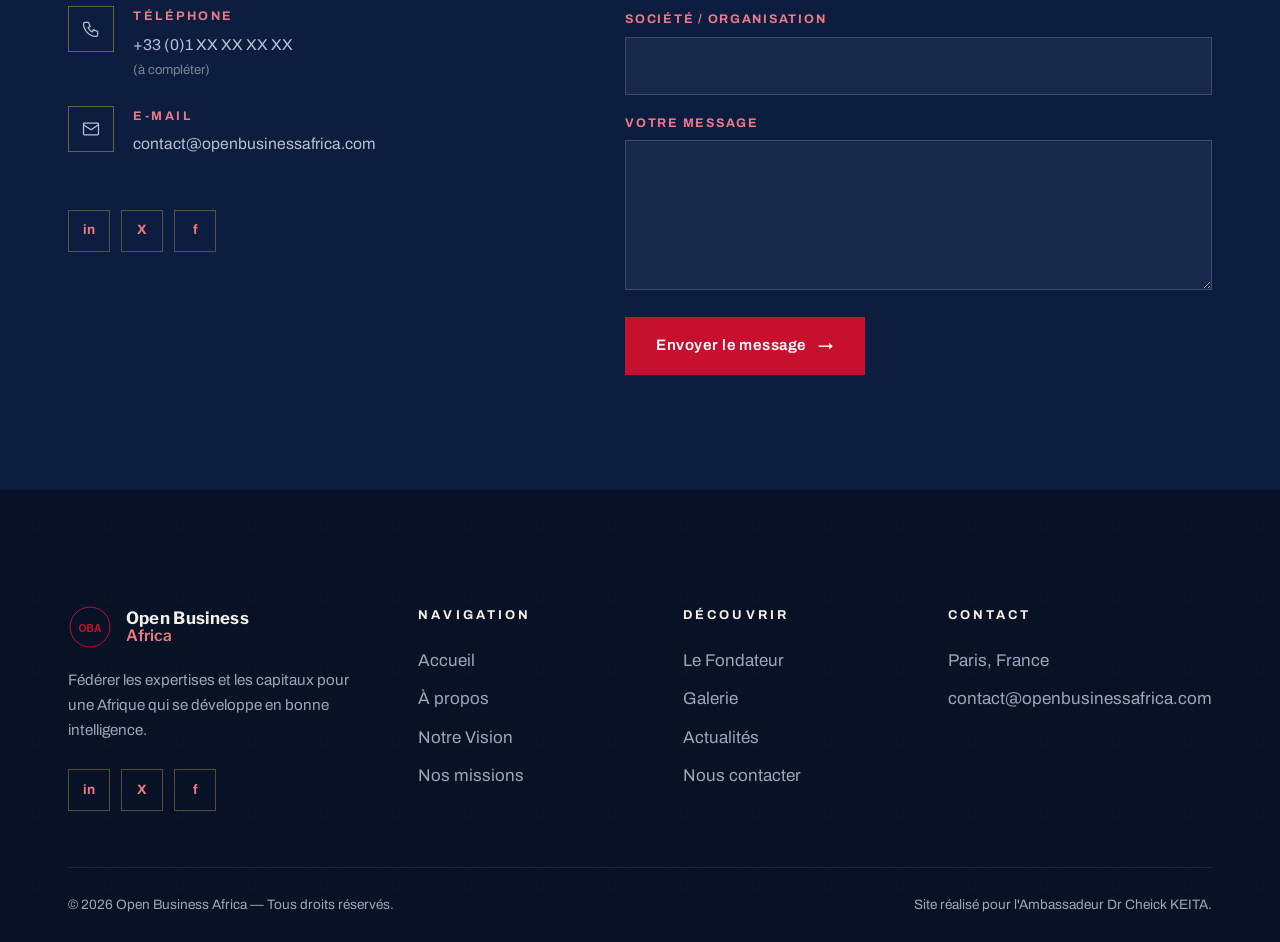
==== commit 00b8162e: "Refonte v2 : typographie classique, palette rouge/blanc, photos business, mur des 54 drapeaux" ====
--- a/index.html
+++ b/index.html
@@ -12,7 +12,7 @@
 <meta property="og:locale" content="fr_FR">
 <link rel="preconnect" href="https://fonts.googleapis.com">
 <link rel="preconnect" href="https://fonts.gstatic.com" crossorigin>
-<link href="https://fonts.googleapis.com/css2?family=Fraunces:ital,opsz,wght@0,9..144,300..900;1,9..144,300..900&family=Archivo:wght@400;500;600;700&display=swap" rel="stylesheet">
+<link href="https://fonts.googleapis.com/css2?family=Libre+Franklin:wght@400;500;600;700;800&family=Archivo:wght@400;500;600;700&display=swap" rel="stylesheet">
 <link rel="stylesheet" href="css/style.css">
 </head>
 <body id="top">
@@ -22,7 +22,7 @@
   <svg viewBox="0 0 120 120" width="70" height="70">
     <circle cx="60" cy="60" r="52" fill="none" stroke="currentColor" stroke-width="1.5" opacity="0.3"/>
     <circle class="preloader__ring" cx="60" cy="60" r="52" fill="none" stroke="currentColor" stroke-width="1.5" stroke-dasharray="327" stroke-dashoffset="327"/>
-    <text x="60" y="70" text-anchor="middle" font-family="Fraunces, serif" font-size="30" font-style="italic" fill="currentColor">OBA</text>
+    <text x="60" y="70" text-anchor="middle" font-family="Arial, sans-serif" font-size="26" font-weight="700" fill="currentColor">OBA</text>
   </svg>
 </div>
 
@@ -34,7 +34,7 @@
         <svg viewBox="0 0 64 64" width="44" height="44">
           <circle cx="32" cy="32" r="29" fill="none" stroke="currentColor" stroke-width="1.4"/>
           <circle cx="32" cy="32" r="23" fill="none" stroke="currentColor" stroke-width="0.6" opacity="0.5"/>
-          <text x="32" y="39" text-anchor="middle" font-family="Fraunces, serif" font-size="17" font-style="italic" fill="currentColor">OBA</text>
+          <text x="32" y="39" text-anchor="middle" font-family="Arial, sans-serif" font-size="15" font-weight="700" fill="currentColor">OBA</text>
         </svg>
       </span>
       <span class="brand__name"><strong>Open Business</strong><em>Africa</em></span>
@@ -120,7 +120,7 @@
     </div>
     <div class="city-grid">
       <figure class="city-card reveal">
-        <img src="https://commons.wikimedia.org/wiki/Special:FilePath/Lagos_skyline.jpg?width=1000" alt="Skyline de Lagos, Nigeria" loading="lazy">
+        <img src="https://commons.wikimedia.org/wiki/Special:FilePath/Eko_Atlantic_%28Lagos%29_Skyline.jpg?width=1000" alt="Gratte-ciel d'Eko Atlantic, Lagos" loading="lazy">
         <figcaption class="city-card__label"><span class="region">Afrique de l'Ouest</span><strong>Lagos, Nigeria</strong></figcaption>
       </figure>
       <figure class="city-card reveal" data-delay="1">
@@ -128,8 +128,8 @@
         <figcaption class="city-card__label"><span class="region">Afrique de l'Est</span><strong>Nairobi, Kenya</strong></figcaption>
       </figure>
       <figure class="city-card reveal" data-delay="2">
-        <img src="https://commons.wikimedia.org/wiki/Special:FilePath/Avenue_des_Champs-Elys%C3%A9es_from_top_of_Arc_de_triomphe_Paris.jpg?width=1000" alt="Avenue des Champs-Élysées, Paris" loading="lazy">
-        <figcaption class="city-card__label"><span class="region">Europe</span><strong>Paris, France</strong></figcaption>
+        <img src="https://commons.wikimedia.org/wiki/Special:FilePath/La_D%C3%A9fense_Skyline_%2836475934%29.jpg?width=1000" alt="Gratte-ciel de La Défense, Paris" loading="lazy">
+        <figcaption class="city-card__label"><span class="region">Europe</span><strong>Paris — La Défense</strong></figcaption>
       </figure>
     </div>
   </div>
@@ -267,6 +267,73 @@
   </div>
 </section>
 
+<!-- Mur des drapeaux -->
+<section class="section section--ivory">
+  <div class="container">
+    <div class="section-head section-head--center reveal">
+      <p class="kicker kicker--center">Le continent</p>
+      <h2 class="h-section">54 pays, une ambition <span class="gold-italic">commune.</span></h2>
+      <p class="lead">Le réseau Open Business Africa travaille au service du continent tout entier, de Conakry à Nairobi et du Caire au Cap.</p>
+    </div>
+    <div class="flag-wall reveal" data-delay="1">
+      <figure><img src="https://flagcdn.com/w80/dz.png" alt="Drapeau — Algérie" loading="lazy"><figcaption>Algérie</figcaption></figure>
+      <figure><img src="https://flagcdn.com/w80/ao.png" alt="Drapeau — Angola" loading="lazy"><figcaption>Angola</figcaption></figure>
+      <figure><img src="https://flagcdn.com/w80/bj.png" alt="Drapeau — Bénin" loading="lazy"><figcaption>Bénin</figcaption></figure>
+      <figure><img src="https://flagcdn.com/w80/bw.png" alt="Drapeau — Botswana" loading="lazy"><figcaption>Botswana</figcaption></figure>
+      <figure><img src="https://flagcdn.com/w80/bf.png" alt="Drapeau — Burkina Faso" loading="lazy"><figcaption>Burkina Faso</figcaption></figure>
+      <figure><img src="https://flagcdn.com/w80/bi.png" alt="Drapeau — Burundi" loading="lazy"><figcaption>Burundi</figcaption></figure>
+      <figure><img src="https://flagcdn.com/w80/cv.png" alt="Drapeau — Cabo Verde" loading="lazy"><figcaption>Cabo Verde</figcaption></figure>
+      <figure><img src="https://flagcdn.com/w80/cm.png" alt="Drapeau — Cameroun" loading="lazy"><figcaption>Cameroun</figcaption></figure>
+      <figure><img src="https://flagcdn.com/w80/cf.png" alt="Drapeau — Centrafrique" loading="lazy"><figcaption>Centrafrique</figcaption></figure>
+      <figure><img src="https://flagcdn.com/w80/km.png" alt="Drapeau — Comores" loading="lazy"><figcaption>Comores</figcaption></figure>
+      <figure><img src="https://flagcdn.com/w80/cg.png" alt="Drapeau — Congo" loading="lazy"><figcaption>Congo</figcaption></figure>
+      <figure><img src="https://flagcdn.com/w80/cd.png" alt="Drapeau — RD Congo" loading="lazy"><figcaption>RD Congo</figcaption></figure>
+      <figure><img src="https://flagcdn.com/w80/ci.png" alt="Drapeau — Côte d'Ivoire" loading="lazy"><figcaption>Côte d'Ivoire</figcaption></figure>
+      <figure><img src="https://flagcdn.com/w80/dj.png" alt="Drapeau — Djibouti" loading="lazy"><figcaption>Djibouti</figcaption></figure>
+      <figure><img src="https://flagcdn.com/w80/eg.png" alt="Drapeau — Égypte" loading="lazy"><figcaption>Égypte</figcaption></figure>
+      <figure><img src="https://flagcdn.com/w80/er.png" alt="Drapeau — Érythrée" loading="lazy"><figcaption>Érythrée</figcaption></figure>
+      <figure><img src="https://flagcdn.com/w80/sz.png" alt="Drapeau — Eswatini" loading="lazy"><figcaption>Eswatini</figcaption></figure>
+      <figure><img src="https://flagcdn.com/w80/et.png" alt="Drapeau — Éthiopie" loading="lazy"><figcaption>Éthiopie</figcaption></figure>
+      <figure><img src="https://flagcdn.com/w80/ga.png" alt="Drapeau — Gabon" loading="lazy"><figcaption>Gabon</figcaption></figure>
+      <figure><img src="https://flagcdn.com/w80/gm.png" alt="Drapeau — Gambie" loading="lazy"><figcaption>Gambie</figcaption></figure>
+      <figure><img src="https://flagcdn.com/w80/gh.png" alt="Drapeau — Ghana" loading="lazy"><figcaption>Ghana</figcaption></figure>
+      <figure><img src="https://flagcdn.com/w80/gn.png" alt="Drapeau — Guinée" loading="lazy"><figcaption>Guinée</figcaption></figure>
+      <figure><img src="https://flagcdn.com/w80/gw.png" alt="Drapeau — Guinée-Bissau" loading="lazy"><figcaption>Guinée-Bissau</figcaption></figure>
+      <figure><img src="https://flagcdn.com/w80/gq.png" alt="Drapeau — Guinée équat." loading="lazy"><figcaption>Guinée équat.</figcaption></figure>
+      <figure><img src="https://flagcdn.com/w80/ke.png" alt="Drapeau — Kenya" loading="lazy"><figcaption>Kenya</figcaption></figure>
+      <figure><img src="https://flagcdn.com/w80/ls.png" alt="Drapeau — Lesotho" loading="lazy"><figcaption>Lesotho</figcaption></figure>
+      <figure><img src="https://flagcdn.com/w80/lr.png" alt="Drapeau — Liberia" loading="lazy"><figcaption>Liberia</figcaption></figure>
+      <figure><img src="https://flagcdn.com/w80/ly.png" alt="Drapeau — Libye" loading="lazy"><figcaption>Libye</figcaption></figure>
+      <figure><img src="https://flagcdn.com/w80/mg.png" alt="Drapeau — Madagascar" loading="lazy"><figcaption>Madagascar</figcaption></figure>
+      <figure><img src="https://flagcdn.com/w80/mw.png" alt="Drapeau — Malawi" loading="lazy"><figcaption>Malawi</figcaption></figure>
+      <figure><img src="https://flagcdn.com/w80/ml.png" alt="Drapeau — Mali" loading="lazy"><figcaption>Mali</figcaption></figure>
+      <figure><img src="https://flagcdn.com/w80/ma.png" alt="Drapeau — Maroc" loading="lazy"><figcaption>Maroc</figcaption></figure>
+      <figure><img src="https://flagcdn.com/w80/mu.png" alt="Drapeau — Maurice" loading="lazy"><figcaption>Maurice</figcaption></figure>
+      <figure><img src="https://flagcdn.com/w80/mr.png" alt="Drapeau — Mauritanie" loading="lazy"><figcaption>Mauritanie</figcaption></figure>
+      <figure><img src="https://flagcdn.com/w80/mz.png" alt="Drapeau — Mozambique" loading="lazy"><figcaption>Mozambique</figcaption></figure>
+      <figure><img src="https://flagcdn.com/w80/na.png" alt="Drapeau — Namibie" loading="lazy"><figcaption>Namibie</figcaption></figure>
+      <figure><img src="https://flagcdn.com/w80/ne.png" alt="Drapeau — Niger" loading="lazy"><figcaption>Niger</figcaption></figure>
+      <figure><img src="https://flagcdn.com/w80/ng.png" alt="Drapeau — Nigeria" loading="lazy"><figcaption>Nigeria</figcaption></figure>
+      <figure><img src="https://flagcdn.com/w80/ug.png" alt="Drapeau — Ouganda" loading="lazy"><figcaption>Ouganda</figcaption></figure>
+      <figure><img src="https://flagcdn.com/w80/rw.png" alt="Drapeau — Rwanda" loading="lazy"><figcaption>Rwanda</figcaption></figure>
+      <figure><img src="https://flagcdn.com/w80/st.png" alt="Drapeau — São Tomé" loading="lazy"><figcaption>São Tomé</figcaption></figure>
+      <figure><img src="https://flagcdn.com/w80/sn.png" alt="Drapeau — Sénégal" loading="lazy"><figcaption>Sénégal</figcaption></figure>
+      <figure><img src="https://flagcdn.com/w80/sc.png" alt="Drapeau — Seychelles" loading="lazy"><figcaption>Seychelles</figcaption></figure>
+      <figure><img src="https://flagcdn.com/w80/sl.png" alt="Drapeau — Sierra Leone" loading="lazy"><figcaption>Sierra Leone</figcaption></figure>
+      <figure><img src="https://flagcdn.com/w80/so.png" alt="Drapeau — Somalie" loading="lazy"><figcaption>Somalie</figcaption></figure>
+      <figure><img src="https://flagcdn.com/w80/sd.png" alt="Drapeau — Soudan" loading="lazy"><figcaption>Soudan</figcaption></figure>
+      <figure><img src="https://flagcdn.com/w80/ss.png" alt="Drapeau — Soudan du Sud" loading="lazy"><figcaption>Soudan du Sud</figcaption></figure>
+      <figure><img src="https://flagcdn.com/w80/tz.png" alt="Drapeau — Tanzanie" loading="lazy"><figcaption>Tanzanie</figcaption></figure>
+      <figure><img src="https://flagcdn.com/w80/td.png" alt="Drapeau — Tchad" loading="lazy"><figcaption>Tchad</figcaption></figure>
+      <figure><img src="https://flagcdn.com/w80/tg.png" alt="Drapeau — Togo" loading="lazy"><figcaption>Togo</figcaption></figure>
+      <figure><img src="https://flagcdn.com/w80/tn.png" alt="Drapeau — Tunisie" loading="lazy"><figcaption>Tunisie</figcaption></figure>
+      <figure><img src="https://flagcdn.com/w80/zm.png" alt="Drapeau — Zambie" loading="lazy"><figcaption>Zambie</figcaption></figure>
+      <figure><img src="https://flagcdn.com/w80/zw.png" alt="Drapeau — Zimbabwe" loading="lazy"><figcaption>Zimbabwe</figcaption></figure>
+      <figure><img src="https://flagcdn.com/w80/za.png" alt="Drapeau — Afrique du Sud" loading="lazy"><figcaption>Afrique du Sud</figcaption></figure>
+    </div>
+  </div>
+</section>
+
 <!-- Contact -->
 <section class="section section--dark" id="contact" style="background:var(--navy)">
   <div class="container">
@@ -347,7 +414,7 @@
           <span class="brand__mark" aria-hidden="true">
             <svg viewBox="0 0 64 64" width="44" height="44">
               <circle cx="32" cy="32" r="29" fill="none" stroke="currentColor" stroke-width="1.4"/>
-              <text x="32" y="39" text-anchor="middle" font-family="Fraunces, serif" font-size="17" font-style="italic" fill="currentColor">OBA</text>
+              <text x="32" y="39" text-anchor="middle" font-family="Arial, sans-serif" font-size="15" font-weight="700" fill="currentColor">OBA</text>
             </svg>
           </span>
           <span class="brand__name"><strong>Open Business</strong><em>Africa</em></span>
--- a/css/style.css
+++ b/css/style.css
@@ -1,6 +1,6 @@
 /* ==========================================================================
    OPEN BUSINESS AFRICA — Design System « Prestige Panafricain »
-   Bleu nuit · Or · Ivoire — Fraunces / Archivo
+   Bleu nuit · Rouge · Blanc — Libre Franklin / Archivo
    ========================================================================== */
 
 :root{
@@ -9,9 +9,9 @@
   --navy:#0C1D3F;
   --navy-2:#122A55;
   --navy-3:#1A3768;
-  --gold:#C9A24B;
-  --gold-light:#E8CD8A;
-  --gold-deep:#A8823A;
+  --gold:#C8102E;
+  --gold-light:#EE7A84;
+  --gold-deep:#9E0C22;
   --ivory:#F6F1E6;
   --paper:#FBF8F1;
   --white:#FFFFFF;
@@ -19,7 +19,7 @@
   --ink:#101828;
 
   /* Typo */
-  --font-display:"Fraunces",Georgia,serif;
+  --font-display:"Libre Franklin","Helvetica Neue",Arial,sans-serif;
   --font-body:"Archivo","Helvetica Neue",Arial,sans-serif;
 
   /* Rythme */
@@ -49,16 +49,17 @@
 ul{list-style:none}
 button{font:inherit;cursor:pointer;border:0;background:none}
 
-::selection{background:var(--gold);color:var(--midnight)}
+::selection{background:var(--gold);color:#fff}
 
 .container{max-width:var(--container);margin-inline:auto;padding-inline:var(--gutter)}
 
 /* ------------------------------------------------ Typographie */
-h1,h2,h3,.display{font-family:var(--font-display);font-weight:600;line-height:1.08;color:var(--midnight)}
-.h-hero{font-size:clamp(2.6rem,6vw,4.9rem);font-weight:560;letter-spacing:-.01em}
-.h-section{font-size:clamp(2rem,4.2vw,3.3rem);font-weight:560;letter-spacing:-.01em}
+h1,h2,h3,.display{font-family:var(--font-display);font-weight:700;line-height:1.15;color:var(--midnight)}
+.h-hero{font-size:clamp(1.9rem,4vw,3.2rem);font-weight:700;letter-spacing:0}
+.h-section{font-size:clamp(1.55rem,2.9vw,2.3rem);font-weight:700;letter-spacing:0}
 .h-card{font-family:var(--font-display);font-size:1.45rem;font-weight:600;line-height:1.2}
-.gold-italic{font-style:italic;font-weight:430;color:var(--gold)}
+.gold-italic{font-style:normal;font-weight:700;color:var(--gold)}
+.section--dark .gold-italic,.hero .gold-italic,.page-hero .gold-italic,.cta-band .gold-italic{color:var(--gold-light)}
 .on-dark{color:var(--ivory)}
 .lead{font-size:clamp(1.05rem,1.6vw,1.25rem);color:#3A4557;max-width:62ch}
 .on-dark-p{color:#B9C2D4}
@@ -101,8 +102,8 @@
 .brand{display:flex;align-items:center;gap:.85rem;color:var(--ivory)}
 .brand__mark{color:var(--gold);display:grid;place-items:center}
 .brand__name{display:flex;flex-direction:column;line-height:1.05;font-family:var(--font-display)}
-.brand__name strong{font-size:1.06rem;font-weight:640;letter-spacing:.02em}
-.brand__name em{font-style:italic;font-weight:420;color:var(--gold);font-size:.98rem}
+.brand__name strong{font-size:1.06rem;font-weight:700;letter-spacing:.02em}
+.brand__name em{font-style:normal;font-weight:600;color:var(--gold-light);font-size:.98rem}
 
 .main-nav ul{display:flex;gap:clamp(1rem,2.4vw,2.1rem);align-items:center}
 .main-nav a{
@@ -121,12 +122,12 @@
   display:inline-flex;align-items:center;gap:.7rem;
   font-weight:600;font-size:.95rem;letter-spacing:.03em;
   padding:.95rem 1.9rem;border:1px solid var(--gold);
-  color:var(--midnight);background:var(--gold);
+  color:#fff;background:var(--gold);
   transition:background .35s var(--ease),color .35s,border-color .35s,transform .35s;
 }
-.btn:hover{background:var(--gold-light);border-color:var(--gold-light);transform:translateY(-2px)}
+.btn:hover{background:var(--gold-deep);border-color:var(--gold-deep);transform:translateY(-2px)}
 .btn--ghost{background:transparent;color:var(--ivory)}
-.btn--ghost:hover{background:var(--gold);color:var(--midnight)}
+.btn--ghost:hover{background:var(--gold);color:#fff}
 .btn--dark{background:var(--midnight);border-color:var(--midnight);color:var(--ivory)}
 .btn--dark:hover{background:var(--navy-2);border-color:var(--navy-2)}
 .btn .arrow{transition:transform .35s var(--ease)}
@@ -143,7 +144,7 @@
 /* ------------------------------------------------ Motif africain (fond subtil) */
 .pattern-dark::before{
   content:"";position:absolute;inset:0;pointer-events:none;opacity:.05;
-  background-image:url("data:image/svg+xml,%3Csvg xmlns='http://www.w3.org/2000/svg' width='72' height='72' viewBox='0 0 72 72'%3E%3Cg fill='none' stroke='%23C9A24B' stroke-width='1'%3E%3Cpath d='M0 36 L36 0 L72 36 L36 72 Z'/%3E%3Cpath d='M18 36 L36 18 L54 36 L36 54 Z'/%3E%3Ccircle cx='36' cy='36' r='4'/%3E%3C/g%3E%3C/svg%3E");
+  background-image:url("data:image/svg+xml,%3Csvg xmlns='http://www.w3.org/2000/svg' width='72' height='72' viewBox='0 0 72 72'%3E%3Cg fill='none' stroke='%23C8102E' stroke-width='1'%3E%3Cpath d='M0 36 L36 0 L72 36 L36 72 Z'/%3E%3Cpath d='M18 36 L36 18 L54 36 L36 54 Z'/%3E%3Ccircle cx='36' cy='36' r='4'/%3E%3C/g%3E%3C/svg%3E");
 }
 
 /* ------------------------------------------------ Hero accueil */
@@ -185,7 +186,7 @@
 .hero__portrait img{box-shadow:var(--shadow-lg)}
 .frame figcaption{
   position:absolute;z-index:4;left:0;bottom:-1.1rem;
-  background:var(--gold);color:var(--midnight);
+  background:var(--gold);color:#fff;
   font-size:.78rem;font-weight:700;letter-spacing:.14em;text-transform:uppercase;
   padding:.55rem 1.1rem;max-width:min(100%,34rem);line-height:1.35;
 }
@@ -208,12 +209,12 @@
 
 /* ------------------------------------------------ Bandeau défilant */
 .marquee{
-  background:var(--gold);color:var(--midnight);overflow:hidden;
+  background:var(--gold);color:#fff;overflow:hidden;
   padding-block:.85rem;border-block:1px solid var(--gold-deep);
 }
 .marquee__track{display:flex;gap:3rem;width:max-content;animation:marquee 30s linear infinite}
 .marquee span{
-  font-family:var(--font-display);font-style:italic;font-size:1.05rem;font-weight:500;
+  font-family:var(--font-display);font-style:normal;font-size:.98rem;font-weight:600;letter-spacing:.06em;text-transform:uppercase;
   display:flex;align-items:center;gap:3rem;white-space:nowrap;
 }
 .marquee span::after{content:"✦";font-style:normal;font-size:.8rem}
@@ -233,10 +234,10 @@
 .stats{display:grid;grid-template-columns:repeat(4,1fr);gap:1px;background:rgba(201,162,75,.35);border:1px solid rgba(201,162,75,.35)}
 .stat{background:var(--midnight);padding:2.4rem 1.8rem;text-align:left}
 .stat__num{
-  font-family:var(--font-display);font-size:clamp(2.6rem,4.5vw,3.8rem);font-weight:560;
-  color:var(--gold);line-height:1;display:flex;align-items:baseline;gap:.15rem;
-}
-.stat__suffix{font-size:.55em;font-style:italic}
+  font-family:var(--font-display);font-size:clamp(2.2rem,3.8vw,3.2rem);font-weight:700;
+  color:var(--gold-light);line-height:1;display:flex;align-items:baseline;gap:.15rem;
+}
+.stat__suffix{font-size:.55em}
 .stat__label{margin-top:.9rem;color:#B9C2D4;font-size:.92rem;line-height:1.5}
 
 /* ------------------------------------------------ Cartes mission */
@@ -254,7 +255,7 @@
 .pillar:hover{transform:translateY(-8px);box-shadow:var(--shadow-md);border-color:transparent}
 .pillar:hover::before{transform:scaleX(1)}
 .pillar__num{
-  font-family:var(--font-display);font-style:italic;font-weight:300;font-size:2.6rem;
+  font-family:var(--font-display);font-weight:700;font-size:2.6rem;
   color:transparent;-webkit-text-stroke:1px var(--gold);line-height:1;margin-bottom:1.2rem;display:block;
 }
 .pillar h3{font-size:1.28rem;margin-bottom:.8rem}
@@ -300,12 +301,12 @@
   background:linear-gradient(180deg,rgba(8,18,38,.84),rgba(8,18,38,.68) 50%,rgba(8,18,38,.9));
 }
 .quote-band blockquote{
-  font-family:var(--font-display);font-style:italic;font-weight:430;
-  font-size:clamp(1.5rem,3.4vw,2.6rem);line-height:1.35;max-width:20em;margin-inline:auto;
+  font-family:var(--font-display);font-style:normal;font-weight:600;
+  font-size:clamp(1.25rem,2.5vw,1.9rem);line-height:1.35;max-width:20em;margin-inline:auto;
   padding-inline:var(--gutter);
 }
 .quote-band blockquote::before{
-  content:"“";display:block;font-size:3em;line-height:.6;color:var(--gold);font-style:normal;margin-bottom:.25em;
+  content:"“";display:block;font-size:3em;line-height:.6;color:var(--gold-light);font-style:normal;margin-bottom:.25em;
 }
 .quote-band cite{
   display:inline-flex;align-items:center;gap:.9rem;margin-top:2rem;
@@ -330,7 +331,7 @@
 }
 .section--dark .timeline__item::before{background:var(--midnight)}
 .timeline__year{
-  font-family:var(--font-display);font-style:italic;font-size:1.5rem;color:var(--gold-deep);
+  font-family:var(--font-display);font-weight:700;font-size:1.25rem;color:var(--gold-deep);
   display:block;margin-bottom:.35rem;
 }
 .section--dark .timeline__year{color:var(--gold-light)}
@@ -441,7 +442,7 @@
   display:grid;grid-template-columns:200px 1fr;gap:1.5rem;
   padding:1.4rem 0;border-bottom:1px solid #E7E0CF;align-items:baseline;
 }
-.role__org{font-family:var(--font-display);font-style:italic;color:var(--gold-deep);font-size:1.02rem}
+.role__org{font-family:var(--font-display);font-weight:700;color:var(--gold-deep);font-size:.98rem}
 .role h3{font-size:1.08rem;font-family:var(--font-body);font-weight:650;color:var(--ink)}
 .role p{font-size:.92rem;color:#5A6577;margin-top:.3rem}
 .section--dark .roles{border-color:rgba(201,162,75,.25)}
@@ -458,7 +459,7 @@
   transition:all .3s var(--ease);
 }
 .gallery-filters button:hover{border-color:var(--gold)}
-.gallery-filters button.is-active{background:var(--midnight);color:var(--gold-light);border-color:var(--midnight)}
+.gallery-filters button.is-active{background:var(--gold);color:#fff;border-color:var(--gold)}
 
 .gallery-grid{columns:3;column-gap:1.4rem}
 .gallery-item{
@@ -479,7 +480,7 @@
 }
 .gallery-empty{
   text-align:center;padding:4rem 1rem;border:1px dashed #D8D0BC;color:#5A6577;
-  font-family:var(--font-display);font-style:italic;font-size:1.15rem;
+  font-family:var(--font-display);font-size:1.05rem;
 }
 
 /* Lightbox */
@@ -499,7 +500,7 @@
   width:52px;height:52px;display:grid;place-items:center;
   border:1px solid rgba(201,162,75,.4);transition:all .3s;background:rgba(8,18,38,.5);
 }
-.lightbox__close:hover,.lightbox__nav:hover{background:var(--gold);color:var(--midnight)}
+.lightbox__close:hover,.lightbox__nav:hover{background:var(--gold);color:#fff}
 .lightbox__close{top:1.2rem;right:1.2rem}
 .lightbox__nav--prev{left:1.2rem;top:50%;transform:translateY(-50%)}
 .lightbox__nav--next{right:1.2rem;top:50%;transform:translateY(-50%)}
@@ -535,7 +536,7 @@
   transition:all .3s var(--ease);
 }
 .news-filters button:hover{border-color:var(--gold)}
-.news-filters button.is-active{background:var(--midnight);color:var(--gold-light);border-color:var(--midnight)}
+.news-filters button.is-active{background:var(--gold);color:#fff;border-color:var(--gold)}
 
 /* ------------------------------------------------ Contact */
 .contact-grid{display:grid;grid-template-columns:minmax(0,.9fr) minmax(0,1.1fr);gap:clamp(2.5rem,6vw,5rem)}
@@ -585,16 +586,16 @@
   border:1px solid rgba(201,162,75,.4);color:var(--gold-light);font-size:.85rem;font-weight:700;
   transition:all .3s;
 }
-.socials a:hover{background:var(--gold);color:var(--midnight)}
+.socials a:hover{background:var(--gold);color:#fff}
 .to-top{
   position:fixed;right:1.4rem;bottom:1.4rem;z-index:90;
   width:50px;height:50px;display:grid;place-items:center;
-  background:var(--gold);color:var(--midnight);font-size:1.1rem;box-shadow:var(--shadow-md);
+  background:var(--gold);color:#fff;font-size:1.1rem;box-shadow:var(--shadow-md);
   opacity:0;visibility:hidden;transform:translateY(12px);
   transition:all .4s var(--ease);
 }
 .to-top.is-visible{opacity:1;visibility:visible;transform:none}
-.to-top:hover{background:var(--gold-light)}
+.to-top:hover{background:var(--gold-deep)}
 
 /* ------------------------------------------------ Révélations au scroll */
 .reveal{opacity:0;transform:translateY(34px);transition:opacity .9s var(--ease),transform .9s var(--ease)}
@@ -648,3 +649,17 @@
   .stat{padding:1.8rem 1.4rem}
   .lightbox__nav{display:none}
 }
+
+/* ------------------------------------------------ Mur des drapeaux africains */
+.flag-wall{
+  display:grid;grid-template-columns:repeat(auto-fill,minmax(102px,1fr));
+  gap:.7rem;margin-top:3rem;
+}
+.flag-wall figure{
+  background:var(--white);border:1px solid #E7E0CF;padding:.85rem .35rem .7rem;
+  text-align:center;transition:transform .3s var(--ease),box-shadow .3s,border-color .3s;
+}
+.flag-wall figure:hover{transform:translateY(-4px);box-shadow:var(--shadow-md);border-color:var(--gold)}
+
+.flag-wall figcaption{font-size:.64rem;font-weight:600;letter-spacing:.03em;color:#4A5568;margin-top:.4rem;line-height:1.25}
+.flag-wall img{width:44px;height:auto;margin-inline:auto;display:block;box-shadow:0 1px 4px rgba(8,18,38,.25)}
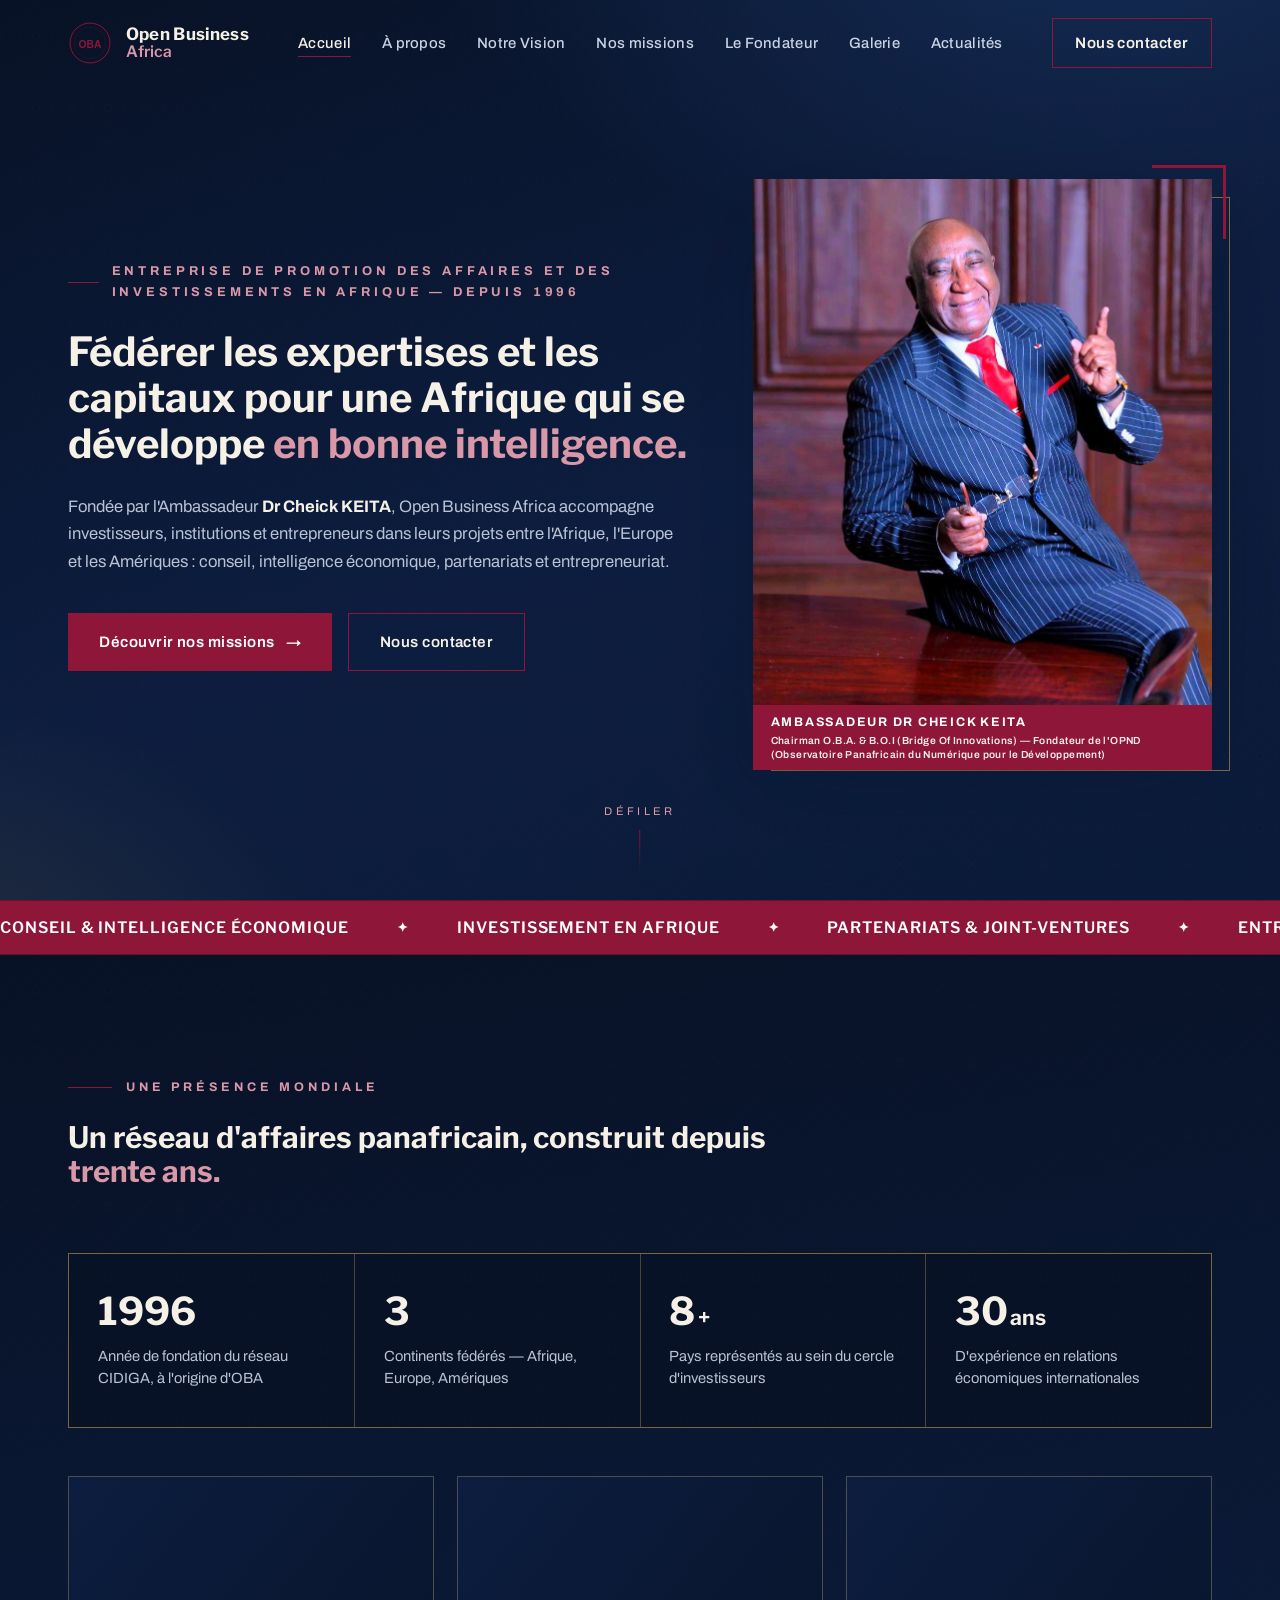
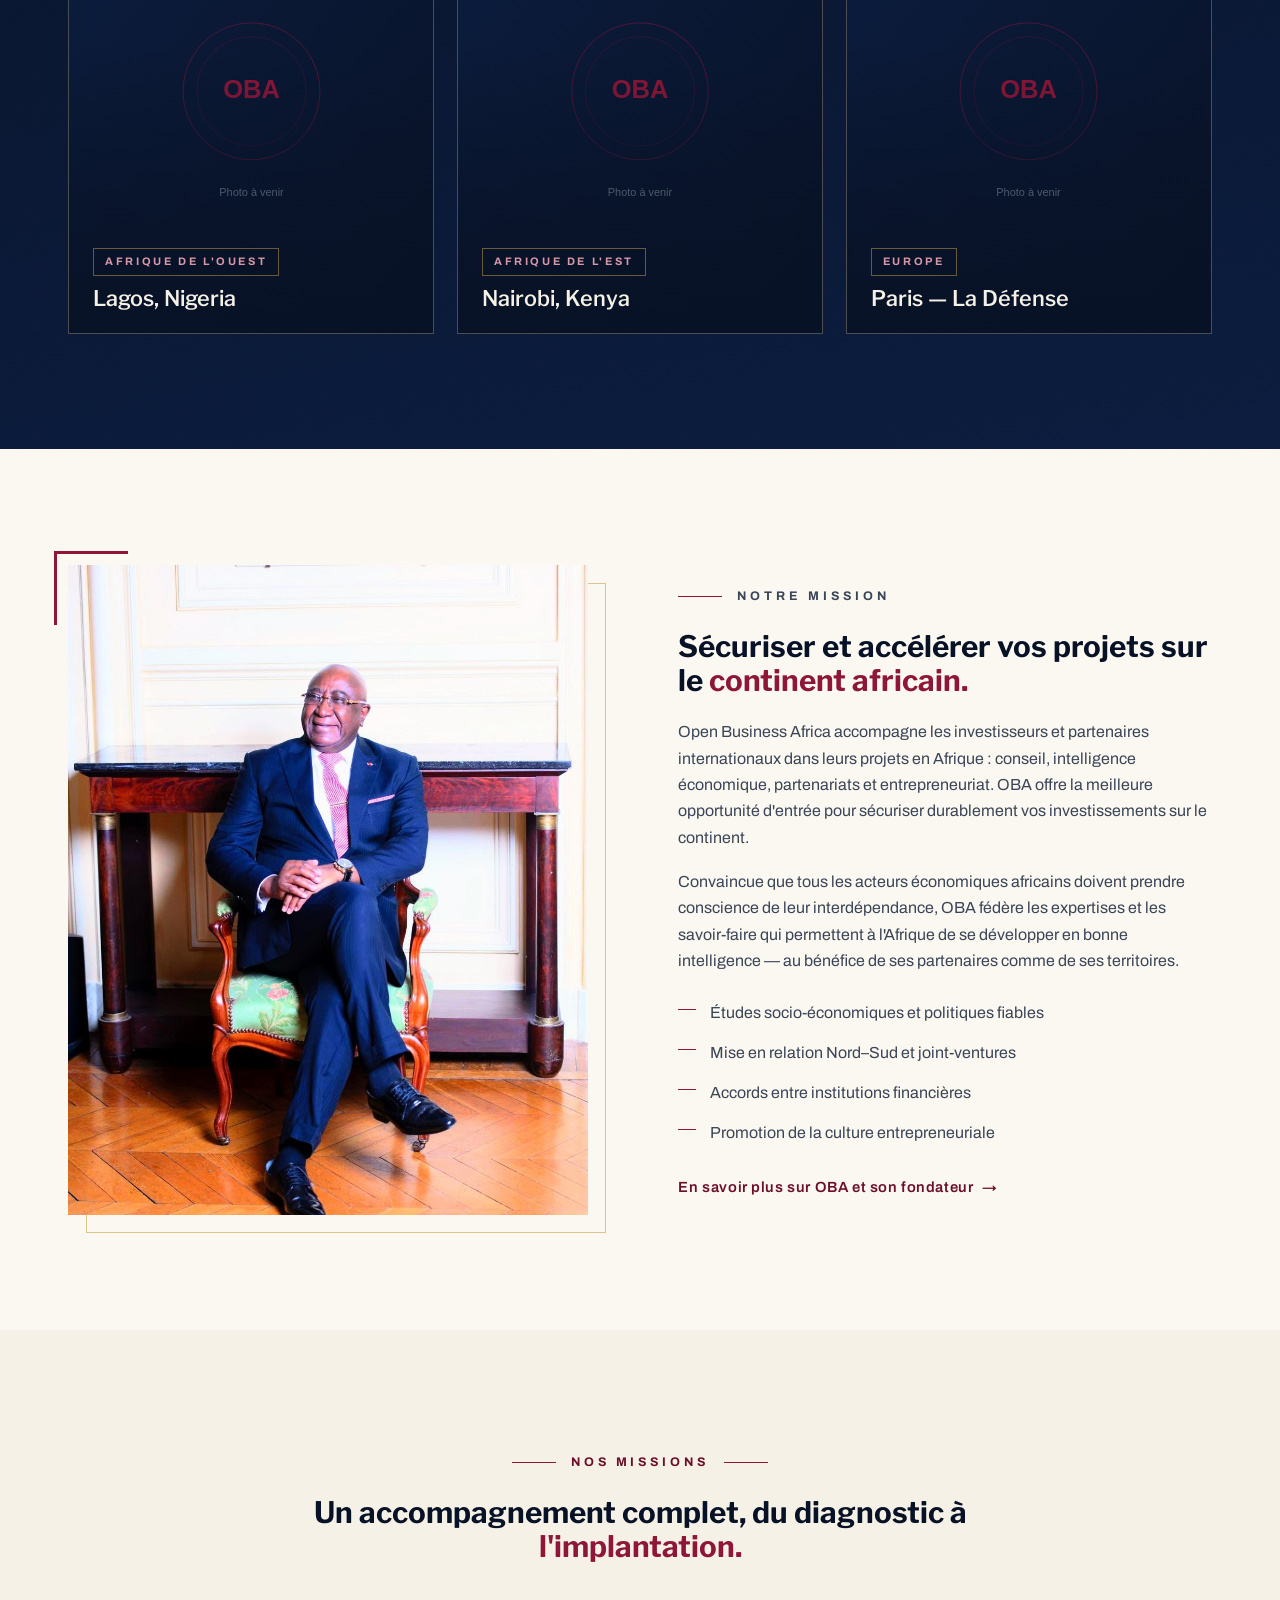
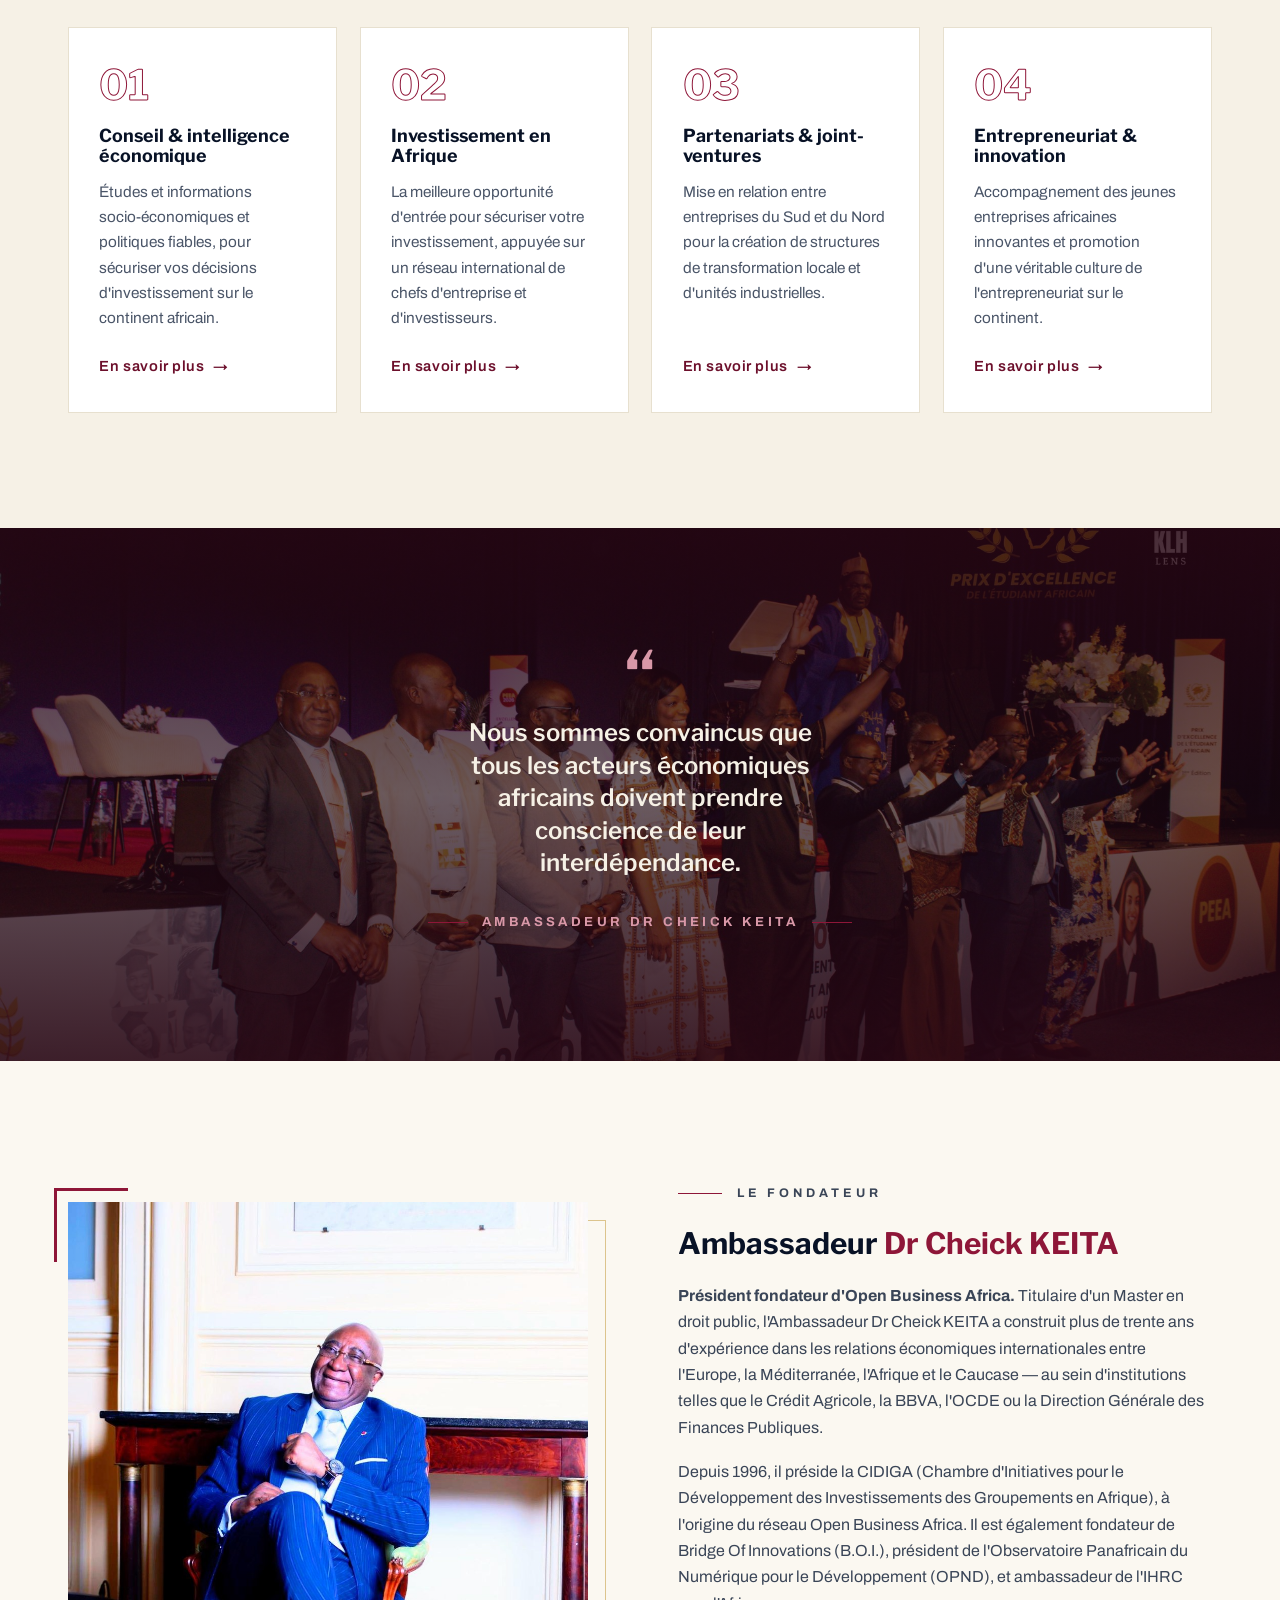
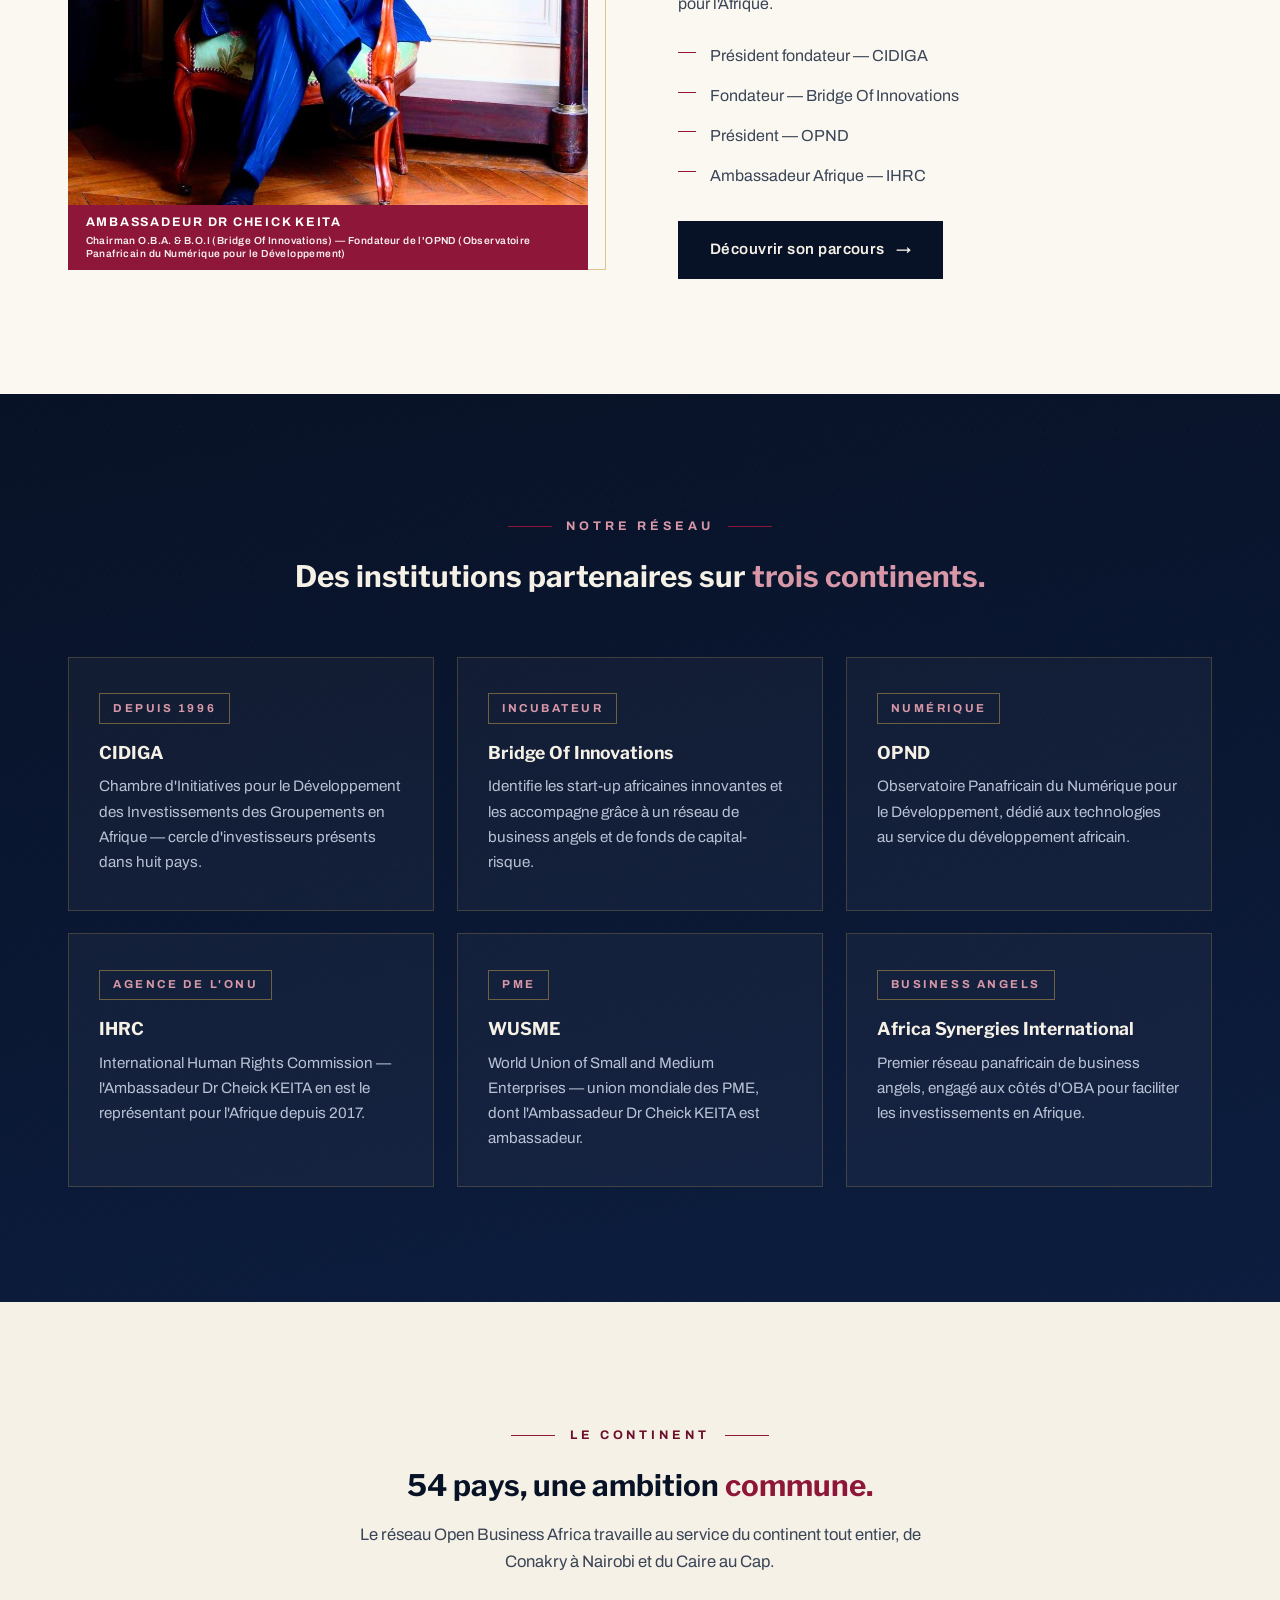
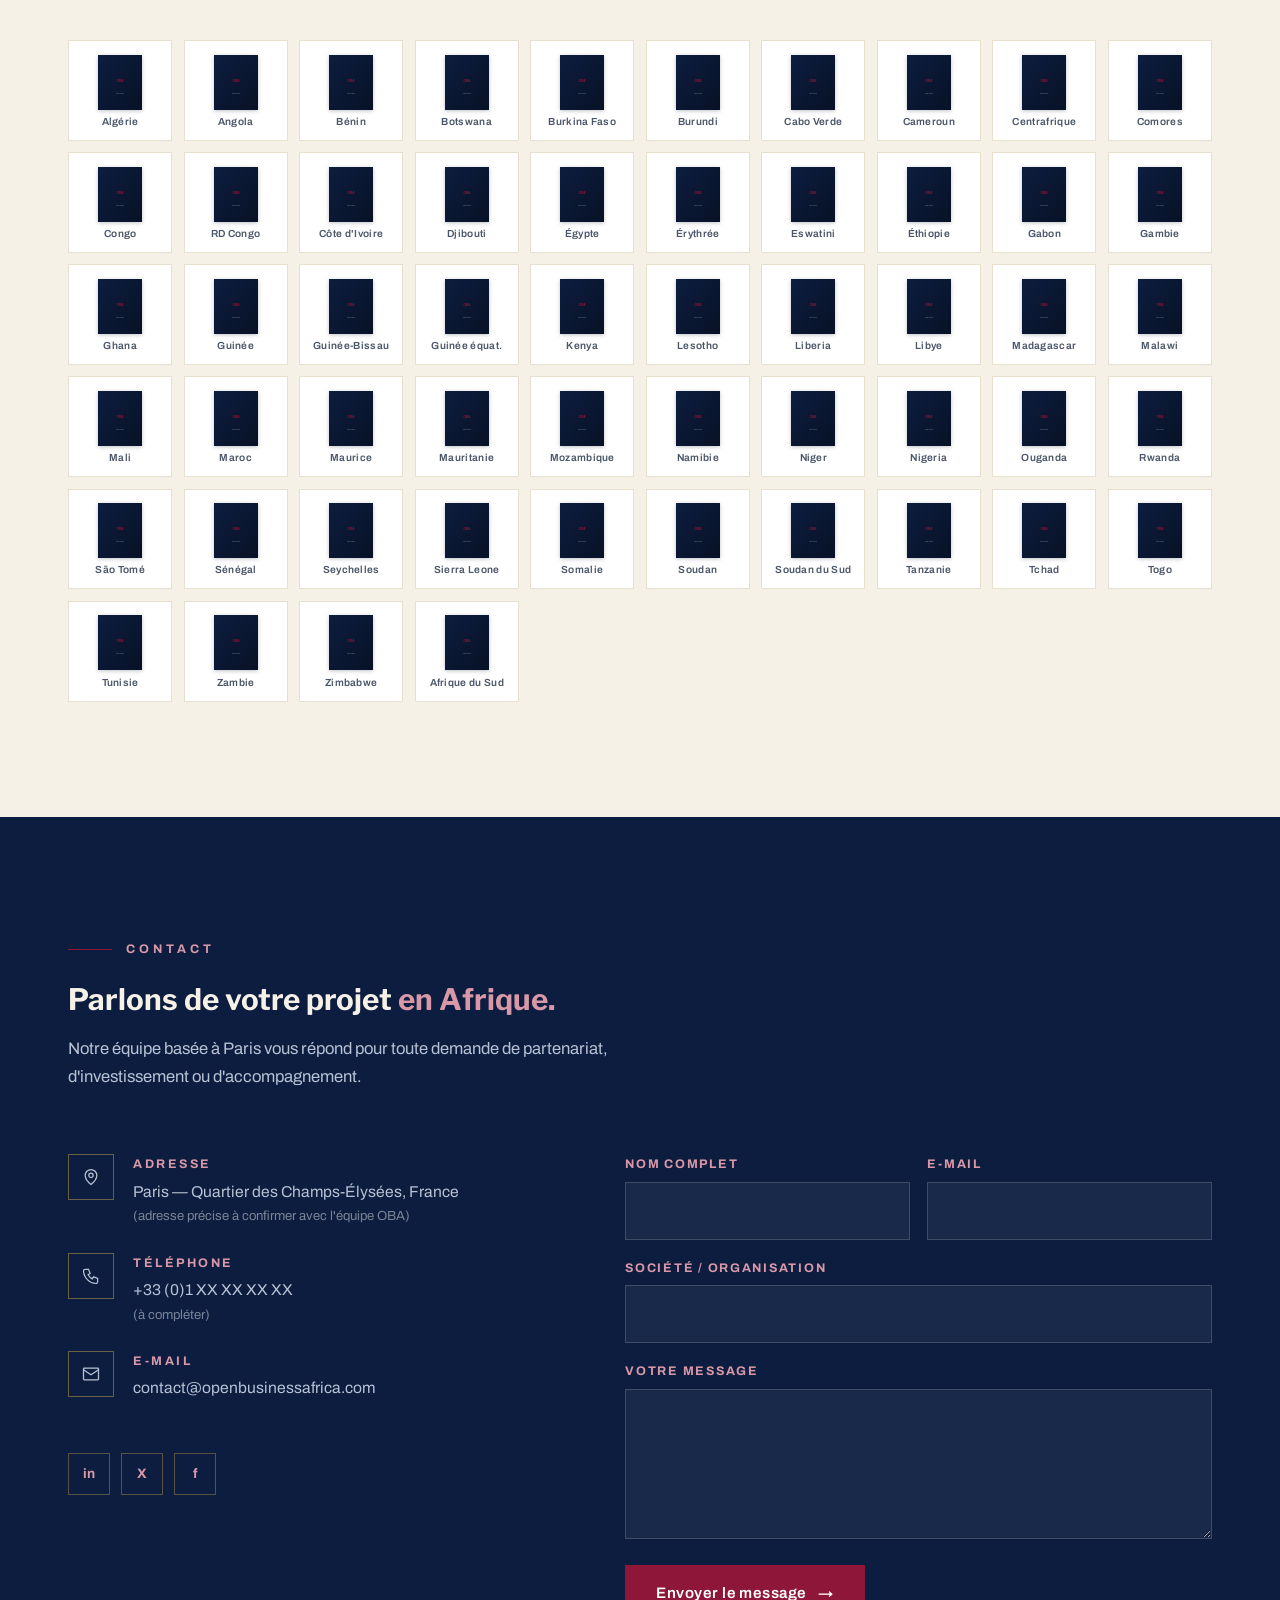
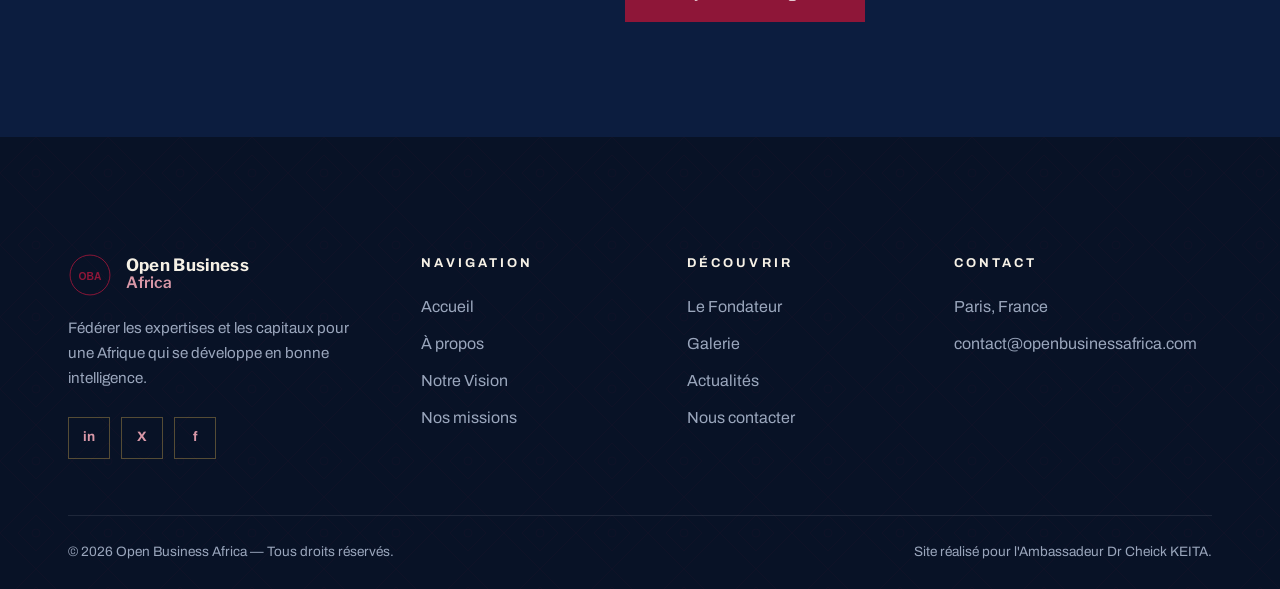
==== commit 38437ea9: "En-têtes de pages habillés : photo de fond contextuelle animée + carte d'Afrique en filigrane" ====
--- a/index.html
+++ b/index.html
@@ -59,7 +59,8 @@
 
 <!-- Hero -->
 <section class="hero pattern-dark">
-  <div class="container hero__grid">
+  <div class="africa-mark" aria-hidden="true"></div>
+  <div class="container hero__grid" style="position:relative;z-index:3">
     <div class="reveal">
       <p class="hero__since">Entreprise de promotion des affaires et des investissements en Afrique — depuis 1996</p>
       <h1 class="h-hero on-dark">Fédérer les expertises et les capitaux pour une Afrique qui se développe <span class="gold-italic">en bonne intelligence.</span></h1>
--- a/css/style.css
+++ b/css/style.css
@@ -9,9 +9,9 @@
   --navy:#0C1D3F;
   --navy-2:#122A55;
   --navy-3:#1A3768;
-  --gold:#C8102E;
-  --gold-light:#EE7A84;
-  --gold-deep:#9E0C22;
+  --gold:#8E1638;
+  --gold-light:#D998A8;
+  --gold-deep:#6C0F2B;
   --ivory:#F6F1E6;
   --paper:#FBF8F1;
   --white:#FFFFFF;
@@ -40,7 +40,7 @@
   color:var(--ink);
   background:var(--paper);
   line-height:1.65;
-  font-size:1.0625rem;
+  font-size:1rem;
   -webkit-font-smoothing:antialiased;
   overflow-x:hidden;
 }
@@ -55,13 +55,13 @@
 
 /* ------------------------------------------------ Typographie */
 h1,h2,h3,.display{font-family:var(--font-display);font-weight:700;line-height:1.15;color:var(--midnight)}
-.h-hero{font-size:clamp(1.9rem,4vw,3.2rem);font-weight:700;letter-spacing:0}
-.h-section{font-size:clamp(1.55rem,2.9vw,2.3rem);font-weight:700;letter-spacing:0}
-.h-card{font-family:var(--font-display);font-size:1.45rem;font-weight:600;line-height:1.2}
+.h-hero{font-size:clamp(1.6rem,3.2vw,2.5rem);font-weight:700;letter-spacing:0}
+.h-section{font-size:clamp(1.35rem,2.4vw,1.85rem);font-weight:700;letter-spacing:0}
+.h-card{font-family:var(--font-display);font-size:1.25rem;font-weight:600;line-height:1.2}
 .gold-italic{font-style:normal;font-weight:700;color:var(--gold)}
 .section--dark .gold-italic,.hero .gold-italic,.page-hero .gold-italic,.cta-band .gold-italic{color:var(--gold-light)}
 .on-dark{color:var(--ivory)}
-.lead{font-size:clamp(1.05rem,1.6vw,1.25rem);color:#3A4557;max-width:62ch}
+.lead{font-size:clamp(.98rem,1.3vw,1.1rem);color:#3A4557;max-width:62ch}
 .on-dark-p{color:#B9C2D4}
 
 /* Étiquette de section : trait + petites capitales */
@@ -144,7 +144,7 @@
 /* ------------------------------------------------ Motif africain (fond subtil) */
 .pattern-dark::before{
   content:"";position:absolute;inset:0;pointer-events:none;opacity:.05;
-  background-image:url("data:image/svg+xml,%3Csvg xmlns='http://www.w3.org/2000/svg' width='72' height='72' viewBox='0 0 72 72'%3E%3Cg fill='none' stroke='%23C8102E' stroke-width='1'%3E%3Cpath d='M0 36 L36 0 L72 36 L36 72 Z'/%3E%3Cpath d='M18 36 L36 18 L54 36 L36 54 Z'/%3E%3Ccircle cx='36' cy='36' r='4'/%3E%3C/g%3E%3C/svg%3E");
+  background-image:url("data:image/svg+xml,%3Csvg xmlns='http://www.w3.org/2000/svg' width='72' height='72' viewBox='0 0 72 72'%3E%3Cg fill='none' stroke='%238E1638' stroke-width='1'%3E%3Cpath d='M0 36 L36 0 L72 36 L36 72 Z'/%3E%3Cpath d='M18 36 L36 18 L54 36 L36 54 Z'/%3E%3Ccircle cx='36' cy='36' r='4'/%3E%3C/g%3E%3C/svg%3E");
 }
 
 /* ------------------------------------------------ Hero accueil */
@@ -234,8 +234,8 @@
 .stats{display:grid;grid-template-columns:repeat(4,1fr);gap:1px;background:rgba(201,162,75,.35);border:1px solid rgba(201,162,75,.35)}
 .stat{background:var(--midnight);padding:2.4rem 1.8rem;text-align:left}
 .stat__num{
-  font-family:var(--font-display);font-size:clamp(2.2rem,3.8vw,3.2rem);font-weight:700;
-  color:var(--gold-light);line-height:1;display:flex;align-items:baseline;gap:.15rem;
+  font-family:var(--font-display);font-size:clamp(1.8rem,3vw,2.6rem);font-weight:700;
+  color:var(--ivory);line-height:1;display:flex;align-items:baseline;gap:.15rem;
 }
 .stat__suffix{font-size:.55em}
 .stat__label{margin-top:.9rem;color:#B9C2D4;font-size:.92rem;line-height:1.5}
@@ -258,7 +258,7 @@
   font-family:var(--font-display);font-weight:700;font-size:2.6rem;
   color:transparent;-webkit-text-stroke:1px var(--gold);line-height:1;margin-bottom:1.2rem;display:block;
 }
-.pillar h3{font-size:1.28rem;margin-bottom:.8rem}
+.pillar h3{font-size:1.12rem;margin-bottom:.8rem}
 .pillar p{color:#4A5568;font-size:.96rem;flex:1}
 .pillar .text-link{margin-top:1.4rem}
 
@@ -298,11 +298,11 @@
 .quote-band__img img{width:100%;height:100%;object-fit:cover;object-position:center 30%}
 .quote-band::after{
   content:"";position:absolute;inset:0;z-index:-1;
-  background:linear-gradient(180deg,rgba(8,18,38,.84),rgba(8,18,38,.68) 50%,rgba(8,18,38,.9));
+  background:linear-gradient(180deg,rgba(40,7,20,.85),rgba(30,8,20,.66) 50%,rgba(40,7,20,.9));
 }
 .quote-band blockquote{
   font-family:var(--font-display);font-style:normal;font-weight:600;
-  font-size:clamp(1.25rem,2.5vw,1.9rem);line-height:1.35;max-width:20em;margin-inline:auto;
+  font-size:clamp(1.1rem,2vw,1.5rem);line-height:1.35;max-width:20em;margin-inline:auto;
   padding-inline:var(--gutter);
 }
 .quote-band blockquote::before{
@@ -335,7 +335,7 @@
   display:block;margin-bottom:.35rem;
 }
 .section--dark .timeline__year{color:var(--gold-light)}
-.timeline__item h3{font-size:1.22rem;margin-bottom:.5rem}
+.timeline__item h3{font-size:1.08rem;margin-bottom:.5rem}
 .timeline__item p{color:#4A5568;font-size:.98rem;max-width:60ch}
 .section--dark .timeline__item p{color:#B9C2D4}
 
@@ -354,7 +354,7 @@
   color:var(--gold-deep);border:1px solid rgba(201,162,75,.5);padding:.3rem .8rem;margin-bottom:1.2rem;
 }
 .card--dark .card__tag{color:var(--gold-light)}
-.card h3{font-size:1.25rem;margin-bottom:.7rem}
+.card h3{font-size:1.1rem;margin-bottom:.7rem}
 .card p{font-size:.95rem;color:#4A5568}
 .card--dark p{color:#B9C2D4}
 
@@ -402,17 +402,17 @@
 .cta-band{
   position:relative;
   background:
-    radial-gradient(900px 400px at 15% 120%,rgba(201,162,75,.18),transparent 60%),
-    linear-gradient(150deg,var(--midnight),var(--navy-2));
-  color:var(--ivory);text-align:center;
+    radial-gradient(900px 400px at 15% 120%,rgba(255,255,255,.07),transparent 60%),
+    linear-gradient(150deg,#4E0C22,var(--gold));
+  color:#fff;text-align:center;
   padding-block:clamp(4.5rem,9vw,7.5rem);overflow:hidden;
 }
-.cta-band h2{color:var(--ivory);font-size:clamp(1.9rem,4vw,3rem);max-width:22em;margin-inline:auto}
-.cta-band p{color:#B9C2D4;max-width:56ch;margin:1.2rem auto 2.4rem}
+.cta-band h2{color:#fff;font-size:clamp(1.35rem,2.5vw,2rem);max-width:22em;margin-inline:auto}
+.cta-band p{color:rgba(255,255,255,.82);max-width:56ch;margin:1.2rem auto 2.4rem}
 
 /* ------------------------------------------------ Page intérieure : hero */
 .page-hero{
-  position:relative;
+  position:relative;isolation:isolate;
   background:
     radial-gradient(900px 500px at 90% -20%,rgba(26,55,104,.7),transparent 60%),
     linear-gradient(165deg,var(--midnight),var(--navy));
@@ -514,7 +514,7 @@
 .news-featured__media{min-height:340px;position:relative}
 .news-featured__media img{position:absolute;inset:0;width:100%;height:100%;object-fit:cover}
 .news-featured__body{padding:clamp(2rem,4vw,3.5rem);display:flex;flex-direction:column;justify-content:center}
-.news-featured__body h2{color:var(--ivory);font-size:clamp(1.5rem,2.8vw,2.2rem);margin-block:.9rem 1rem}
+.news-featured__body h2{color:var(--ivory);font-size:clamp(1.25rem,2.1vw,1.6rem);margin-block:.9rem 1rem}
 .news-featured__body p{color:#B9C2D4}
 .news-featured__body .news-card__meta{color:#8E97A8}
 .news-featured__body .news-card__meta .cat{color:var(--gold-light)}
@@ -527,7 +527,7 @@
 .news-card__body{padding:1.6rem;display:flex;flex-direction:column;gap:.7rem;flex:1}
 .news-card__meta{display:flex;gap:1rem;align-items:center;font-size:.78rem;color:#7A8497}
 .news-card__meta .cat{color:var(--gold-deep);font-weight:700;letter-spacing:.16em;text-transform:uppercase;font-size:.7rem}
-.news-card h3{font-size:1.15rem}
+.news-card h3{font-size:1.05rem}
 .news-card p{font-size:.92rem;color:#5A6577;flex:1}
 .news-filters{display:flex;flex-wrap:wrap;gap:.7rem;margin-bottom:2.5rem}
 .news-filters button{
@@ -663,3 +663,43 @@
 
 .flag-wall figcaption{font-size:.64rem;font-weight:600;letter-spacing:.03em;color:#4A5568;margin-top:.4rem;line-height:1.25}
 .flag-wall img{width:44px;height:auto;margin-inline:auto;display:block;box-shadow:0 1px 4px rgba(8,18,38,.25)}
+
+/* Bouton sur fond bordeaux : blanc, écriture bordeaux */
+.cta-band .btn{background:#fff;border-color:#fff;color:var(--gold)}
+.cta-band .btn:hover{background:var(--ivory);border-color:var(--ivory);color:var(--gold-deep)}
+
+/* ------------------------------------------------ En-têtes de page habillés */
+.page-hero>.container{position:relative;z-index:3}
+.page-hero__bg{
+  position:absolute;inset:-5%;z-index:0;
+  background-size:cover;background-position:center 30%;
+  animation:heroDrift 26s ease-in-out infinite alternate;
+  filter:saturate(1.05);
+}
+.page-hero__bg::after{
+  content:"";position:absolute;inset:0;
+  background:
+    linear-gradient(105deg,rgba(8,18,38,.97) 22%,rgba(8,18,38,.86) 52%,rgba(10,27,57,.55) 100%),
+    linear-gradient(0deg,rgba(8,18,38,.92) 0%,rgba(8,18,38,0) 38%);
+}
+@keyframes heroDrift{
+  from{transform:scale(1) translateX(0)}
+  to{transform:scale(1.07) translateX(1.2%)}
+}
+/* Carte de l'Afrique en filigrane, à droite */
+.africa-mark{
+  position:absolute;z-index:1;right:-6%;bottom:-22%;width:min(52%,620px);aspect-ratio:1;
+  background:url("https://commons.wikimedia.org/wiki/Special:FilePath/Africa_(orthographic_projection).svg?width=900") center/contain no-repeat;
+  opacity:.10;pointer-events:none;
+  filter:grayscale(1) brightness(2.2);
+  animation:africaFloat 14s ease-in-out infinite alternate;
+}
+@keyframes africaFloat{from{transform:translateY(0)}to{transform:translateY(-14px)}}
+/* Trait d'accent sous le fil d'Ariane */
+.page-hero .breadcrumb{position:relative;z-index:3}
+@media (prefers-reduced-motion:reduce){
+  .page-hero__bg,.africa-mark{animation:none}
+}
+@media (max-width:700px){
+  .africa-mark{width:80%;right:-18%;bottom:-10%;opacity:.07}
+}
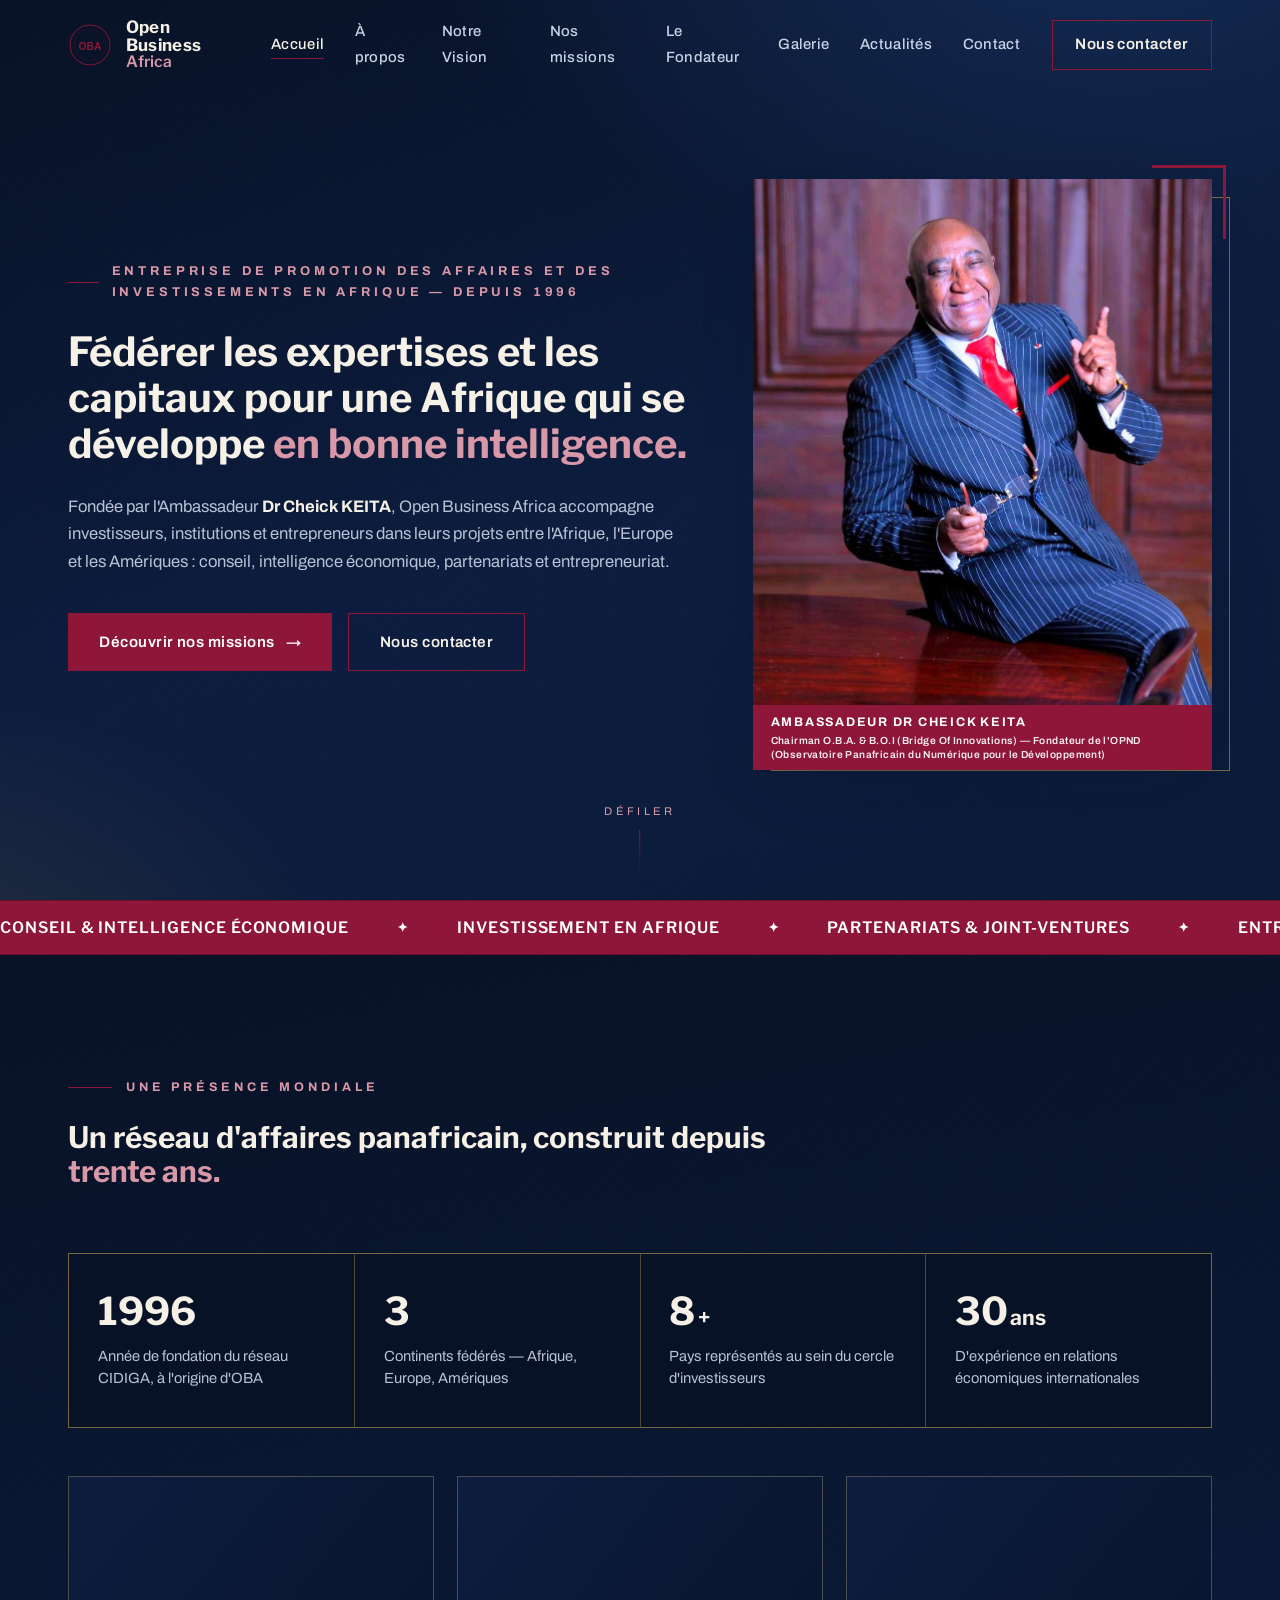
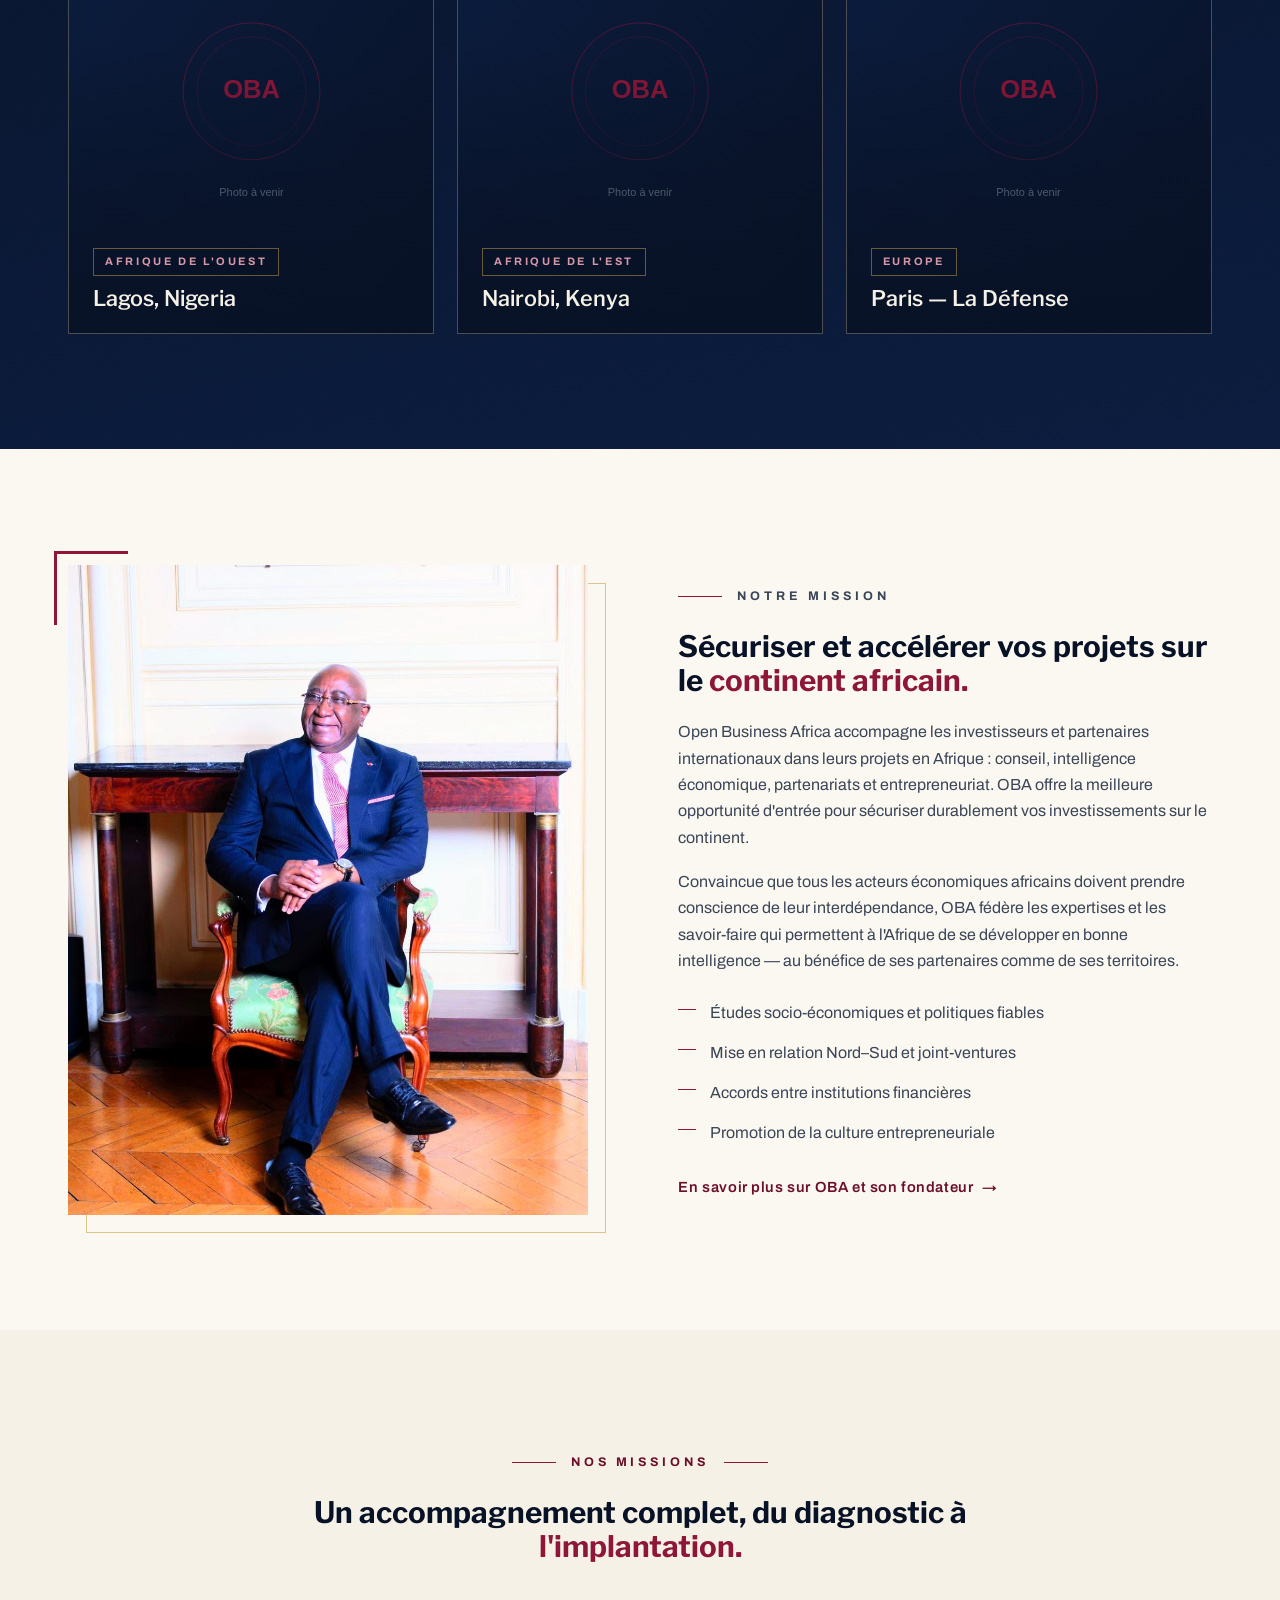
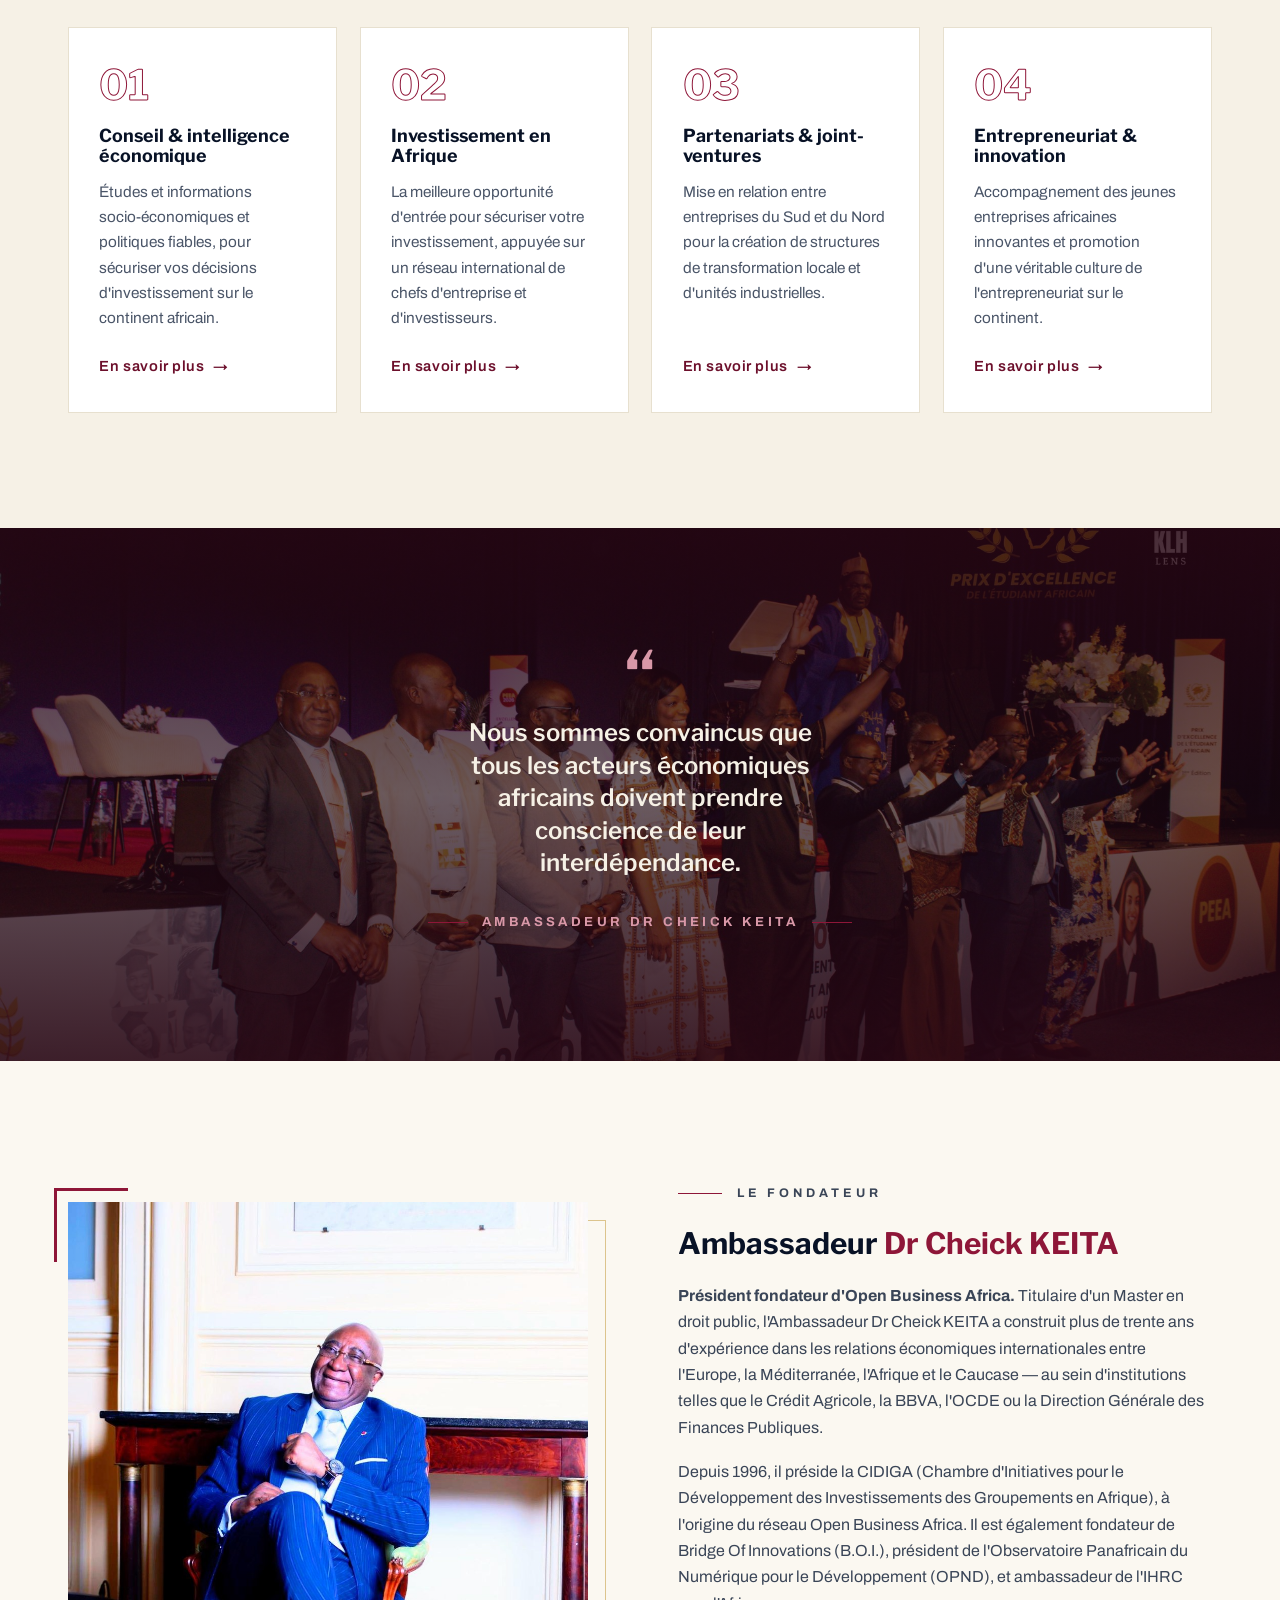
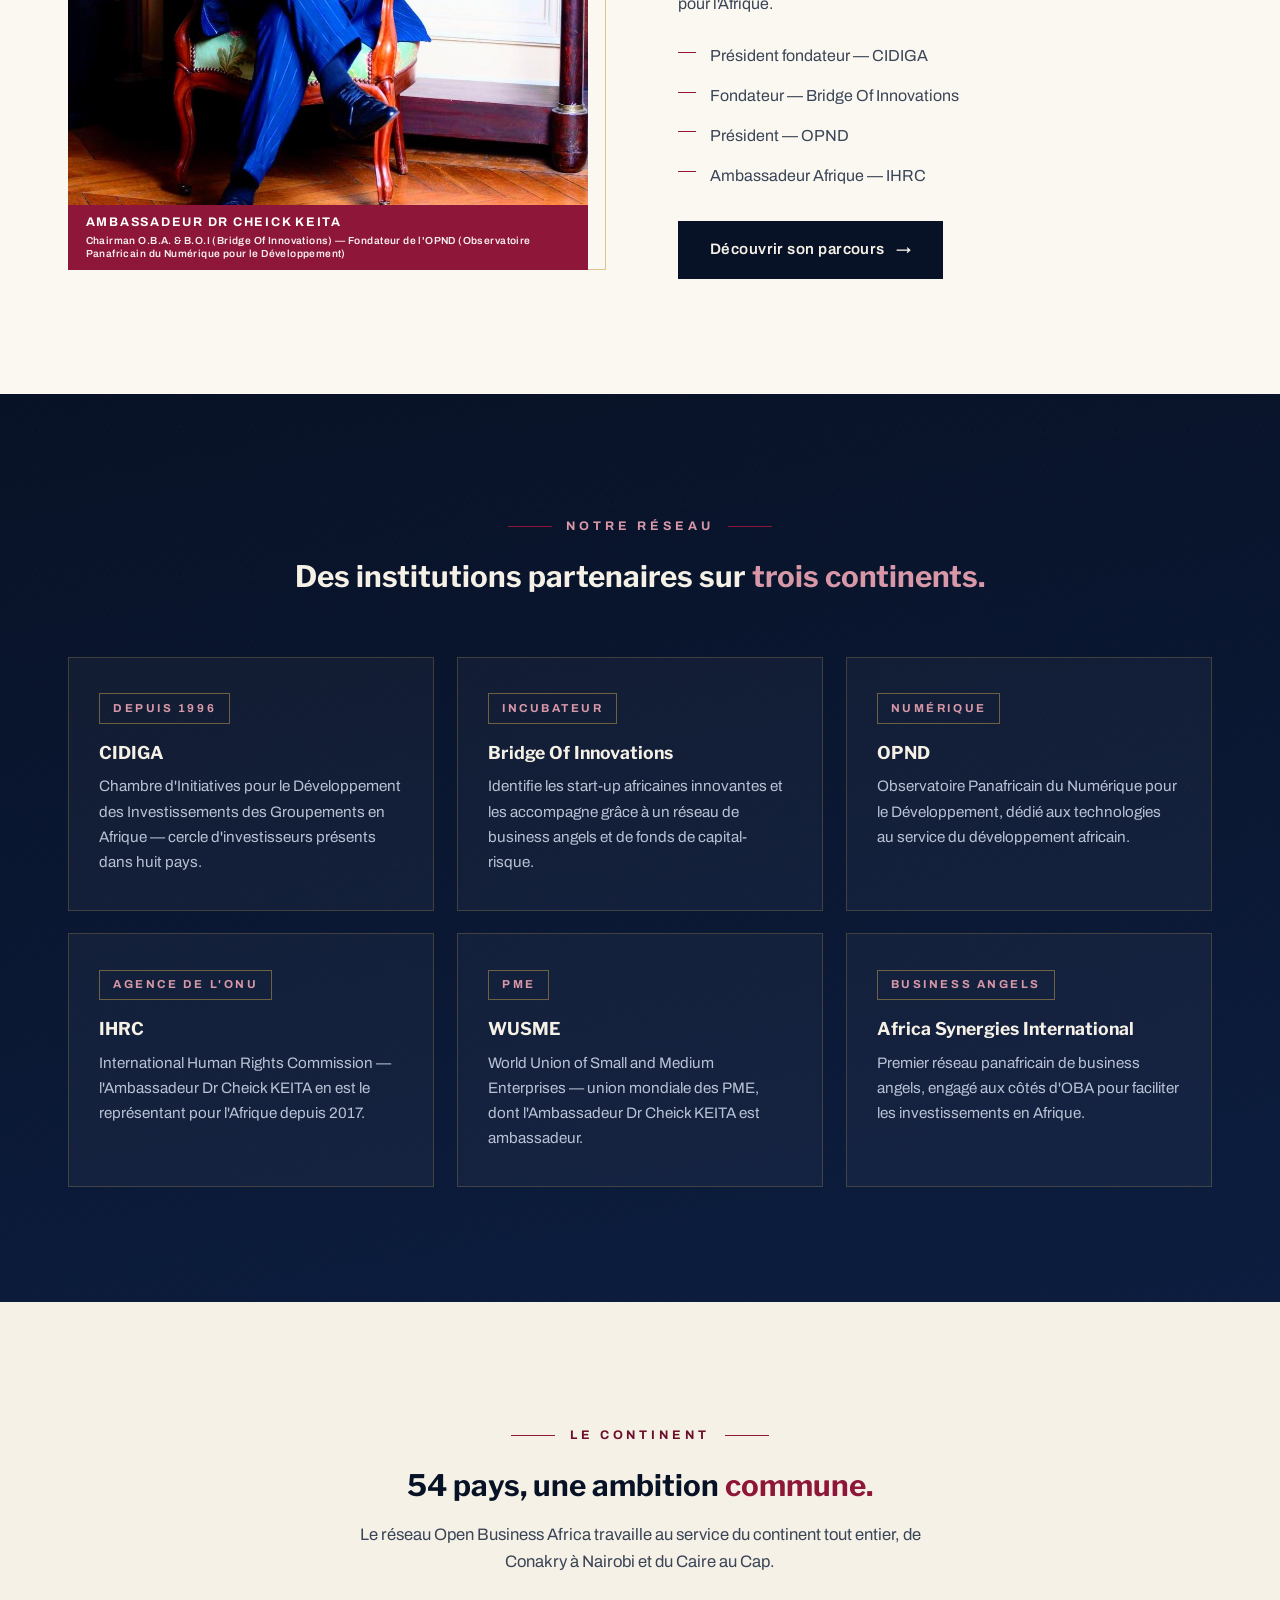
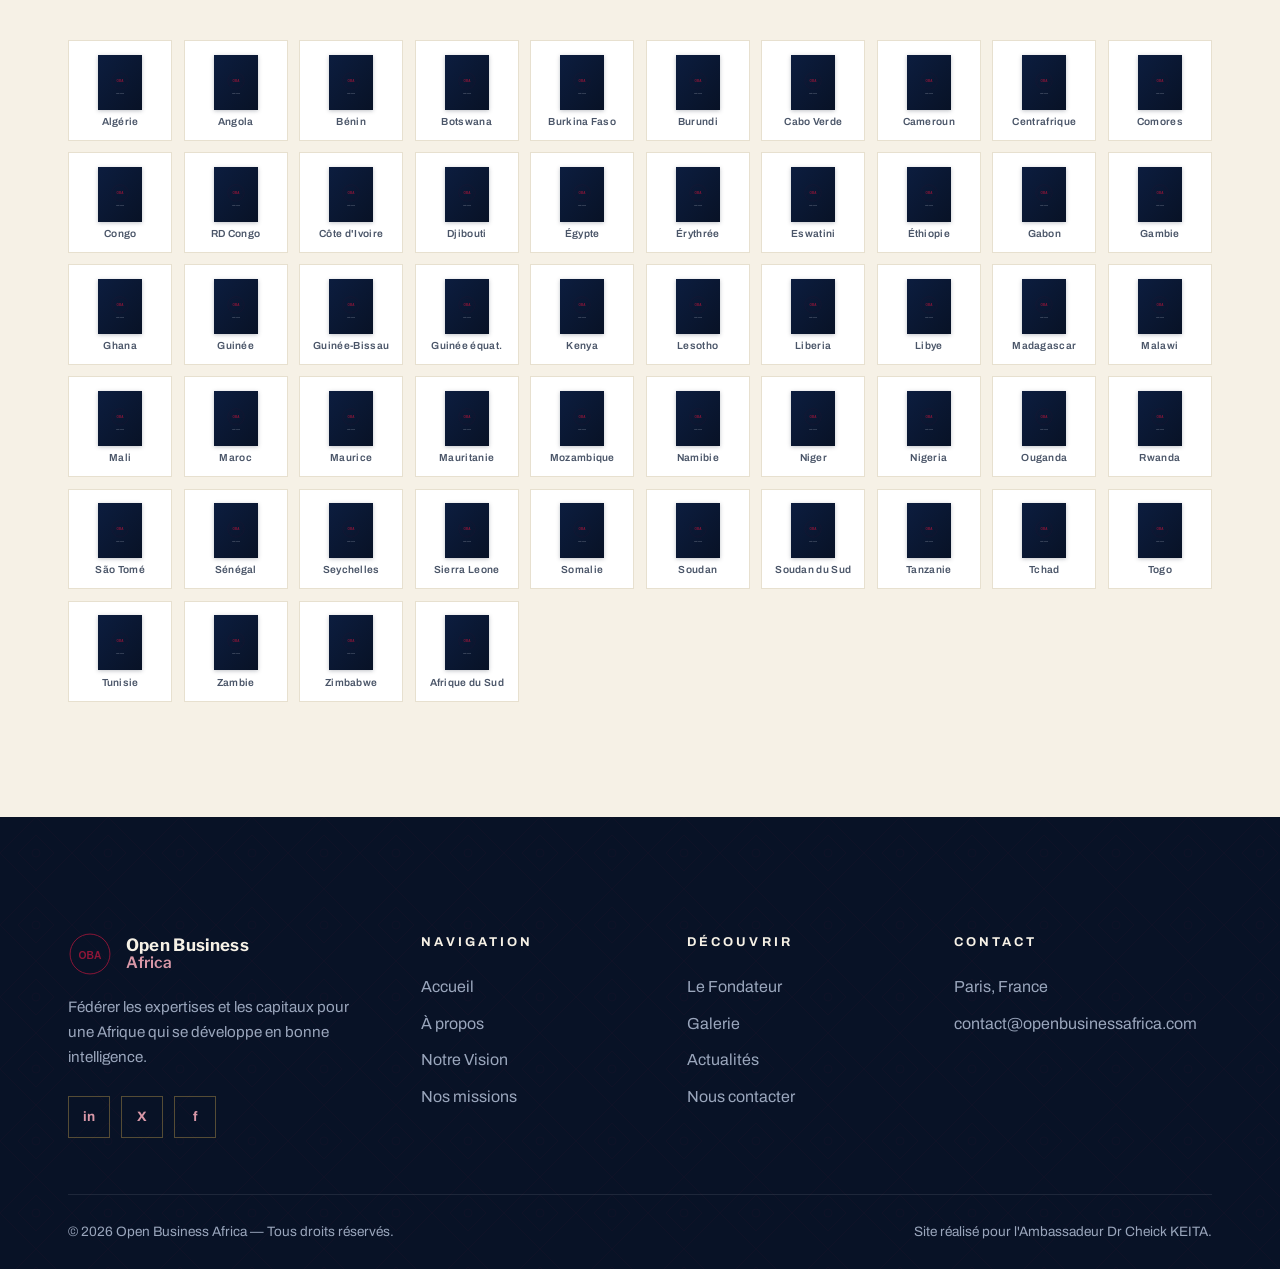
==== commit c0de610e: "Page contact dédiée : formulaire FormSubmit vers contact@openbusinessafrica.com, tous les boutons re" ====
--- a/index.html
+++ b/index.html
@@ -51,9 +51,10 @@
         <li><a href="fondateur.html">Le Fondateur</a></li>
         <li><a href="galerie.html">Galerie</a></li>
         <li><a href="actualites.html">Actualités</a></li>
+        <li><a href="contact.html">Contact</a></li>
       </ul>
     </nav>
-    <a href="#contact" class="btn btn--ghost nav-cta">Nous contacter</a>
+    <a href="contact.html" class="btn btn--ghost nav-cta">Nous contacter</a>
   </div>
 </header>
 
@@ -67,7 +68,7 @@
       <p class="lead" style="margin-top:1.6rem">Fondée par l'Ambassadeur <strong style="color:var(--ivory)">Dr Cheick KEITA</strong>, Open Business Africa accompagne investisseurs, institutions et entrepreneurs dans leurs projets entre l'Afrique, l'Europe et les Amériques : conseil, intelligence économique, partenariats et entrepreneuriat.</p>
       <div class="hero__actions">
         <a href="services.html" class="btn">Découvrir nos missions <span class="arrow">→</span></a>
-        <a href="#contact" class="btn btn--ghost">Nous contacter</a>
+        <a href="contact.html" class="btn btn--ghost">Nous contacter</a>
       </div>
     </div>
     <figure class="frame frame--right hero__portrait reveal" data-delay="1">
@@ -335,76 +336,6 @@
   </div>
 </section>
 
-<!-- Contact -->
-<section class="section section--dark" id="contact" style="background:var(--navy)">
-  <div class="container">
-    <div class="section-head reveal">
-      <p class="kicker">Contact</p>
-      <h2 class="h-section on-dark">Parlons de votre projet <span class="gold-italic">en Afrique.</span></h2>
-      <p class="lead" style="color:#B9C2D4">Notre équipe basée à Paris vous répond pour toute demande de partenariat, d'investissement ou d'accompagnement.</p>
-    </div>
-    <div class="contact-grid">
-      <div class="contact-info reveal">
-        <div class="contact-line">
-          <span class="contact-line__icon" aria-hidden="true">
-            <svg width="20" height="20" viewBox="0 0 24 24" fill="none" stroke="currentColor" stroke-width="1.5"><path d="M12 21s-7-5.4-7-11a7 7 0 1 1 14 0c0 5.6-7 11-7 11z"/><circle cx="12" cy="10" r="2.6"/></svg>
-          </span>
-          <div>
-            <strong>Adresse</strong>
-            <span>Paris — Quartier des Champs-Élysées, France</span>
-            <small>(adresse précise à confirmer avec l'équipe OBA)</small>
-          </div>
-        </div>
-        <div class="contact-line">
-          <span class="contact-line__icon" aria-hidden="true">
-            <svg width="20" height="20" viewBox="0 0 24 24" fill="none" stroke="currentColor" stroke-width="1.5"><path d="M5 4h4l2 5-2.5 1.5a13 13 0 0 0 5 5L15 13l5 2v4a2 2 0 0 1-2 2A16 16 0 0 1 3 6a2 2 0 0 1 2-2z"/></svg>
-          </span>
-          <div>
-            <strong>Téléphone</strong>
-            <span>+33 (0)1 XX XX XX XX</span>
-            <small>(à compléter)</small>
-          </div>
-        </div>
-        <div class="contact-line">
-          <span class="contact-line__icon" aria-hidden="true">
-            <svg width="20" height="20" viewBox="0 0 24 24" fill="none" stroke="currentColor" stroke-width="1.5"><rect x="3" y="5" width="18" height="14" rx="1"/><path d="M3 7l9 6 9-6"/></svg>
-          </span>
-          <div>
-            <strong>E-mail</strong>
-            <span><a href="mailto:contact@openbusinessafrica.com">contact@openbusinessafrica.com</a></span>
-          </div>
-        </div>
-        <div class="socials">
-          <a href="#" aria-label="LinkedIn">in</a>
-          <a href="#" aria-label="X (Twitter)">X</a>
-          <a href="#" aria-label="Facebook">f</a>
-        </div>
-      </div>
-      <form class="contact-form reveal" data-delay="1" id="contactForm">
-        <div class="field">
-          <label for="cf-nom">Nom complet</label>
-          <input id="cf-nom" name="nom" type="text" required autocomplete="name">
-        </div>
-        <div class="field">
-          <label for="cf-email">E-mail</label>
-          <input id="cf-email" name="email" type="email" required autocomplete="email">
-        </div>
-        <div class="field full">
-          <label for="cf-org">Société / Organisation</label>
-          <input id="cf-org" name="organisation" type="text" autocomplete="organization">
-        </div>
-        <div class="field full">
-          <label for="cf-msg">Votre message</label>
-          <textarea id="cf-msg" name="message" required></textarea>
-        </div>
-        <p class="form-status" id="formStatus" role="status"></p>
-        <div class="full">
-          <button type="submit" class="btn">Envoyer le message <span class="arrow">→</span></button>
-        </div>
-      </form>
-    </div>
-  </div>
-</section>
 
 <!-- Footer -->
 <footer class="site-footer pattern-dark">
@@ -442,7 +373,7 @@
           <li><a href="fondateur.html">Le Fondateur</a></li>
           <li><a href="galerie.html">Galerie</a></li>
           <li><a href="actualites.html">Actualités</a></li>
-          <li><a href="index.html#contact">Nous contacter</a></li>
+          <li><a href="contact.html">Nous contacter</a></li>
         </ul>
       </div>
       <div>
--- a/css/style.css
+++ b/css/style.css
@@ -92,10 +92,17 @@
   padding-block:1.15rem;
 }
 .site-header.is-scrolled{
-  background:rgba(8,18,38,.86);
-  backdrop-filter:blur(14px);-webkit-backdrop-filter:blur(14px);
-  box-shadow:0 1px 0 rgba(201,162,75,.25);
+  background:rgba(8,18,38,.97);
+  box-shadow:0 1px 0 rgba(142,22,56,.35);
   padding-block:.55rem;
+}
+/* Flou uniquement sur grand écran : sur mobile, backdrop-filter sur le header
+   casse le positionnement du menu plein écran (bug iOS/WebKit) */
+@media (min-width:901px){
+  .site-header.is-scrolled{
+    background:rgba(8,18,38,.86);
+    backdrop-filter:blur(14px);-webkit-backdrop-filter:blur(14px);
+  }
 }
 .site-header__inner{display:flex;align-items:center;justify-content:space-between;gap:2rem}
 
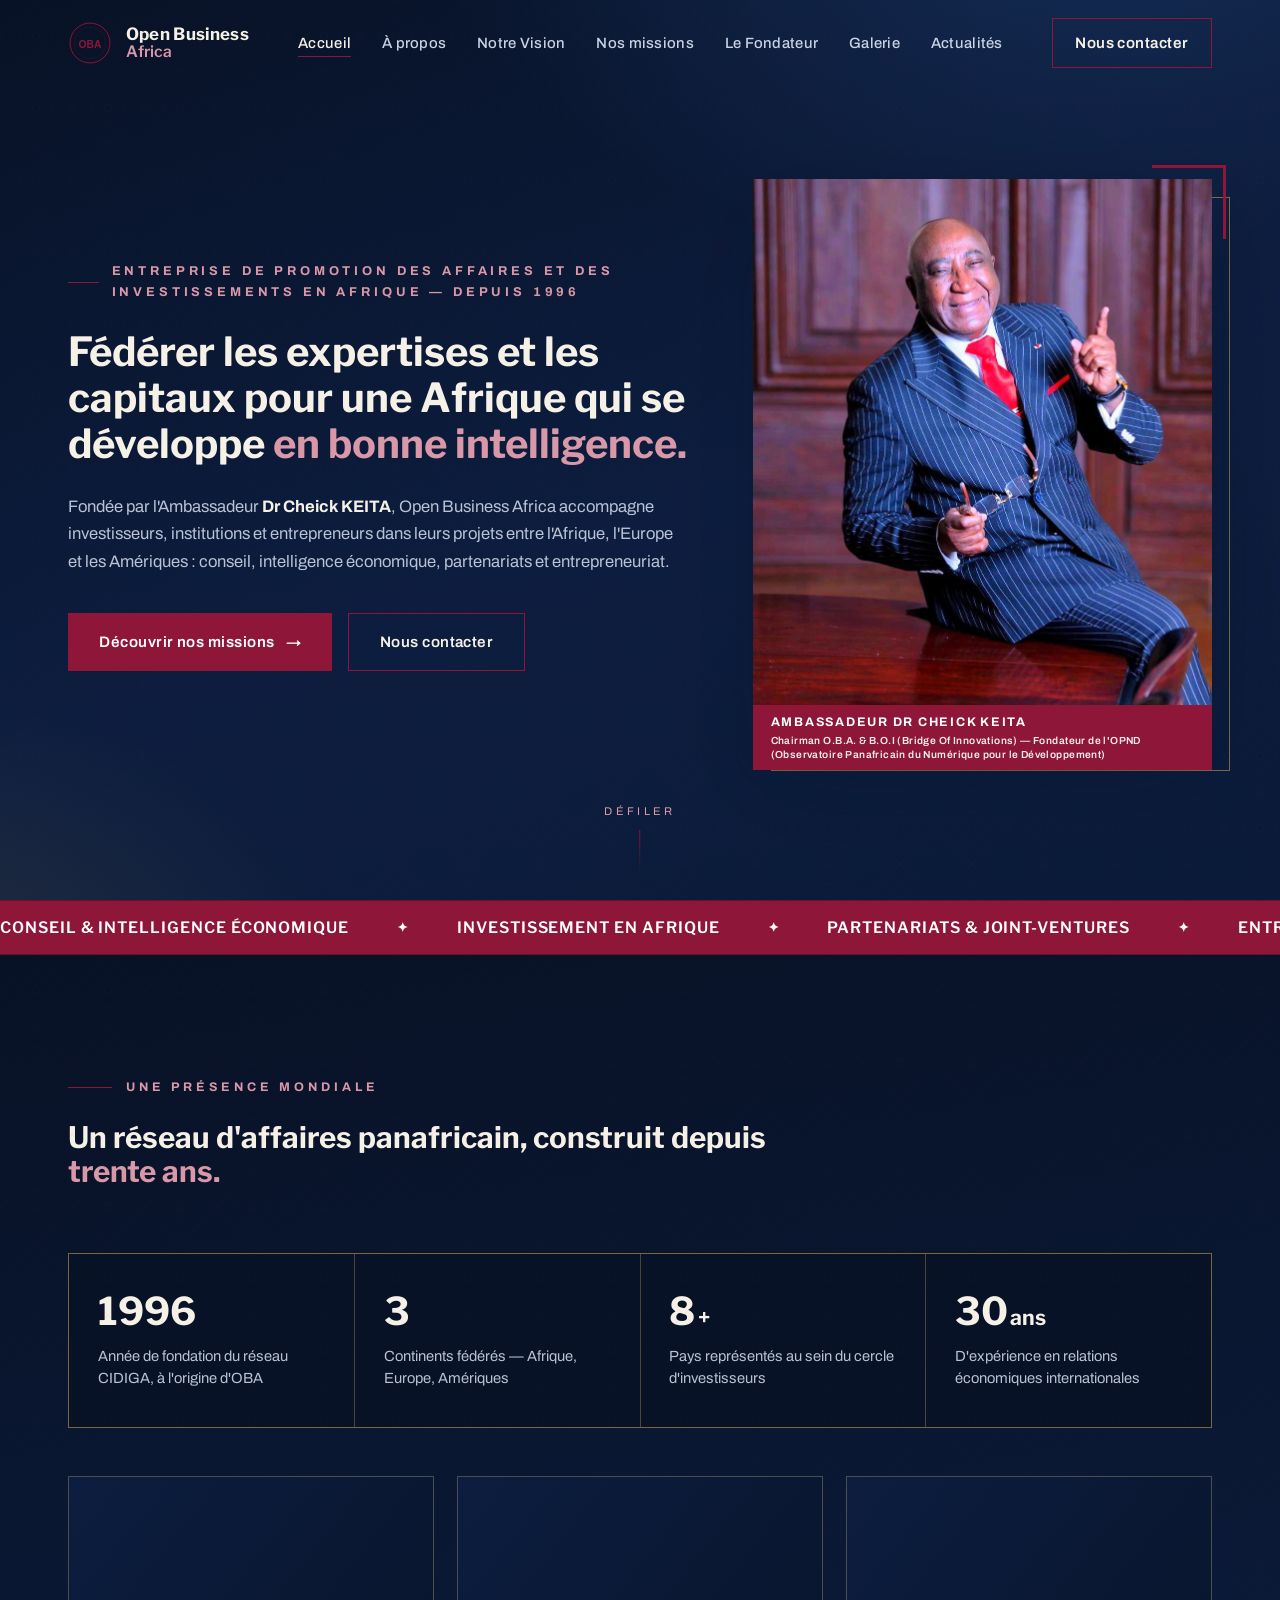
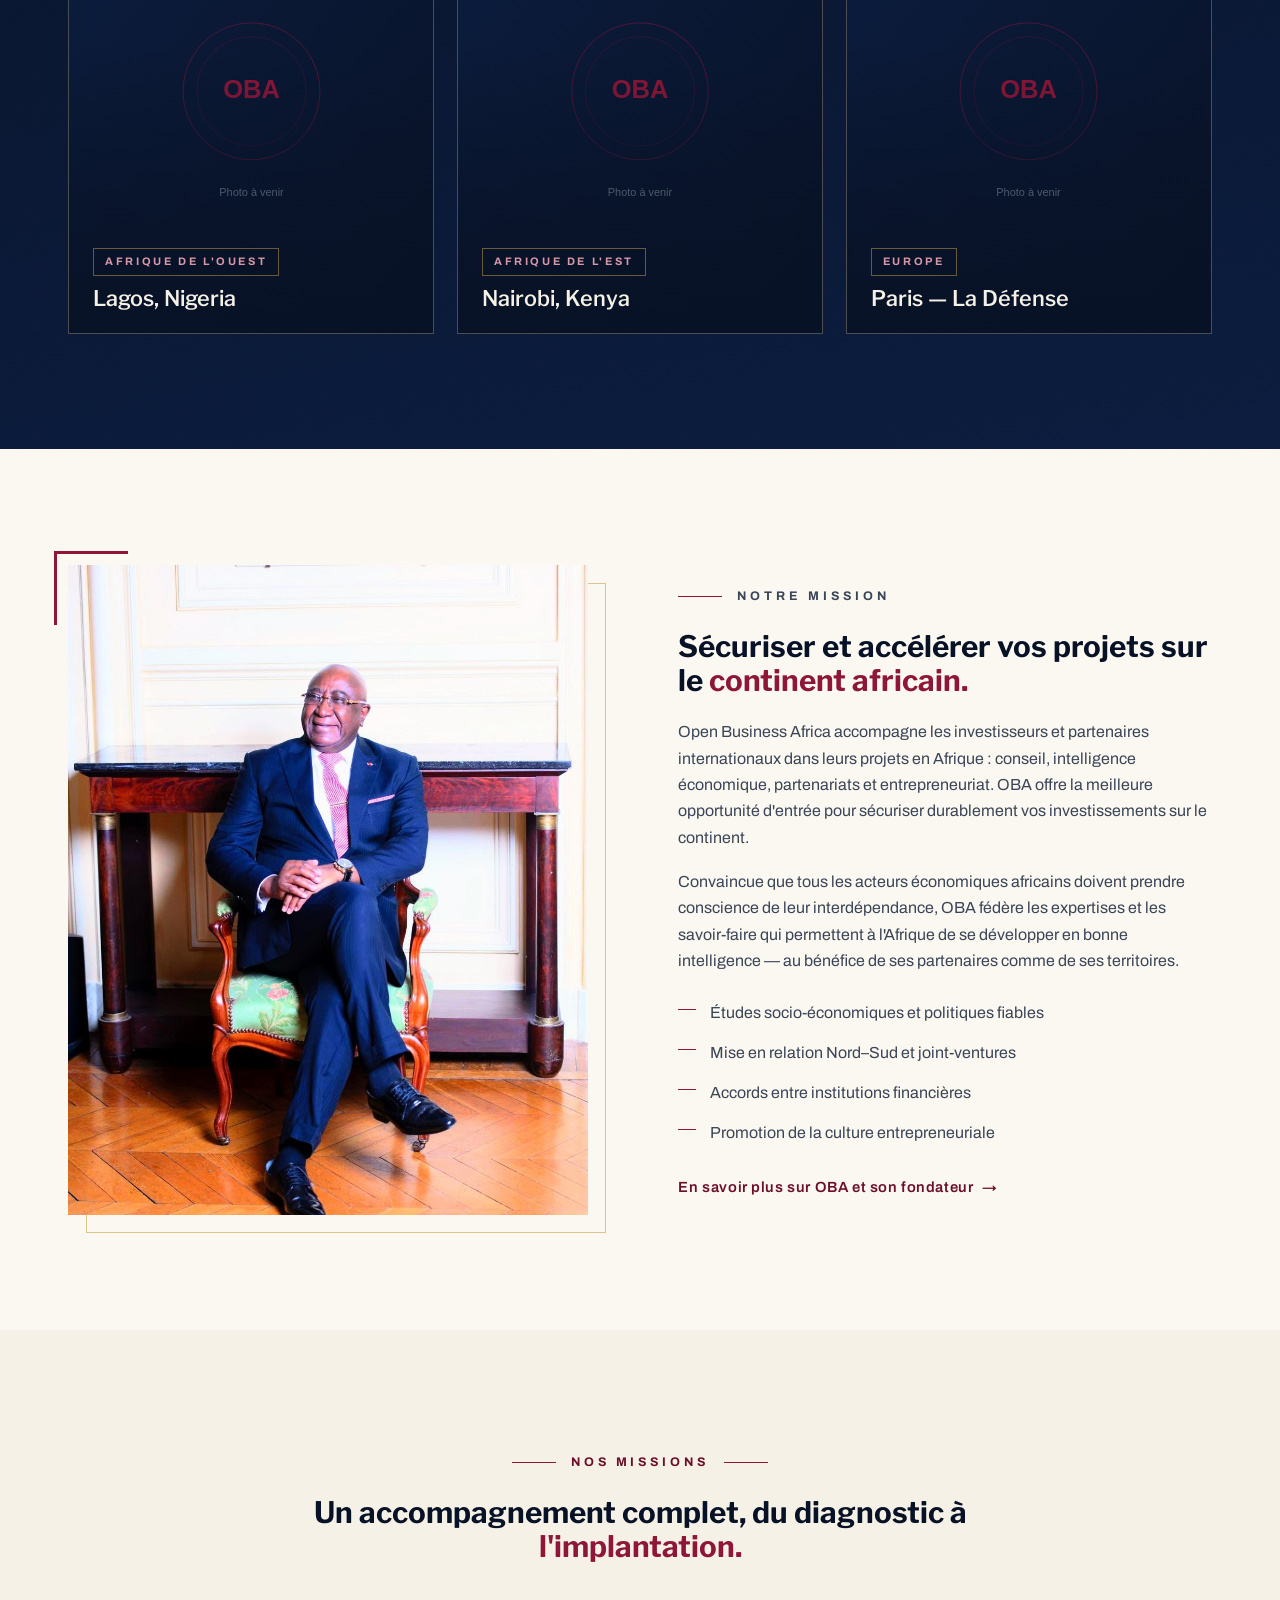
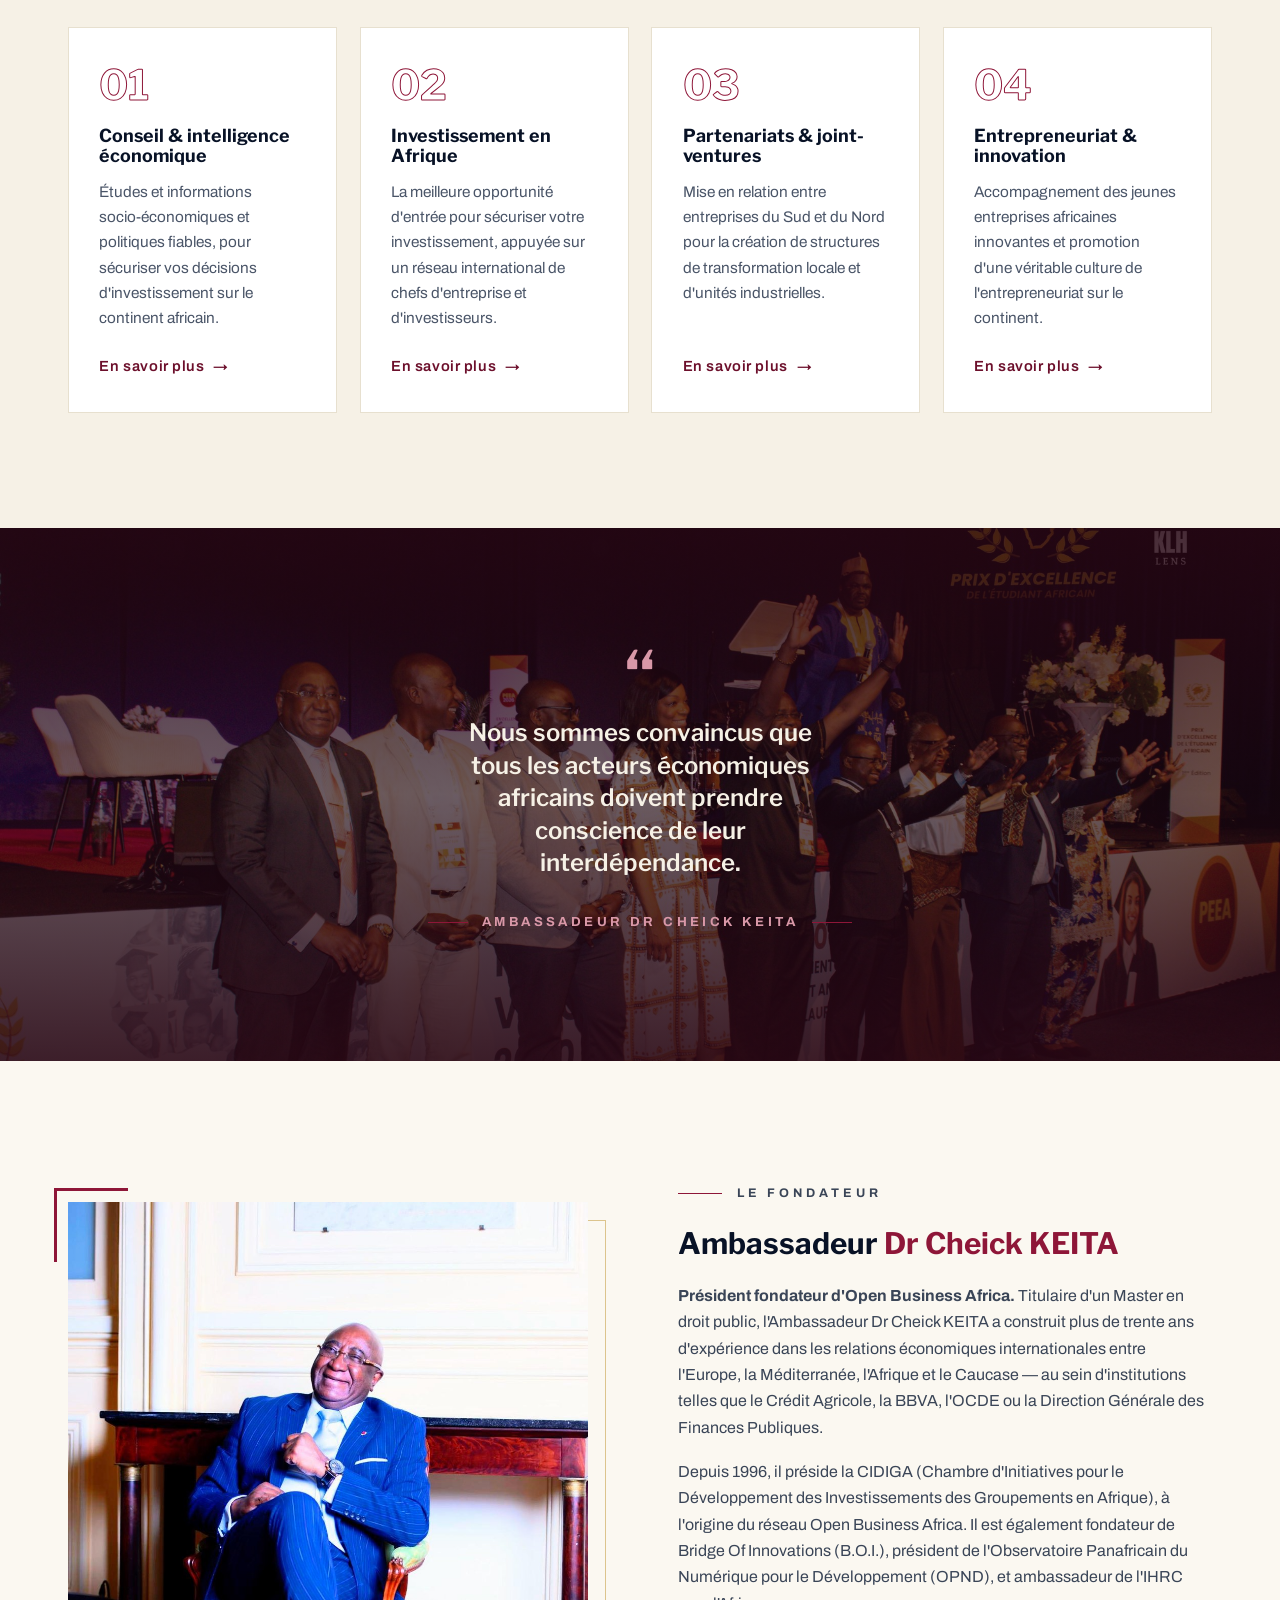
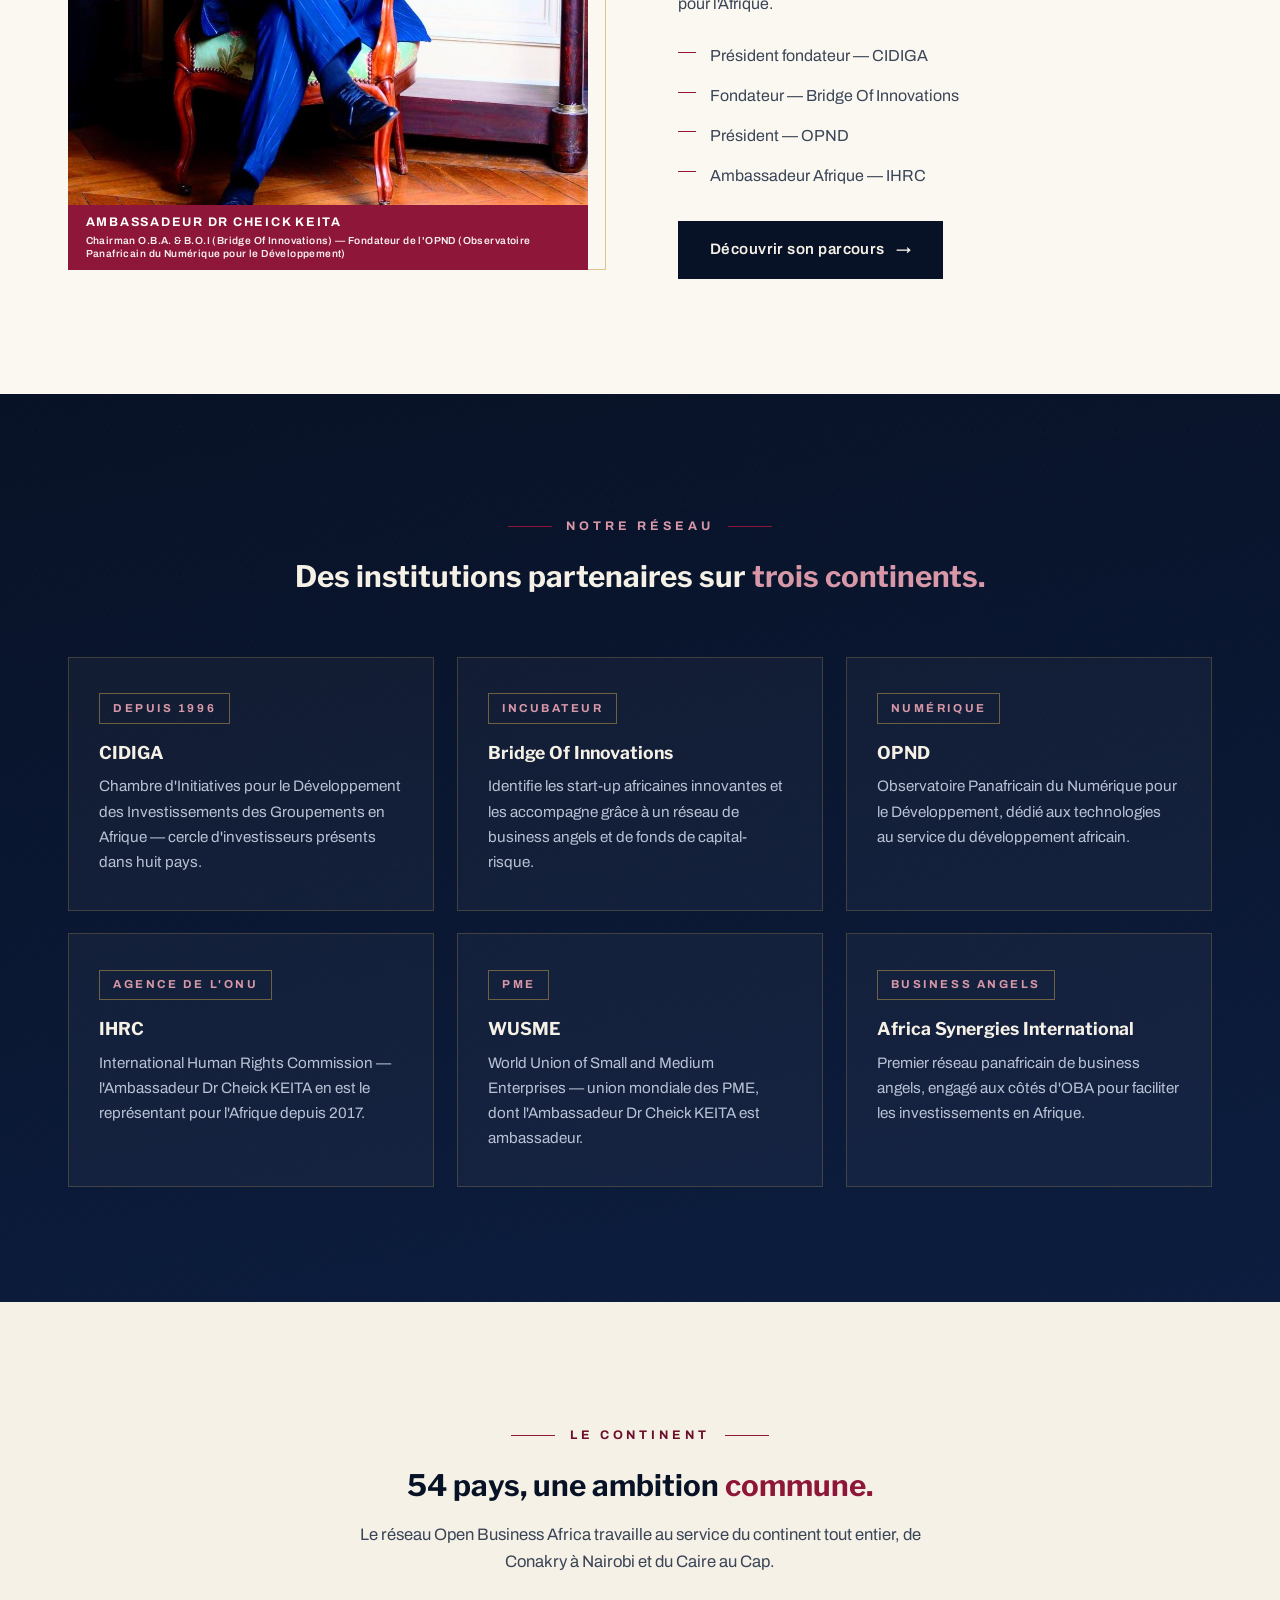
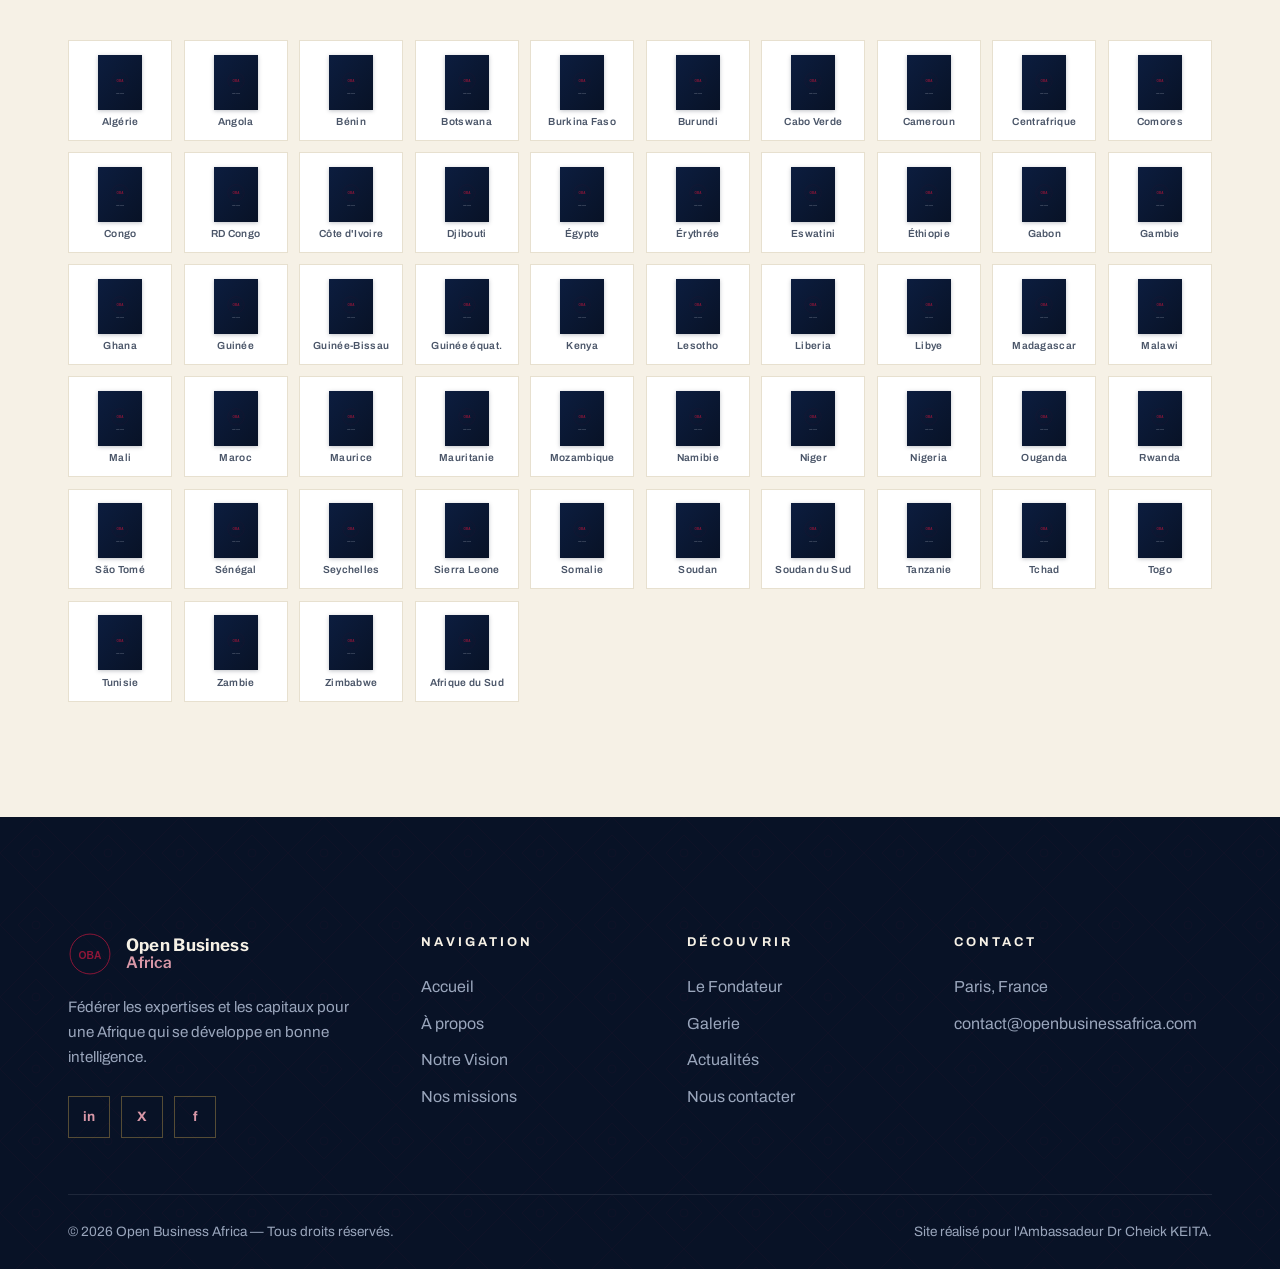
==== commit 9ea11af1: "ajout" ====
--- a/index.html
+++ b/index.html
@@ -51,7 +51,7 @@
         <li><a href="fondateur.html">Le Fondateur</a></li>
         <li><a href="galerie.html">Galerie</a></li>
         <li><a href="actualites.html">Actualités</a></li>
-        <li><a href="contact.html">Contact</a></li>
+        
       </ul>
     </nav>
     <a href="contact.html" class="btn btn--ghost nav-cta">Nous contacter</a>
